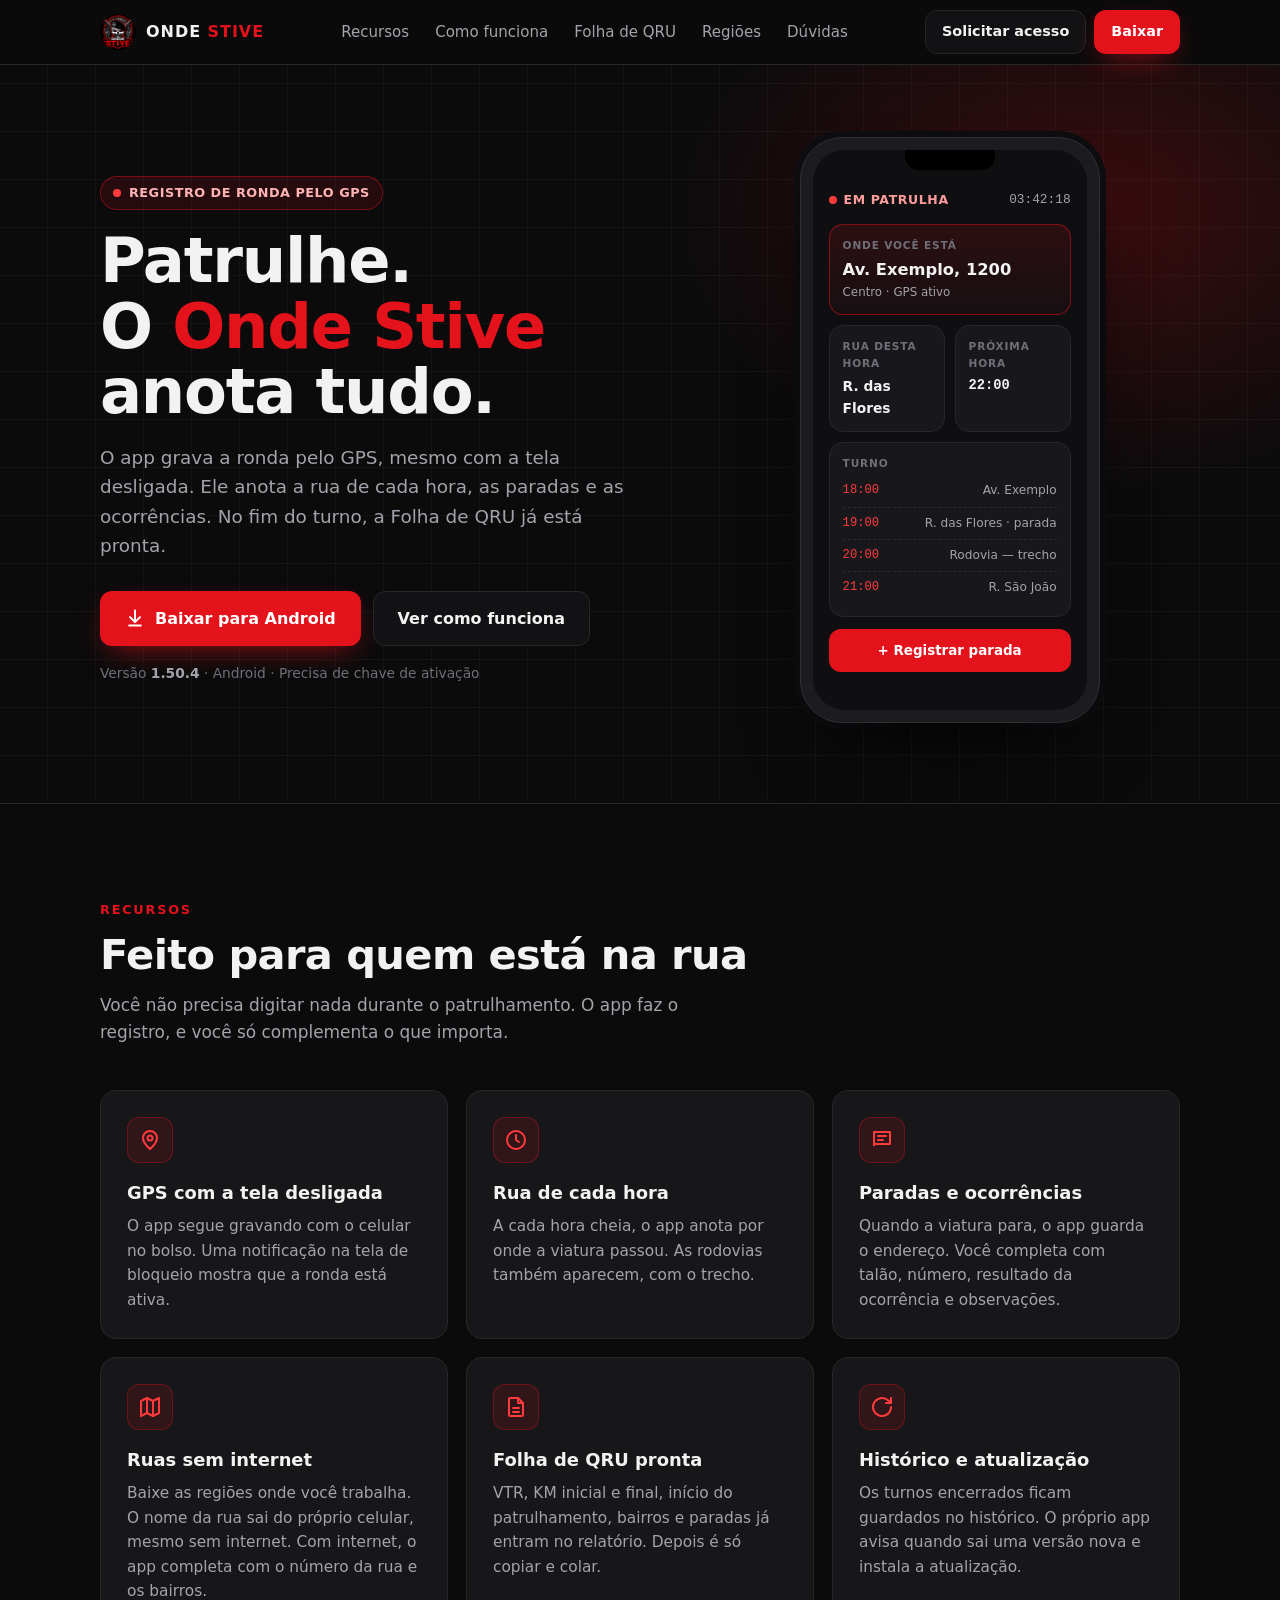
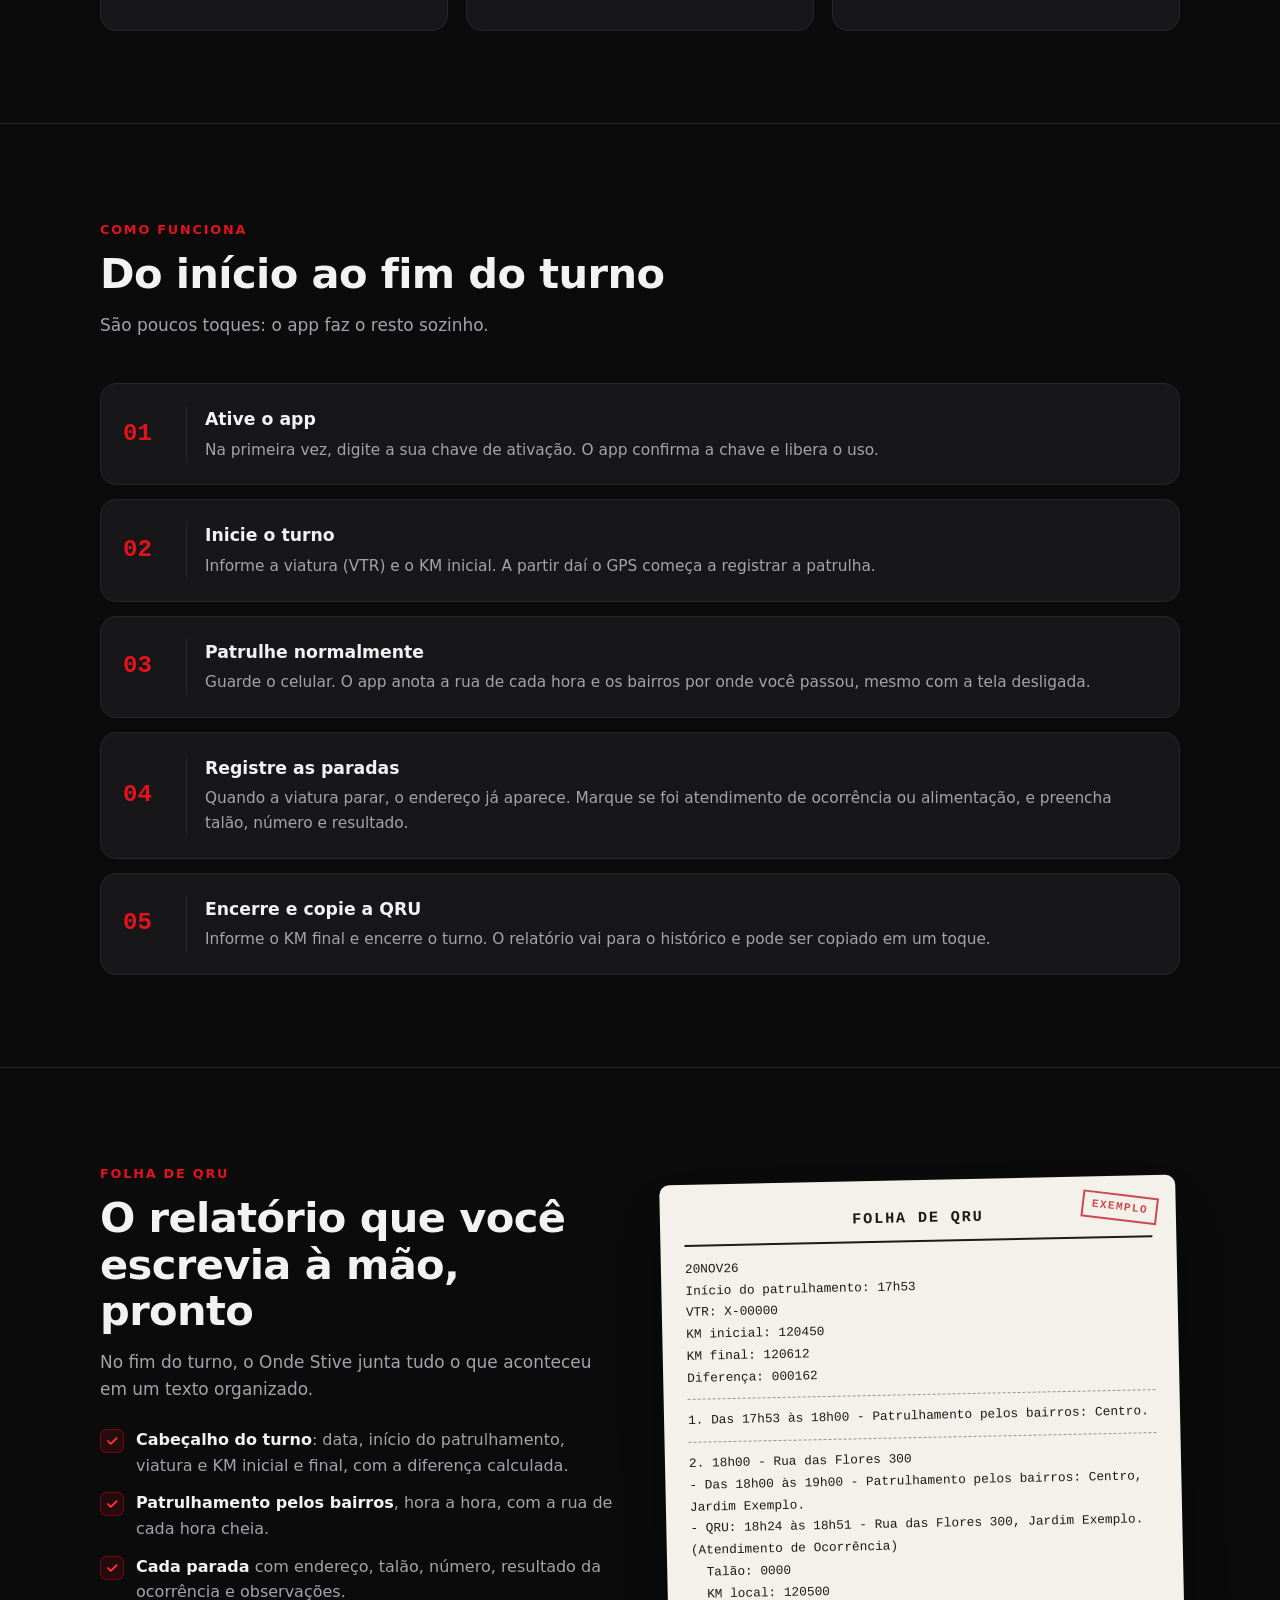
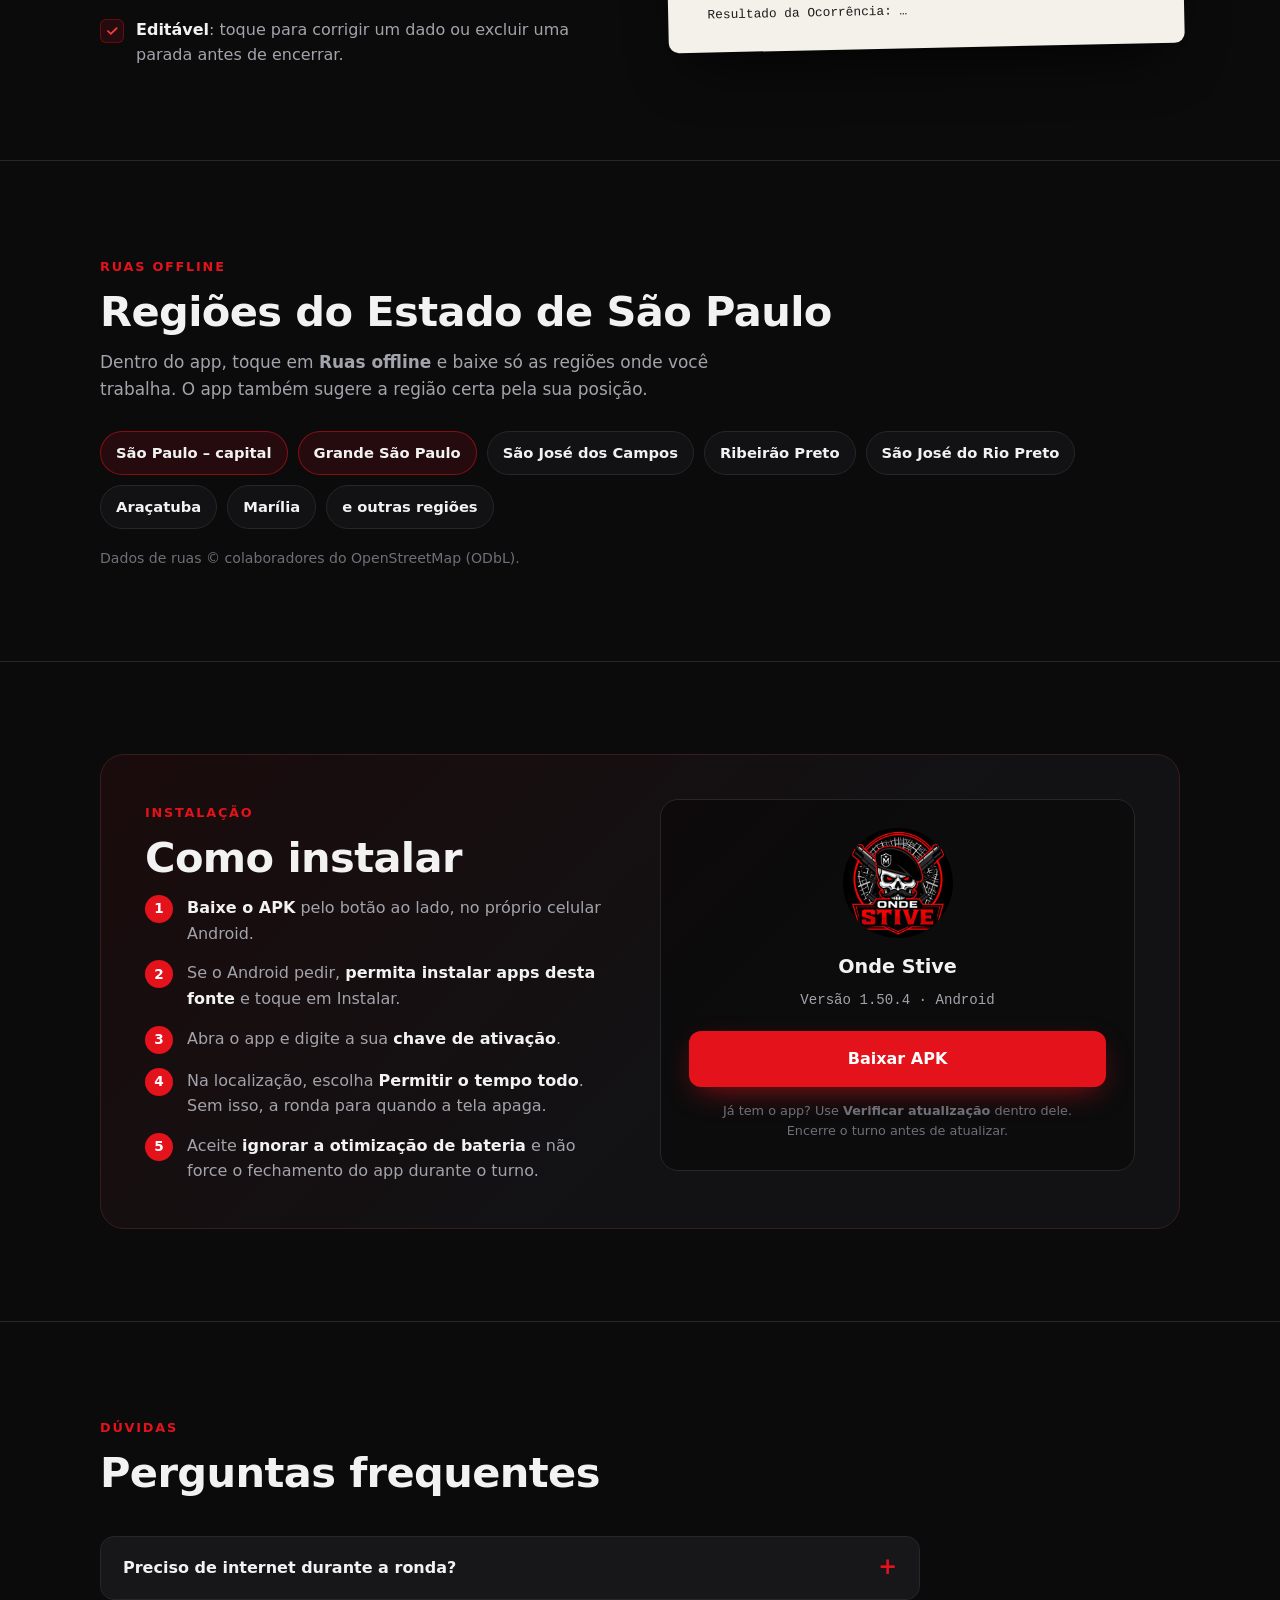
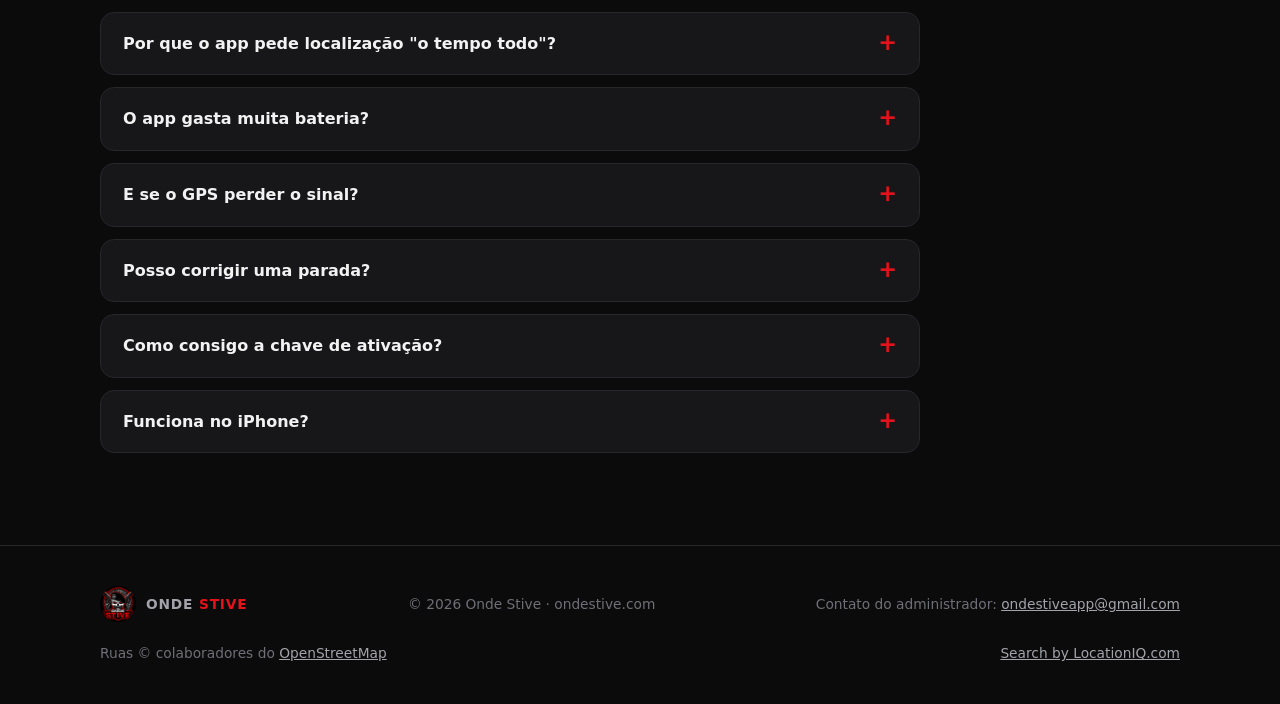
==== index.html @ 37b94f5a "site: index.html sem CSS e script embutidos (para o CSP)" ====
<!DOCTYPE html>
<html lang="pt-BR">
<head>
<meta charset="utf-8">
<meta name="viewport" content="width=device-width, initial-scale=1">
<title>Onde Stive — Registro de ronda pelo GPS</title>
<meta name="description" content="Onde Stive registra a ronda pelo GPS, anota as ruas de cada hora, as paradas e as ocorrências, e monta a Folha de QRU no fim do turno.">
<meta name="theme-color" content="#0b0b0c">
<meta property="og:title" content="Onde Stive — Registro de ronda">
<meta property="og:description" content="A ronda registrada sozinha: ruas de cada hora, paradas e ocorrências, tudo pronto na Folha de QRU.">
<link rel="icon" type="image/png" href="[data-uri]">
<link rel="stylesheet" href="estilo.css">
</head>
<body>

<header class="nav">
  <div class="wrap">
    <a class="brand" href="#topo"><img src="[data-uri]" alt=""><span>Onde <b>Stive</b></span></a>
    <nav>
      <a href="#recursos">Recursos</a>
      <a href="#como-funciona">Como funciona</a>
      <a href="#qru">Folha de QRU</a>
      <a href="#regioes">Regiões</a>
      <a href="#duvidas">Dúvidas</a>
    </nav>
    <div class="nav-cta">
      <a class="btn btn-ghost btn-sm" href="https://wa.me/5519994730808?text=QAP%21%20quero%20solicitar%20o%20acesso%20ao%20App%20Onde%20STIVE." target="_blank" rel="noopener">Solicitar acesso</a>
      <a class="btn btn-red btn-sm" href="#baixar">Baixar</a>
    </div>
  </div>
</header>

<main id="topo">
<!-- HERO -->
<div class="hero">
  <div class="wrap">
    <div>
      <span class="tag"><span class="dot"></span>Registro de ronda pelo GPS</span>
      <h1>Patrulhe.<br>O <em>Onde Stive</em> anota tudo.</h1>
      <p class="lead">O app grava a ronda pelo GPS, mesmo com a tela desligada. Ele anota a rua de cada hora, as paradas e as ocorrências. No fim do turno, a Folha de QRU já está pronta.</p>
      <div class="cta">
        <a class="btn btn-red" href="https://ondestive.com/app/ronda.apk">
          <svg width="20" height="20" viewBox="0 0 24 24" fill="none" stroke="currentColor" stroke-width="2.4" stroke-linecap="round" stroke-linejoin="round"><path d="M12 3v12M6 11l6 6 6-6M5 21h14"/></svg>
          Baixar para Android
        </a>
        <a class="btn btn-ghost" href="#como-funciona">Ver como funciona</a>
      </div>
      <p class="meta">Versão <b><span class="v">1.47.1</span></b> · Android · Precisa de chave de ativação</p>
    </div>

    <div class="phone" aria-hidden="true">
      <div class="screen">
        <div class="notch"><i></i></div>
        <div class="scr">
          <div class="scr-top">
            <span class="live"><span class="dot"></span>Em patrulha</span>
            <span class="timer">03:42:18</span>
          </div>
          <div class="panel red">
            <small>Onde você está</small>
            <div class="big">Av. Exemplo, 1200</div>
            <div class="sub">Centro · GPS ativo</div>
          </div>
          <div class="row2">
            <div class="panel"><small>Rua desta hora</small><div class="big rua">R. das Flores</div></div>
            <div class="panel"><small>Próxima hora</small><div class="big hora">22:00</div></div>
          </div>
          <div class="panel">
            <small>Turno</small>
            <ul class="hours">
              <li><span>18:00</span><span>Av. Exemplo</span></li>
              <li><span>19:00</span><span>R. das Flores · parada</span></li>
              <li><span>20:00</span><span>Rodovia — trecho</span></li>
              <li><span>21:00</span><span>R. São João</span></li>
            </ul>
          </div>
          <div class="scr-btn">+ Registrar parada</div>
        </div>
      </div>
    </div>
  </div>
</div>

<!-- RECURSOS -->
<section id="recursos">
  <div class="wrap">
    <span class="kicker">Recursos</span>
    <h2>Feito para quem está na rua</h2>
    <p class="sec-lead">Você não precisa digitar nada durante o patrulhamento. O app faz o registro, e você só complementa o que importa.</p>

    <div class="grid3">
      <div class="card">
        <div class="ico"><svg viewBox="0 0 24 24"><path d="M12 21s-7-6.2-7-11a7 7 0 1 1 14 0c0 4.8-7 11-7 11z"/><circle cx="12" cy="10" r="2.5"/></svg></div>
        <h3>GPS com a tela desligada</h3>
        <p>O app segue gravando com o celular no bolso. Uma notificação na tela de bloqueio mostra que a ronda está ativa.</p>
      </div>
      <div class="card">
        <div class="ico"><svg viewBox="0 0 24 24"><circle cx="12" cy="12" r="9"/><path d="M12 7v5l3 2"/></svg></div>
        <h3>Rua de cada hora</h3>
        <p>A cada hora cheia, o app anota por onde a viatura passou. As rodovias também aparecem, com o trecho.</p>
      </div>
      <div class="card">
        <div class="ico"><svg viewBox="0 0 24 24"><path d="M4 4h16v12H5.2L4 17.2z"/><path d="M8 8h8M8 12h5"/></svg></div>
        <h3>Paradas e ocorrências</h3>
        <p>Quando a viatura para, o app guarda o endereço. Você completa com talão, número, resultado da ocorrência e observações.</p>
      </div>
      <div class="card">
        <div class="ico"><svg viewBox="0 0 24 24"><path d="M3 6l6-3 6 3 6-3v15l-6 3-6-3-6 3z"/><path d="M9 3v15M15 6v15"/></svg></div>
        <h3>Ruas sem internet</h3>
        <p>Baixe as regiões onde você trabalha. O nome da rua sai do próprio celular, mesmo sem internet. Com internet, o app completa com o número da rua e os bairros.</p>
      </div>
      <div class="card">
        <div class="ico"><svg viewBox="0 0 24 24"><path d="M14 3H6a1 1 0 0 0-1 1v16a1 1 0 0 0 1 1h12a1 1 0 0 0 1-1V8z"/><path d="M14 3v5h5M9 13h6M9 17h6"/></svg></div>
        <h3>Folha de QRU pronta</h3>
        <p>VTR, KM inicial e final, início do patrulhamento, bairros e paradas já entram no relatório. Depois é só copiar e colar.</p>
      </div>
      <div class="card">
        <div class="ico"><svg viewBox="0 0 24 24"><path d="M21 12a9 9 0 1 1-3-6.7L21 8"/><path d="M21 3v5h-5"/></svg></div>
        <h3>Histórico e atualização</h3>
        <p>Os turnos encerrados ficam guardados no histórico. O próprio app avisa quando sai uma versão nova e instala a atualização.</p>
      </div>
    </div>
  </div>
</section>

<!-- COMO FUNCIONA -->
<section id="como-funciona">
  <div class="wrap">
    <span class="kicker">Como funciona</span>
    <h2>Do início ao fim do turno</h2>
    <p class="sec-lead">São poucos toques: o app faz o resto sozinho.</p>

    <div class="steps">
      <div class="step"><div><h3>Ative o app</h3><p>Na primeira vez, digite a sua chave de ativação. O app confirma a chave e libera o uso.</p></div></div>
      <div class="step"><div><h3>Inicie o turno</h3><p>Informe a viatura (VTR) e o KM inicial. A partir daí o GPS começa a registrar a patrulha.</p></div></div>
      <div class="step"><div><h3>Patrulhe normalmente</h3><p>Guarde o celular. O app anota a rua de cada hora e os bairros por onde você passou, mesmo com a tela desligada.</p></div></div>
      <div class="step"><div><h3>Registre as paradas</h3><p>Quando a viatura parar, o endereço já aparece. Marque se foi atendimento de ocorrência ou alimentação, e preencha talão, número e resultado.</p></div></div>
      <div class="step"><div><h3>Encerre e copie a QRU</h3><p>Informe o KM final e encerre o turno. O relatório vai para o histórico e pode ser copiado em um toque.</p></div></div>
    </div>
  </div>
</section>

<!-- QRU -->
<section id="qru">
  <div class="wrap qru-wrap">
    <div>
      <span class="kicker">Folha de QRU</span>
      <h2>O relatório que você escrevia à mão, pronto</h2>
      <p class="sec-lead">No fim do turno, o Onde Stive junta tudo o que aconteceu em um texto organizado.</p>
      <ul class="checks">
        <li><span><b>Cabeçalho do turno</b>: data, início do patrulhamento, viatura e KM inicial e final, com a diferença calculada.</span></li>
        <li><span><b>Patrulhamento pelos bairros</b>, hora a hora, com a rua de cada hora cheia.</span></li>
        <li><span><b>Cada parada</b> com endereço, talão, número, resultado da ocorrência e observações.</span></li>
        <li><span><b>Editável</b>: toque para corrigir um dado ou excluir uma parada antes de encerrar.</span></li>
      </ul>
    </div>
    <div class="paper" aria-label="Exemplo de Folha de QRU">
      <h4>FOLHA DE QRU</h4>
      <div>20NOV26</div>
      <div>Início do patrulhamento: 17h53</div>
      <div>VTR: X-00000</div>
      <div>KM inicial: 120450</div>
      <div>KM final: 120612</div>
      <div>Diferença: 000162</div>
      <div class="sep"></div>
      <div>1. Das 17h53 às 18h00 - Patrulhamento pelos bairros: Centro.</div>
      <div class="sep"></div>
      <div>2. 18h00 - Rua das Flores 300</div>
      <div>- Das 18h00 às 19h00 - Patrulhamento pelos bairros: Centro, Jardim Exemplo.</div>
      <div>- QRU: 18h24 às 18h51 - Rua das Flores 300, Jardim Exemplo. (Atendimento de Ocorrência)</div>
      <div>&nbsp; Talão: 0000</div>
      <div>&nbsp; KM local: 120500</div>
      <div>&nbsp; Resultado da Ocorrência: …</div>
    </div>
  </div>
</section>

<!-- REGIÕES -->
<section id="regioes">
  <div class="wrap">
    <span class="kicker">Ruas offline</span>
    <h2>Regiões do Estado de São Paulo</h2>
    <p class="sec-lead">Dentro do app, toque em <b>Ruas offline</b> e baixe só as regiões onde você trabalha. O app também sugere a região certa pela sua posição.</p>
    <div class="chips">
      <span class="chip on">São Paulo – capital</span>
      <span class="chip on">Grande São Paulo</span>
      <span class="chip">São José dos Campos</span>
      <span class="chip">Ribeirão Preto</span>
      <span class="chip">São José do Rio Preto</span>
      <span class="chip">Araçatuba</span>
      <span class="chip">Marília</span>
      <span class="chip">e outras regiões</span>
    </div>
    <p class="note">Dados de ruas © colaboradores do OpenStreetMap (ODbL).</p>
  </div>
</section>

<!-- INSTALAR -->
<section id="baixar">
  <div class="wrap">
    <div class="install">
      <div>
        <span class="kicker">Instalação</span>
        <h2>Como instalar</h2>
        <ol>
          <li><span><b>Baixe o APK</b> pelo botão ao lado, no próprio celular Android.</span></li>
          <li><span>Se o Android pedir, <b>permita instalar apps desta fonte</b> e toque em Instalar.</span></li>
          <li><span>Abra o app e digite a sua <b>chave de ativação</b>.</span></li>
          <li><span>Na localização, escolha <b>Permitir o tempo todo</b>. Sem isso, a ronda para quando a tela apaga.</span></li>
          <li><span>Aceite <b>ignorar a otimização de bateria</b> e não force o fechamento do app durante o turno.</span></li>
        </ol>
      </div>
      <div class="dl-box">
        <img src="[data-uri]" alt="Logo do Onde Stive">
        <strong class="nome">Onde Stive</strong>
        <div class="ver">Versão <span class="v">1.47.1</span> · Android</div>
        <a class="btn btn-red" href="https://ondestive.com/app/ronda.apk">Baixar APK</a>
        <small>Já tem o app? Use <b>Verificar atualização</b> dentro dele.<br>Encerre o turno antes de atualizar.</small>
      </div>
    </div>
  </div>
</section>

<!-- FAQ -->
<section id="duvidas">
  <div class="wrap">
    <span class="kicker">Dúvidas</span>
    <h2>Perguntas frequentes</h2>
    <div class="faq">
      <details><summary>Preciso de internet durante a ronda?</summary><p>Para o registro básico, não: com as ruas da sua região baixadas, o GPS e o nome da rua funcionam sem internet. Mas os bairros e o número da rua vêm da internet; sem sinal, o relatório fica sem eles naquele trecho. A internet também é usada para ativar a chave, baixar regiões e atualizar o app.</p></details>
      <details><summary>Por que o app pede localização "o tempo todo"?</summary><p>Porque a ronda continua com a tela desligada. Sem essa permissão, o Android interrompe o GPS quando o celular vai para o bolso.</p></details>
      <details><summary>O app gasta muita bateria?</summary><p>Ele usa o GPS durante o turno inteiro, então o consumo é maior que o normal. Para o registro não falhar, aceite ignorar a otimização de bateria. Se der, deixe o celular no carregador da viatura.</p></details>
      <details><summary>E se o GPS perder o sinal?</summary><p>O app mantém o último ponto conhecido e volta a registrar quando o satélite retorna. Há também os botões Forçar GPS e Retomar GPS.</p></details>
      <details><summary>Posso corrigir uma parada?</summary><p>Sim. Toque na parada para editar ou excluir antes de encerrar o turno.</p></details>
      <details><summary>Como consigo a chave de ativação?</summary><p>A chave é individual. Peça a sua ao administrador do app pelo botão <b>Solicitar acesso</b>, no alto da página, que abre o WhatsApp, ou pelo e-mail <a href="mailto:ondestiveapp@gmail.com">ondestiveapp@gmail.com</a>. Cada chave só pode ser usada uma vez.</p></details>
      <details><summary>Funciona no iPhone?</summary><p>Por enquanto, não. O Onde Stive é só para Android.</p></details>
    </div>
  </div>
</section>
</main>

<footer>
  <div class="wrap">
    <a class="brand" href="#topo"><img src="[data-uri]" alt=""><span>Onde <b>Stive</b></span></a>
    <div>© <span id="ano">2026</span> Onde Stive · ondestive.com</div>
    <div>Contato do administrador: <a href="mailto:ondestiveapp@gmail.com">ondestiveapp@gmail.com</a></div>
    <div>Ruas © colaboradores do <a href="https://www.openstreetmap.org/copyright" target="_blank" rel="noopener">OpenStreetMap</a></div>
    <div><a href="https://locationiq.com" target="_blank" rel="noopener">Search by LocationIQ.com</a></div>
  </div>
</footer>
<script src="site.js"></script>
</body>
</html>
---- estilo.css ----
:root{
  --bg:#0b0b0c; --bg2:#121214; --card:#17171a; --line:#26262b;
  --red:#e3121b; --red2:#ff3b3b; --redsoft:rgba(227,18,27,.12);
  --text:#f2f2f3; --muted:#a3a3ab; --dim:#6f6f78;
  --radius:16px;
  --mono:ui-monospace,SFMono-Regular,Menlo,Consolas,monospace;
}
*{box-sizing:border-box;margin:0;padding:0}
html{scroll-behavior:smooth}
body{background:var(--bg);color:var(--text);font-family:system-ui,-apple-system,"Segoe UI",Roboto,Arial,sans-serif;line-height:1.6;-webkit-font-smoothing:antialiased}
a{color:inherit}
img{max-width:100%;display:block}
.wrap{max-width:1120px;margin:0 auto;padding:0 20px}

/* NAV */
header.nav{position:sticky;top:0;z-index:50;background:rgba(11,11,12,.86);backdrop-filter:blur(10px);border-bottom:1px solid var(--line)}
.nav .wrap{display:flex;align-items:center;justify-content:space-between;height:64px}
.brand{display:flex;align-items:center;gap:10px;text-decoration:none;font-weight:900;letter-spacing:.06em;text-transform:uppercase}
.brand img{width:36px;height:36px;border-radius:50%}
.brand span b{color:var(--red)}
.nav nav{display:flex;gap:26px}
.nav nav a{text-decoration:none;color:var(--muted);font-size:.94rem;font-weight:500}
.nav nav a:hover{color:var(--text)}
.btn{display:inline-flex;align-items:center;gap:10px;padding:14px 24px;border-radius:12px;font-weight:700;text-decoration:none;border:1px solid transparent;transition:.2s;font-size:1rem;cursor:pointer}
.btn-red{background:var(--red);color:#fff;box-shadow:0 10px 30px -10px rgba(227,18,27,.7)}
.btn-red:hover{background:var(--red2);transform:translateY(-1px)}
.btn-ghost{border-color:var(--line);color:var(--text);background:var(--bg2)}
.btn-ghost:hover{border-color:#3a3a42}
.btn-sm{padding:9px 16px;font-size:.9rem}
@media(max-width:820px){.nav nav{display:none}}
.nav-cta{display:flex;gap:8px}
@media(max-width:480px){.brand span{display:none}.nav-cta .btn-sm{padding:8px 12px;font-size:.85rem}}

/* HERO */
.hero{position:relative;overflow:hidden;padding:72px 0 80px}
.hero::before{content:"";position:absolute;inset:0;background:
  radial-gradient(600px 400px at 85% 20%,rgba(227,18,27,.22),transparent 70%),
  repeating-linear-gradient(0deg,transparent 0 47px,rgba(255,255,255,.035) 47px 48px),
  repeating-linear-gradient(90deg,transparent 0 47px,rgba(255,255,255,.035) 47px 48px);pointer-events:none}
.hero .wrap{position:relative;display:grid;grid-template-columns:1.1fr .9fr;gap:56px;align-items:center}
.tag{display:inline-flex;align-items:center;gap:8px;padding:6px 12px;border:1px solid rgba(227,18,27,.45);background:var(--redsoft);color:#ffb3b3;border-radius:999px;font-size:.8rem;font-weight:600;letter-spacing:.04em;text-transform:uppercase}
.dot{width:8px;height:8px;border-radius:50%;background:var(--red2);box-shadow:0 0 0 0 rgba(255,59,59,.7);animation:pulse 1.8s infinite}
@keyframes pulse{70%{box-shadow:0 0 0 10px rgba(255,59,59,0)}100%{box-shadow:0 0 0 0 rgba(255,59,59,0)}}
h1{font-size:clamp(2.3rem,5.4vw,3.9rem);line-height:1.05;font-weight:900;letter-spacing:-.02em;margin:18px 0 18px}
h1 em{font-style:normal;color:var(--red)}
.lead{font-size:1.15rem;color:var(--muted);max-width:540px}
.cta{display:flex;flex-wrap:wrap;gap:12px;margin:30px 0 16px}
.meta{font-size:.86rem;color:var(--dim)}
.meta b{color:var(--muted);font-weight:600}

/* PHONE */
.phone{width:300px;margin:0 auto;border-radius:42px;padding:12px;background:#1c1c20;border:1px solid #2e2e35;box-shadow:0 40px 80px -30px rgba(0,0,0,.9),0 0 0 6px #0e0e10}
.screen{border-radius:32px;background:#0f0f11;overflow:hidden;min-height:560px;position:relative}
.notch{height:26px;display:flex;justify-content:center;align-items:center}
.notch i{width:90px;height:20px;background:#000;border-radius:0 0 14px 14px;display:block;margin-top:-6px}
.scr{padding:14px 16px 18px;font-size:.82rem}
.scr-top{display:flex;justify-content:space-between;align-items:center;margin-bottom:14px}
.live{display:flex;align-items:center;gap:7px;color:#ff9c9c;font-weight:700;font-size:.78rem;letter-spacing:.05em;text-transform:uppercase}
.timer{font-family:var(--mono);color:var(--muted);font-size:.8rem}
.panel{background:#18181c;border:1px solid #26262c;border-radius:14px;padding:12px 13px;margin-bottom:10px}
.panel small{display:block;color:var(--dim);font-size:.66rem;letter-spacing:.08em;text-transform:uppercase;font-weight:700;margin-bottom:3px}
.panel .big{font-weight:800;font-size:1.02rem}
.panel .sub{color:var(--muted);font-size:.74rem}
.panel.red{border-color:rgba(227,18,27,.5);background:linear-gradient(180deg,rgba(227,18,27,.14),rgba(227,18,27,.04))}
.row2{display:grid;grid-template-columns:1fr 1fr;gap:10px}
.hours{list-style:none}
.hours li{display:flex;justify-content:space-between;gap:8px;padding:6px 0;border-bottom:1px dashed #2a2a30;font-size:.76rem}
.hours li:last-child{border:0}
.hours span:first-child{font-family:var(--mono);color:var(--red2);flex:0 0 auto}
.hours span:last-child{color:var(--muted);text-align:right}
.scr-btn{margin-top:12px;background:var(--red);color:#fff;text-align:center;font-weight:800;border-radius:12px;padding:11px;font-size:.84rem}

/* SECTIONS */
section{padding:92px 0;border-top:1px solid var(--line)}
.kicker{color:var(--red);font-weight:800;letter-spacing:.14em;text-transform:uppercase;font-size:.8rem}
h2{font-size:clamp(1.8rem,3.6vw,2.6rem);line-height:1.12;font-weight:900;letter-spacing:-.015em;margin:10px 0 14px}
.sec-lead{color:var(--muted);max-width:640px;font-size:1.06rem}
.grid3{display:grid;grid-template-columns:repeat(3,1fr);gap:18px;margin-top:44px}
.grid2{display:grid;grid-template-columns:1fr 1fr;gap:18px}
.card{background:var(--card);border:1px solid var(--line);border-radius:var(--radius);padding:26px;transition:.25s}
.card:hover{border-color:#3a2a2b;transform:translateY(-2px)}
.ico{width:46px;height:46px;border-radius:12px;background:var(--redsoft);border:1px solid rgba(227,18,27,.35);display:grid;place-items:center;margin-bottom:16px}
.ico svg{width:24px;height:24px;stroke:var(--red2);fill:none;stroke-width:2;stroke-linecap:round;stroke-linejoin:round}
.card h3{font-size:1.12rem;margin-bottom:6px}
.card p{color:var(--muted);font-size:.96rem}

/* STEPS */
.steps{counter-reset:s;display:grid;gap:14px;margin-top:44px}
.step{display:grid;grid-template-columns:64px 1fr;gap:18px;align-items:start;background:var(--card);border:1px solid var(--line);border-radius:var(--radius);padding:22px}
.step::before{counter-increment:s;content:counter(s,decimal-leading-zero);font-family:var(--mono);font-weight:800;font-size:1.5rem;color:var(--red);border-right:1px solid var(--line);height:100%;display:flex;align-items:center}
.step h3{font-size:1.08rem;margin-bottom:4px}
.step p{color:var(--muted);font-size:.96rem}

/* QRU */
.qru-wrap{display:grid;grid-template-columns:1fr 1fr;gap:48px;align-items:center}
.paper{background:#f4f1ea;color:#1b1b1b;border-radius:10px;padding:26px 24px;font-family:var(--mono);font-size:.8rem;line-height:1.7;box-shadow:0 30px 60px -25px rgba(0,0,0,.9);transform:rotate(-1.2deg);position:relative}
.paper::after{content:"EXEMPLO";position:absolute;top:18px;right:18px;border:2px solid #c0121a;color:#c0121a;padding:2px 8px;font-weight:800;font-size:.7rem;letter-spacing:.12em;transform:rotate(8deg);opacity:.75}
.paper h4{font-size:.95rem;letter-spacing:.12em;text-align:center;border-bottom:2px solid #1b1b1b;padding-bottom:8px;margin-bottom:12px}
.paper .sep{border-top:1px dashed #9a958a;margin:10px 0}
.paper b{font-weight:800}
.checks{list-style:none;margin-top:24px;display:grid;gap:12px}
.checks li{display:flex;gap:12px;color:var(--muted)}
.checks li::before{content:"";flex:0 0 22px;height:22px;border-radius:6px;background:var(--redsoft) url("data:image/svg+xml,%3Csvg xmlns='http://www.w3.org/2000/svg' viewBox='0 0 24 24' fill='none' stroke='%23ff3b3b' stroke-width='3' stroke-linecap='round' stroke-linejoin='round'%3E%3Cpath d='M5 12l5 5L20 7'/%3E%3C/svg%3E") center/14px no-repeat;border:1px solid rgba(227,18,27,.35);margin-top:2px}
.checks b{color:var(--text)}

/* REGIONS */
.chips{display:flex;flex-wrap:wrap;gap:10px;margin-top:28px}
.chip{padding:9px 15px;border-radius:999px;background:var(--bg2);border:1px solid var(--line);font-size:.92rem;font-weight:600}
.chip.on{border-color:rgba(227,18,27,.5);background:var(--redsoft)}
.note{margin-top:18px;color:var(--dim);font-size:.88rem}

/* INSTALL */
.install{background:linear-gradient(135deg,#1a0b0c,#121214 60%);border:1px solid #3a1c1e;border-radius:24px;padding:44px;display:grid;grid-template-columns:1fr 1fr;gap:40px}
.install ol{list-style:none;counter-reset:i;display:grid;gap:14px}
.install li{counter-increment:i;display:flex;gap:14px;color:var(--muted)}
.install li::before{content:counter(i);flex:0 0 28px;height:28px;border-radius:50%;background:var(--red);color:#fff;font-weight:800;display:grid;place-items:center;font-size:.85rem}
.install li b{color:var(--text)}
.dl-box{background:rgba(0,0,0,.35);border:1px solid var(--line);border-radius:18px;padding:28px;text-align:center;align-self:start}
.dl-box img{width:110px;height:110px;border-radius:50%;margin:0 auto 14px}
.dl-box .ver{font-family:var(--mono);color:var(--muted);font-size:.88rem;margin:6px 0 20px}
.dl-box .btn{width:100%;justify-content:center}
.dl-box small{display:block;color:var(--dim);margin-top:14px;font-size:.8rem}

/* FAQ */
.faq{margin-top:40px;display:grid;gap:12px;max-width:820px}
details{background:var(--card);border:1px solid var(--line);border-radius:14px;padding:0 22px}
details[open]{border-color:#3a2a2b}
summary{cursor:pointer;list-style:none;padding:18px 0;font-weight:700;display:flex;justify-content:space-between;gap:16px}
summary::-webkit-details-marker{display:none}
summary::after{content:"+";color:var(--red);font-size:1.4rem;line-height:1;transition:.2s}
details[open] summary::after{transform:rotate(45deg)}
details p{color:var(--muted);padding-bottom:18px;font-size:.96rem}

/* FOOTER */
footer{border-top:1px solid var(--line);padding:40px 0;color:var(--dim);font-size:.86rem}
footer .wrap{display:flex;flex-wrap:wrap;gap:20px;justify-content:space-between;align-items:center}
footer a{color:var(--muted)}

@media(max-width:900px){
  .hero .wrap,.qru-wrap,.install{grid-template-columns:1fr}
  .grid3{grid-template-columns:1fr 1fr}
  .install{padding:28px}
  .hero{padding:48px 0 64px}
}
@media(max-width:600px){
  .grid3,.grid2{grid-template-columns:1fr}
  section{padding:68px 0}
  .step{grid-template-columns:48px 1fr;gap:12px;padding:18px}
  .step::before{font-size:1.15rem}
  .phone{width:280px}
}
.panel .big.rua{font-size:.86rem}
.panel .big.hora{font-size:.86rem;font-family:var(--mono)}
.dl-box strong.nome{font-size:1.2rem}
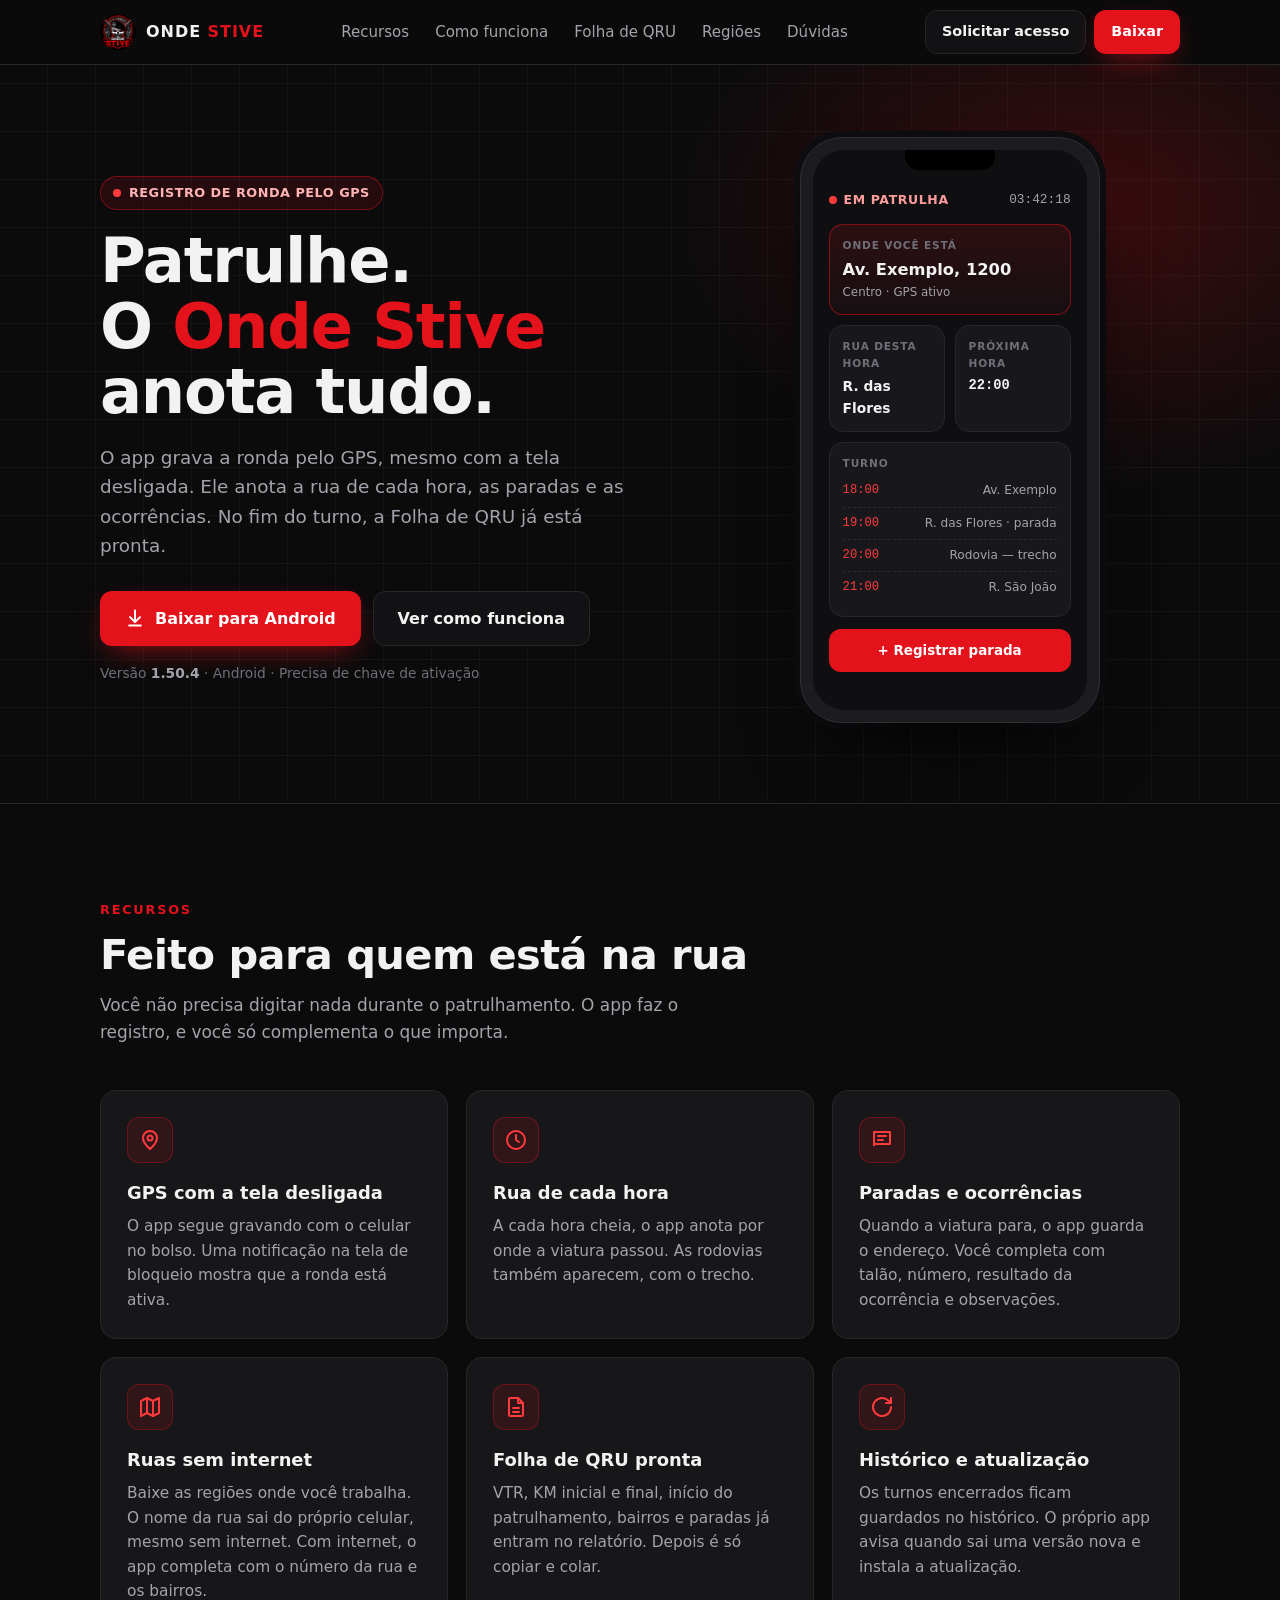
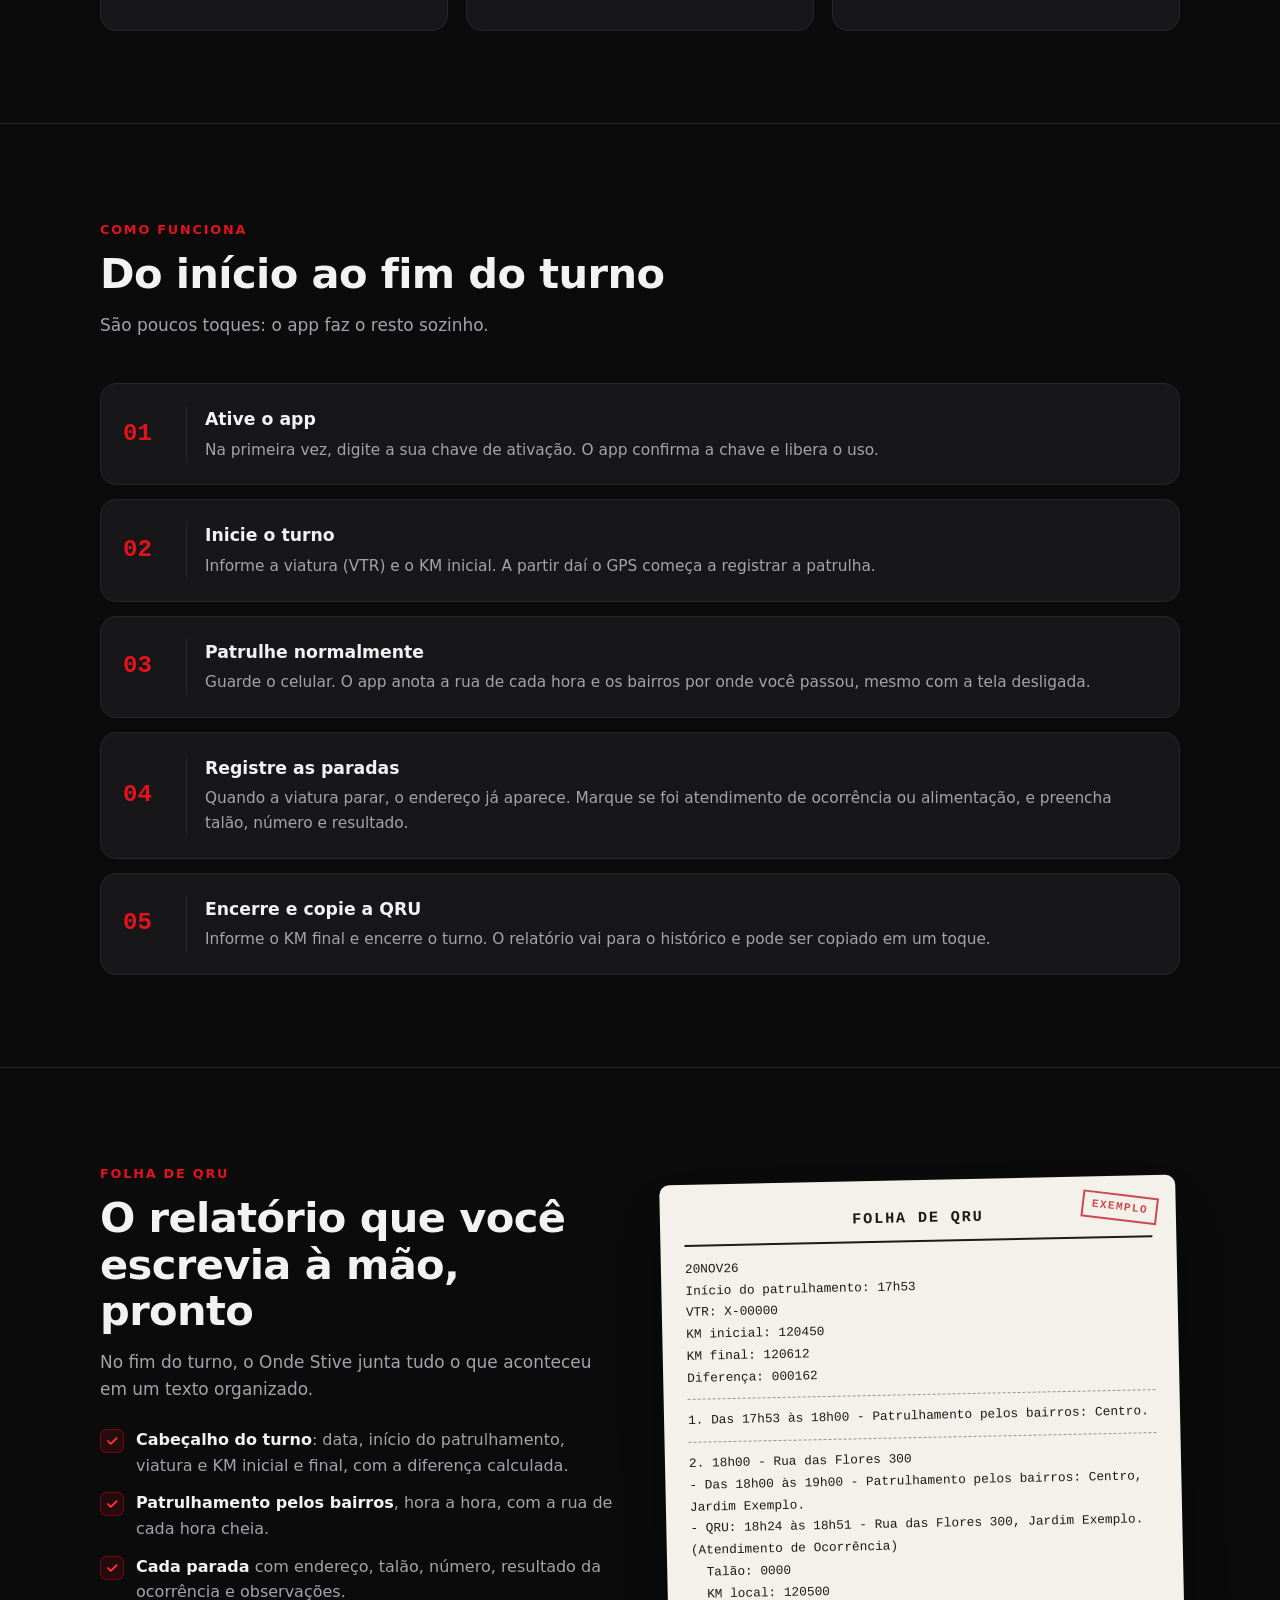
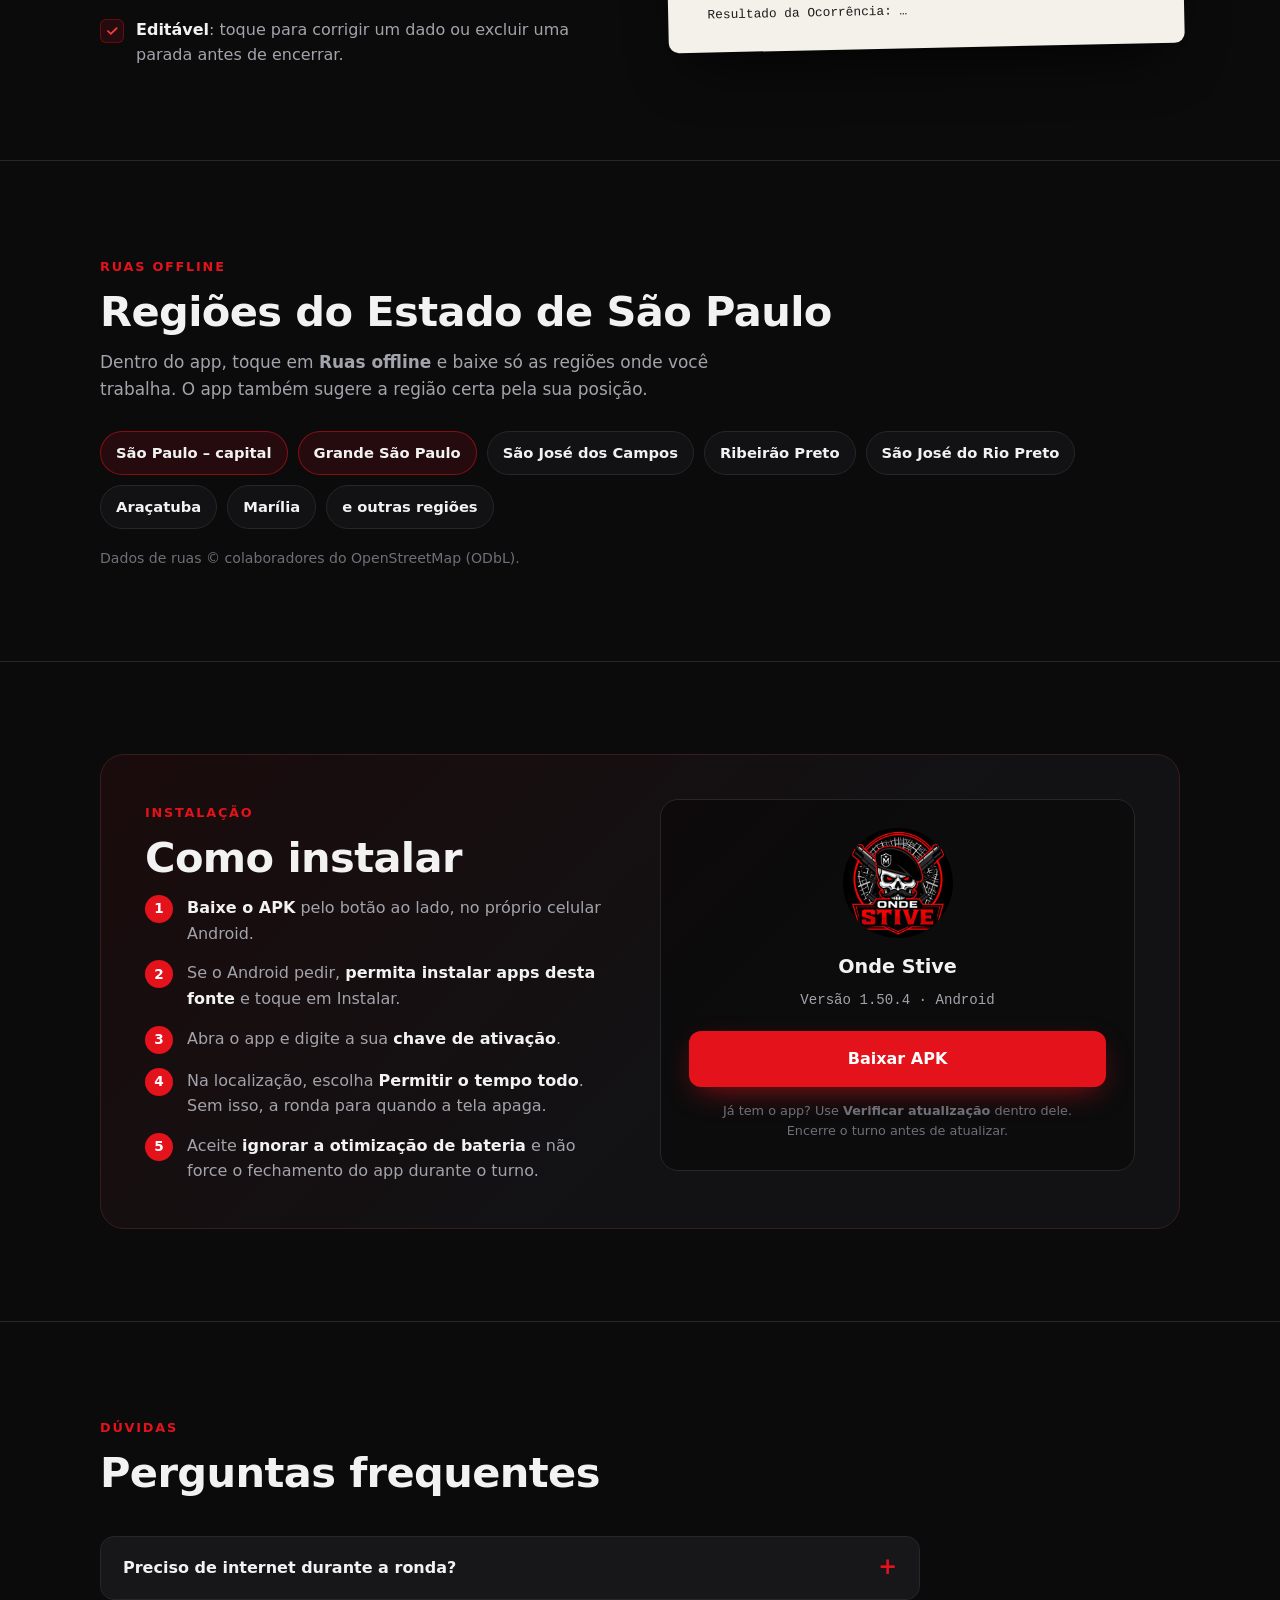
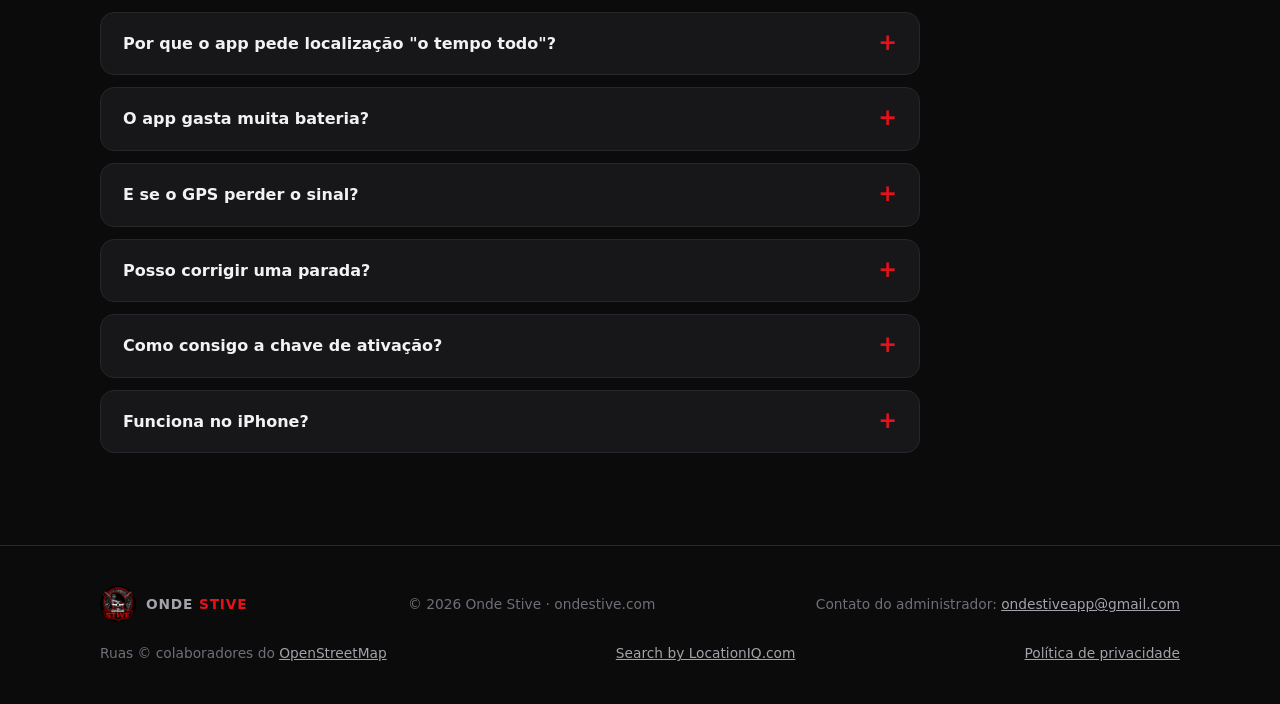
==== commit 426d5765: "site: link da política de privacidade no rodapé" ====
--- a/index.html
+++ b/index.html
@@ -246,6 +246,7 @@
     <div>Contato do administrador: <a href="mailto:ondestiveapp@gmail.com">ondestiveapp@gmail.com</a></div>
     <div>Ruas © colaboradores do <a href="https://www.openstreetmap.org/copyright" target="_blank" rel="noopener">OpenStreetMap</a></div>
     <div><a href="https://locationiq.com" target="_blank" rel="noopener">Search by LocationIQ.com</a></div>
+    <div><a href="privacidade.html">Política de privacidade</a></div>
   </div>
 </footer>
 <script src="site.js"></script>
--- a/estilo.css
+++ b/estilo.css
@@ -152,3 +152,10 @@
 .panel .big.rua{font-size:.86rem}
 .panel .big.hora{font-size:.86rem;font-family:var(--mono)}
 .dl-box strong.nome{font-size:1.2rem}
+.priv .wrap{max-width:780px}
+.priv h3{font-size:1.12rem;margin:30px 0 8px}
+.priv p,.priv li{color:var(--muted);margin:8px 0}
+.priv ul{list-style:disc;padding-left:22px}
+.priv b{color:var(--text)}
+.priv a{color:var(--red2);text-decoration:underline}
+.priv-sum{font-size:1.06rem}
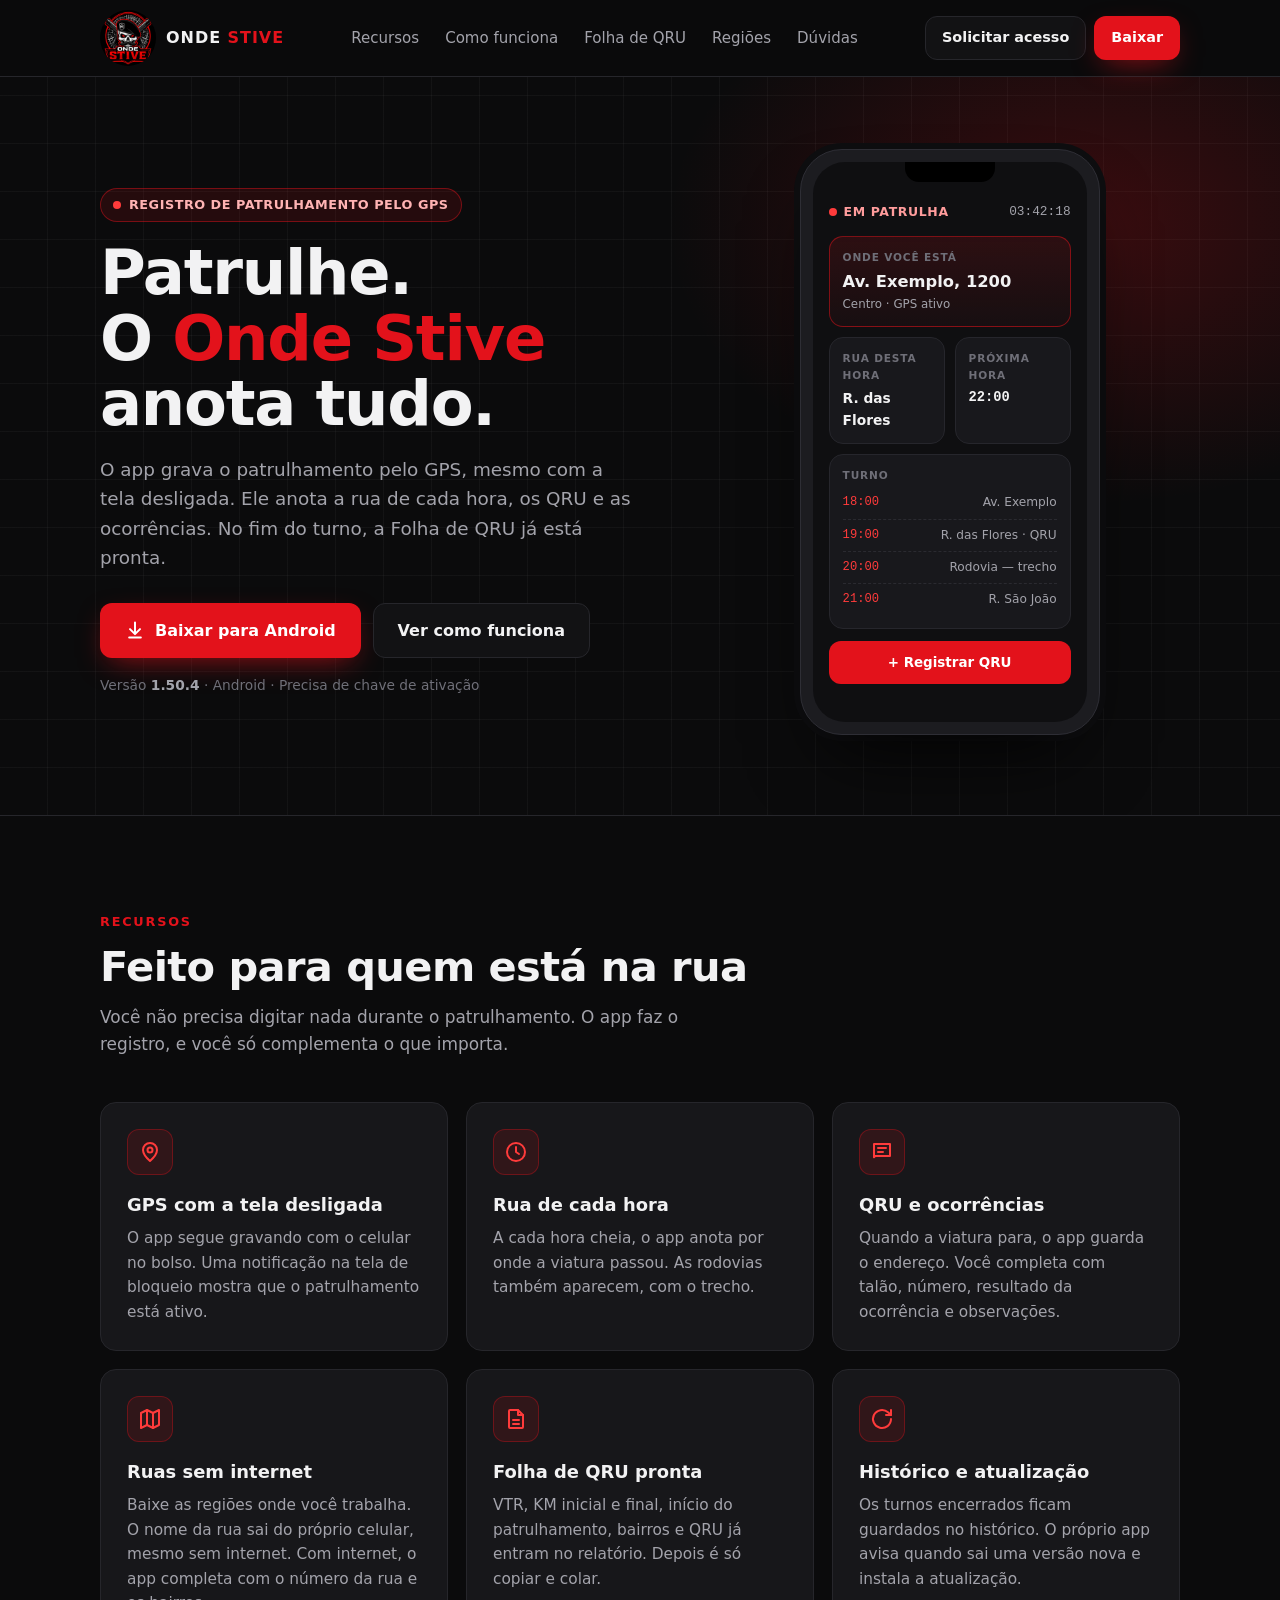
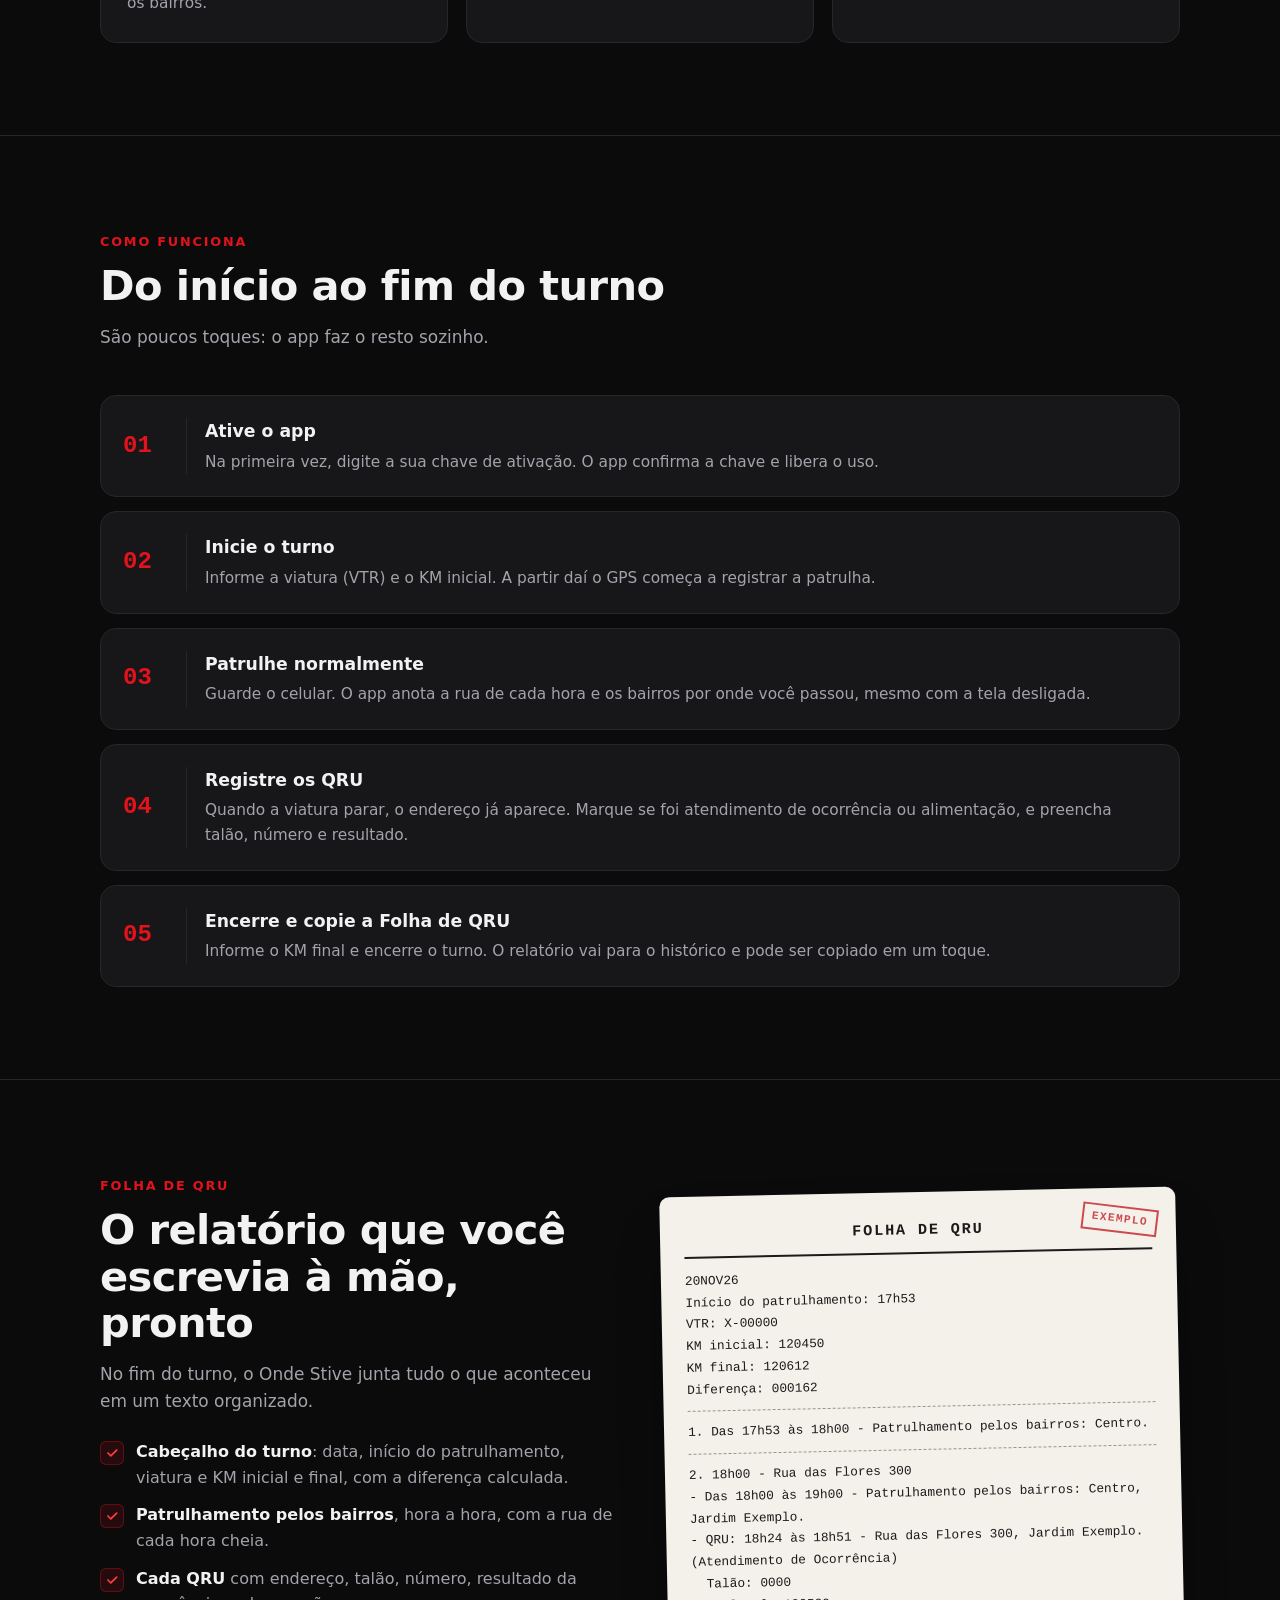
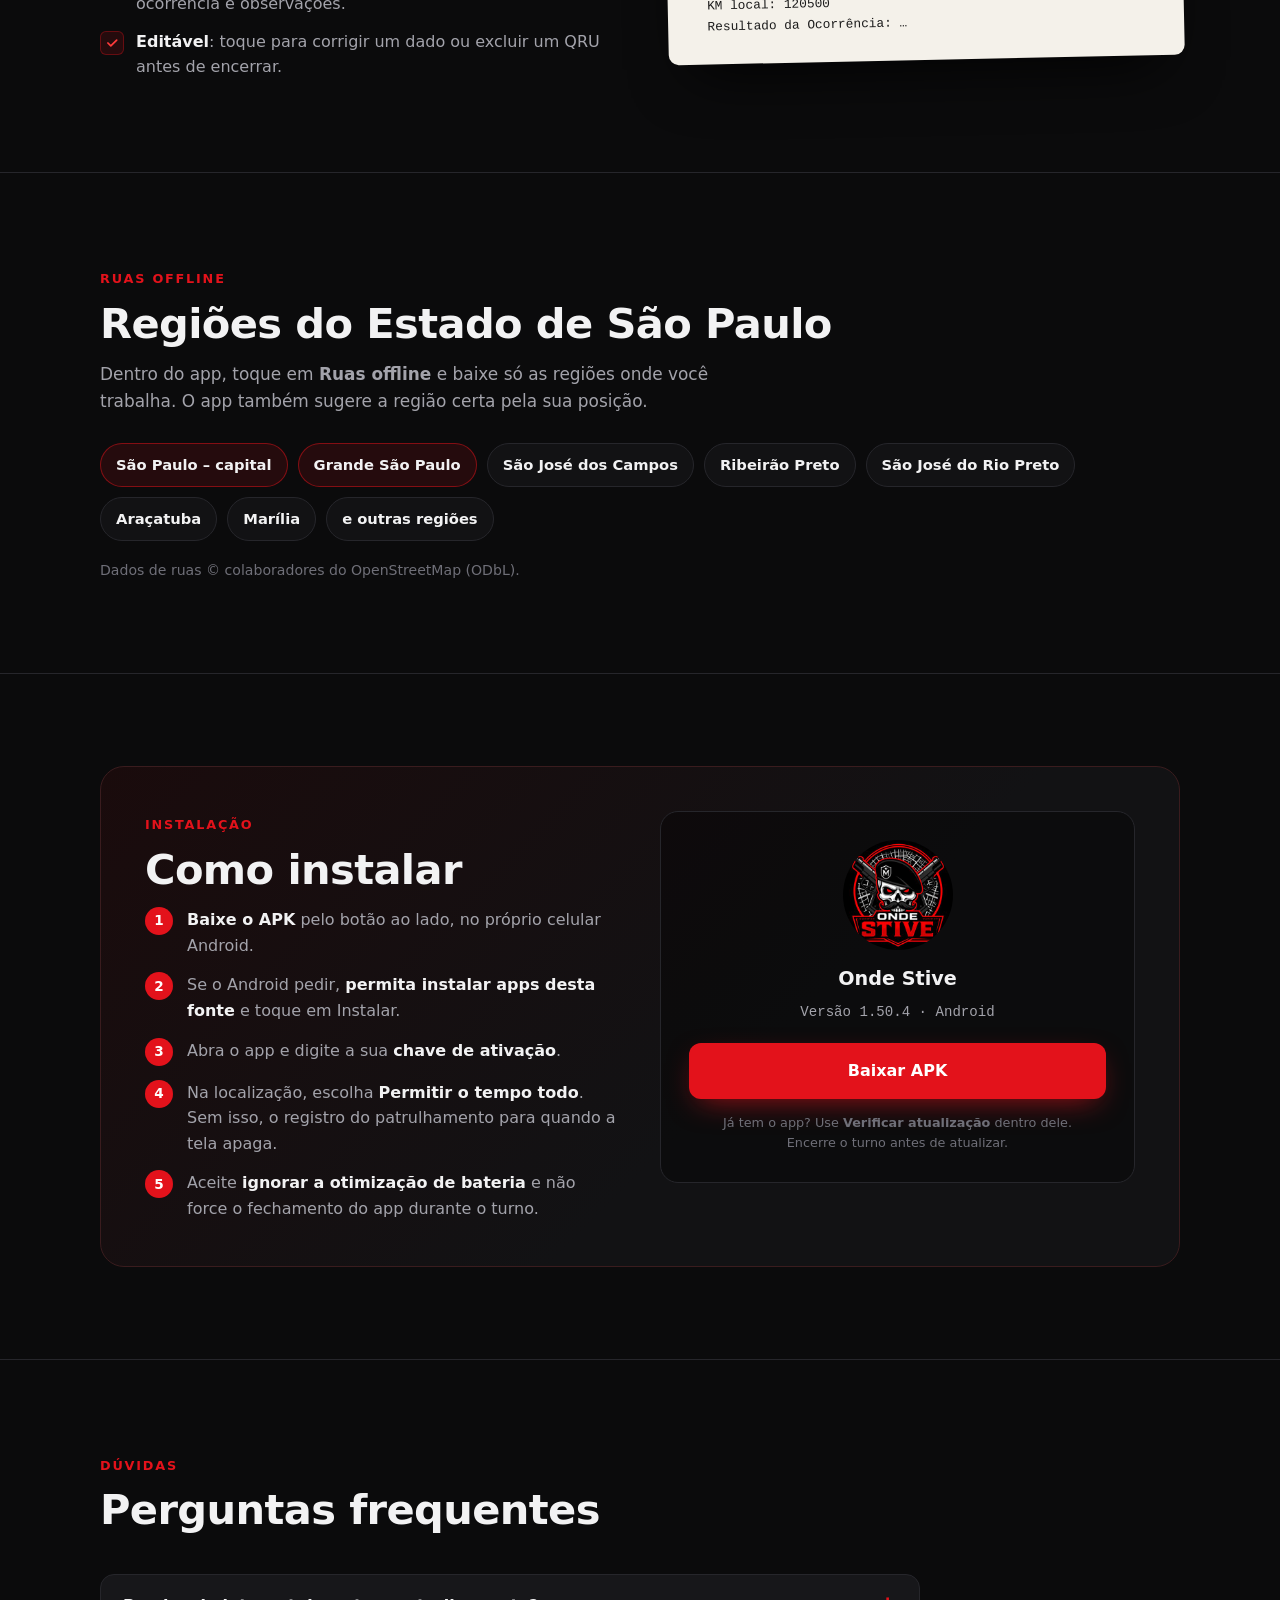
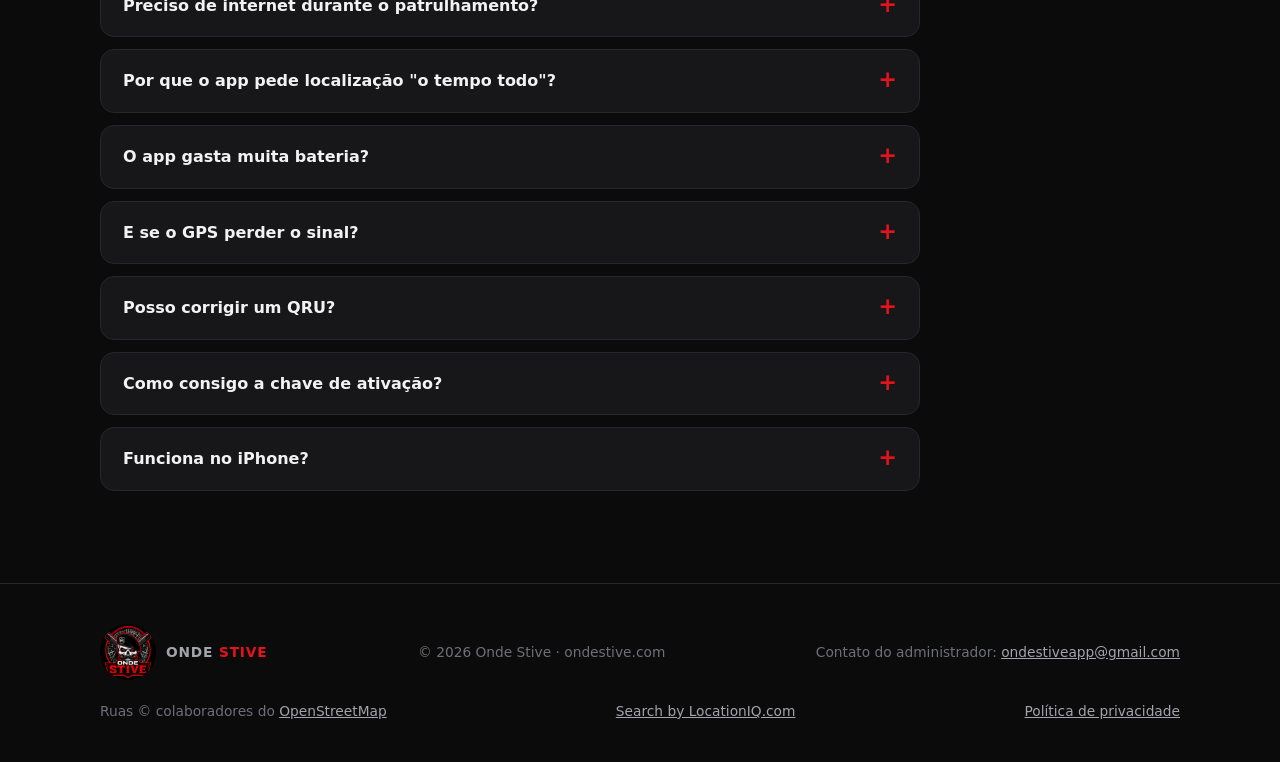
==== commit c25001d1: "site: QRU no masculino, QRU no lugar de parada, patrulhamento no lugar de ronda; estilo v=2" ====
--- a/index.html
+++ b/index.html
@@ -3,13 +3,13 @@
 <head>
 <meta charset="utf-8">
 <meta name="viewport" content="width=device-width, initial-scale=1">
-<title>Onde Stive — Registro de ronda pelo GPS</title>
-<meta name="description" content="Onde Stive registra a ronda pelo GPS, anota as ruas de cada hora, as paradas e as ocorrências, e monta a Folha de QRU no fim do turno.">
+<title>Onde Stive — Registro de patrulhamento pelo GPS</title>
+<meta name="description" content="Onde Stive registra o patrulhamento pelo GPS, anota as ruas de cada hora, os QRU e as ocorrências, e monta a Folha de QRU no fim do turno.">
 <meta name="theme-color" content="#0b0b0c">
-<meta property="og:title" content="Onde Stive — Registro de ronda">
-<meta property="og:description" content="A ronda registrada sozinha: ruas de cada hora, paradas e ocorrências, tudo pronto na Folha de QRU.">
+<meta property="og:title" content="Onde Stive — Registro de patrulhamento">
+<meta property="og:description" content="O patrulhamento registrado sozinho: ruas de cada hora, QRU e ocorrências, tudo pronto na Folha de QRU.">
 <link rel="icon" type="image/png" href="[data-uri]">
-<link rel="stylesheet" href="estilo.css">
+<link rel="stylesheet" href="estilo.css?v=2">
 </head>
 <body>
 
@@ -35,9 +35,9 @@
 <div class="hero">
   <div class="wrap">
     <div>
-      <span class="tag"><span class="dot"></span>Registro de ronda pelo GPS</span>
+      <span class="tag"><span class="dot"></span>Registro de patrulhamento pelo GPS</span>
       <h1>Patrulhe.<br>O <em>Onde Stive</em> anota tudo.</h1>
-      <p class="lead">O app grava a ronda pelo GPS, mesmo com a tela desligada. Ele anota a rua de cada hora, as paradas e as ocorrências. No fim do turno, a Folha de QRU já está pronta.</p>
+      <p class="lead">O app grava o patrulhamento pelo GPS, mesmo com a tela desligada. Ele anota a rua de cada hora, os QRU e as ocorrências. No fim do turno, a Folha de QRU já está pronta.</p>
       <div class="cta">
         <a class="btn btn-red" href="https://ondestive.com/app/ronda.apk">
           <svg width="20" height="20" viewBox="0 0 24 24" fill="none" stroke="currentColor" stroke-width="2.4" stroke-linecap="round" stroke-linejoin="round"><path d="M12 3v12M6 11l6 6 6-6M5 21h14"/></svg>
@@ -69,12 +69,12 @@
             <small>Turno</small>
             <ul class="hours">
               <li><span>18:00</span><span>Av. Exemplo</span></li>
-              <li><span>19:00</span><span>R. das Flores · parada</span></li>
+              <li><span>19:00</span><span>R. das Flores · QRU</span></li>
               <li><span>20:00</span><span>Rodovia — trecho</span></li>
               <li><span>21:00</span><span>R. São João</span></li>
             </ul>
           </div>
-          <div class="scr-btn">+ Registrar parada</div>
+          <div class="scr-btn">+ Registrar QRU</div>
         </div>
       </div>
     </div>
@@ -92,7 +92,7 @@
       <div class="card">
         <div class="ico"><svg viewBox="0 0 24 24"><path d="M12 21s-7-6.2-7-11a7 7 0 1 1 14 0c0 4.8-7 11-7 11z"/><circle cx="12" cy="10" r="2.5"/></svg></div>
         <h3>GPS com a tela desligada</h3>
-        <p>O app segue gravando com o celular no bolso. Uma notificação na tela de bloqueio mostra que a ronda está ativa.</p>
+        <p>O app segue gravando com o celular no bolso. Uma notificação na tela de bloqueio mostra que o patrulhamento está ativo.</p>
       </div>
       <div class="card">
         <div class="ico"><svg viewBox="0 0 24 24"><circle cx="12" cy="12" r="9"/><path d="M12 7v5l3 2"/></svg></div>
@@ -101,7 +101,7 @@
       </div>
       <div class="card">
         <div class="ico"><svg viewBox="0 0 24 24"><path d="M4 4h16v12H5.2L4 17.2z"/><path d="M8 8h8M8 12h5"/></svg></div>
-        <h3>Paradas e ocorrências</h3>
+        <h3>QRU e ocorrências</h3>
         <p>Quando a viatura para, o app guarda o endereço. Você completa com talão, número, resultado da ocorrência e observações.</p>
       </div>
       <div class="card">
@@ -112,7 +112,7 @@
       <div class="card">
         <div class="ico"><svg viewBox="0 0 24 24"><path d="M14 3H6a1 1 0 0 0-1 1v16a1 1 0 0 0 1 1h12a1 1 0 0 0 1-1V8z"/><path d="M14 3v5h5M9 13h6M9 17h6"/></svg></div>
         <h3>Folha de QRU pronta</h3>
-        <p>VTR, KM inicial e final, início do patrulhamento, bairros e paradas já entram no relatório. Depois é só copiar e colar.</p>
+        <p>VTR, KM inicial e final, início do patrulhamento, bairros e QRU já entram no relatório. Depois é só copiar e colar.</p>
       </div>
       <div class="card">
         <div class="ico"><svg viewBox="0 0 24 24"><path d="M21 12a9 9 0 1 1-3-6.7L21 8"/><path d="M21 3v5h-5"/></svg></div>
@@ -134,8 +134,8 @@
       <div class="step"><div><h3>Ative o app</h3><p>Na primeira vez, digite a sua chave de ativação. O app confirma a chave e libera o uso.</p></div></div>
       <div class="step"><div><h3>Inicie o turno</h3><p>Informe a viatura (VTR) e o KM inicial. A partir daí o GPS começa a registrar a patrulha.</p></div></div>
       <div class="step"><div><h3>Patrulhe normalmente</h3><p>Guarde o celular. O app anota a rua de cada hora e os bairros por onde você passou, mesmo com a tela desligada.</p></div></div>
-      <div class="step"><div><h3>Registre as paradas</h3><p>Quando a viatura parar, o endereço já aparece. Marque se foi atendimento de ocorrência ou alimentação, e preencha talão, número e resultado.</p></div></div>
-      <div class="step"><div><h3>Encerre e copie a QRU</h3><p>Informe o KM final e encerre o turno. O relatório vai para o histórico e pode ser copiado em um toque.</p></div></div>
+      <div class="step"><div><h3>Registre os QRU</h3><p>Quando a viatura parar, o endereço já aparece. Marque se foi atendimento de ocorrência ou alimentação, e preencha talão, número e resultado.</p></div></div>
+      <div class="step"><div><h3>Encerre e copie a Folha de QRU</h3><p>Informe o KM final e encerre o turno. O relatório vai para o histórico e pode ser copiado em um toque.</p></div></div>
     </div>
   </div>
 </section>
@@ -150,8 +150,8 @@
       <ul class="checks">
         <li><span><b>Cabeçalho do turno</b>: data, início do patrulhamento, viatura e KM inicial e final, com a diferença calculada.</span></li>
         <li><span><b>Patrulhamento pelos bairros</b>, hora a hora, com a rua de cada hora cheia.</span></li>
-        <li><span><b>Cada parada</b> com endereço, talão, número, resultado da ocorrência e observações.</span></li>
-        <li><span><b>Editável</b>: toque para corrigir um dado ou excluir uma parada antes de encerrar.</span></li>
+        <li><span><b>Cada QRU</b> com endereço, talão, número, resultado da ocorrência e observações.</span></li>
+        <li><span><b>Editável</b>: toque para corrigir um dado ou excluir um QRU antes de encerrar.</span></li>
       </ul>
     </div>
     <div class="paper" aria-label="Exemplo de Folha de QRU">
@@ -206,7 +206,7 @@
           <li><span><b>Baixe o APK</b> pelo botão ao lado, no próprio celular Android.</span></li>
           <li><span>Se o Android pedir, <b>permita instalar apps desta fonte</b> e toque em Instalar.</span></li>
           <li><span>Abra o app e digite a sua <b>chave de ativação</b>.</span></li>
-          <li><span>Na localização, escolha <b>Permitir o tempo todo</b>. Sem isso, a ronda para quando a tela apaga.</span></li>
+          <li><span>Na localização, escolha <b>Permitir o tempo todo</b>. Sem isso, o registro do patrulhamento para quando a tela apaga.</span></li>
           <li><span>Aceite <b>ignorar a otimização de bateria</b> e não force o fechamento do app durante o turno.</span></li>
         </ol>
       </div>
@@ -227,11 +227,11 @@
     <span class="kicker">Dúvidas</span>
     <h2>Perguntas frequentes</h2>
     <div class="faq">
-      <details><summary>Preciso de internet durante a ronda?</summary><p>Para o registro básico, não: com as ruas da sua região baixadas, o GPS e o nome da rua funcionam sem internet. Mas os bairros e o número da rua vêm da internet; sem sinal, o relatório fica sem eles naquele trecho. A internet também é usada para ativar a chave, baixar regiões e atualizar o app.</p></details>
-      <details><summary>Por que o app pede localização "o tempo todo"?</summary><p>Porque a ronda continua com a tela desligada. Sem essa permissão, o Android interrompe o GPS quando o celular vai para o bolso.</p></details>
+      <details><summary>Preciso de internet durante o patrulhamento?</summary><p>Para o registro básico, não: com as ruas da sua região baixadas, o GPS e o nome da rua funcionam sem internet. Mas os bairros e o número da rua vêm da internet; sem sinal, o relatório fica sem eles naquele trecho. A internet também é usada para ativar a chave, baixar regiões e atualizar o app.</p></details>
+      <details><summary>Por que o app pede localização "o tempo todo"?</summary><p>Porque o registro do patrulhamento continua com a tela desligada. Sem essa permissão, o Android interrompe o GPS quando o celular vai para o bolso.</p></details>
       <details><summary>O app gasta muita bateria?</summary><p>Ele usa o GPS durante o turno inteiro, então o consumo é maior que o normal. Para o registro não falhar, aceite ignorar a otimização de bateria. Se der, deixe o celular no carregador da viatura.</p></details>
       <details><summary>E se o GPS perder o sinal?</summary><p>O app mantém o último ponto conhecido e volta a registrar quando o satélite retorna. Há também os botões Forçar GPS e Retomar GPS.</p></details>
-      <details><summary>Posso corrigir uma parada?</summary><p>Sim. Toque na parada para editar ou excluir antes de encerrar o turno.</p></details>
+      <details><summary>Posso corrigir um QRU?</summary><p>Sim. Toque no QRU para editar ou excluir antes de encerrar o turno.</p></details>
       <details><summary>Como consigo a chave de ativação?</summary><p>A chave é individual. Peça a sua ao administrador do app pelo botão <b>Solicitar acesso</b>, no alto da página, que abre o WhatsApp, ou pelo e-mail <a href="mailto:ondestiveapp@gmail.com">ondestiveapp@gmail.com</a>. Cada chave só pode ser usada uma vez.</p></details>
       <details><summary>Funciona no iPhone?</summary><p>Por enquanto, não. O Onde Stive é só para Android.</p></details>
     </div>
@@ -249,6 +249,6 @@
     <div><a href="privacidade.html">Política de privacidade</a></div>
   </div>
 </footer>
-<script src="site.js"></script>
+<script src="site.js?v=2"></script>
 </body>
 </html>
--- a/estilo.css
+++ b/estilo.css
@@ -14,9 +14,9 @@
 
 /* NAV */
 header.nav{position:sticky;top:0;z-index:50;background:rgba(11,11,12,.86);backdrop-filter:blur(10px);border-bottom:1px solid var(--line)}
-.nav .wrap{display:flex;align-items:center;justify-content:space-between;height:64px}
+.nav .wrap{display:flex;align-items:center;justify-content:space-between;height:76px}
 .brand{display:flex;align-items:center;gap:10px;text-decoration:none;font-weight:900;letter-spacing:.06em;text-transform:uppercase}
-.brand img{width:36px;height:36px;border-radius:50%}
+.brand img{width:56px;height:56px;border-radius:50%}
 .brand span b{color:var(--red)}
 .nav nav{display:flex;gap:26px}
 .nav nav a{text-decoration:none;color:var(--muted);font-size:.94rem;font-weight:500}
@@ -29,7 +29,7 @@
 .btn-sm{padding:9px 16px;font-size:.9rem}
 @media(max-width:820px){.nav nav{display:none}}
 .nav-cta{display:flex;gap:8px}
-@media(max-width:480px){.brand span{display:none}.nav-cta .btn-sm{padding:8px 12px;font-size:.85rem}}
+@media(max-width:480px){.brand img{width:48px;height:48px}.nav-cta .btn-red{display:none}.nav-cta .btn-sm{padding:8px 12px;font-size:.85rem}}
 
 /* HERO */
 .hero{position:relative;overflow:hidden;padding:72px 0 80px}
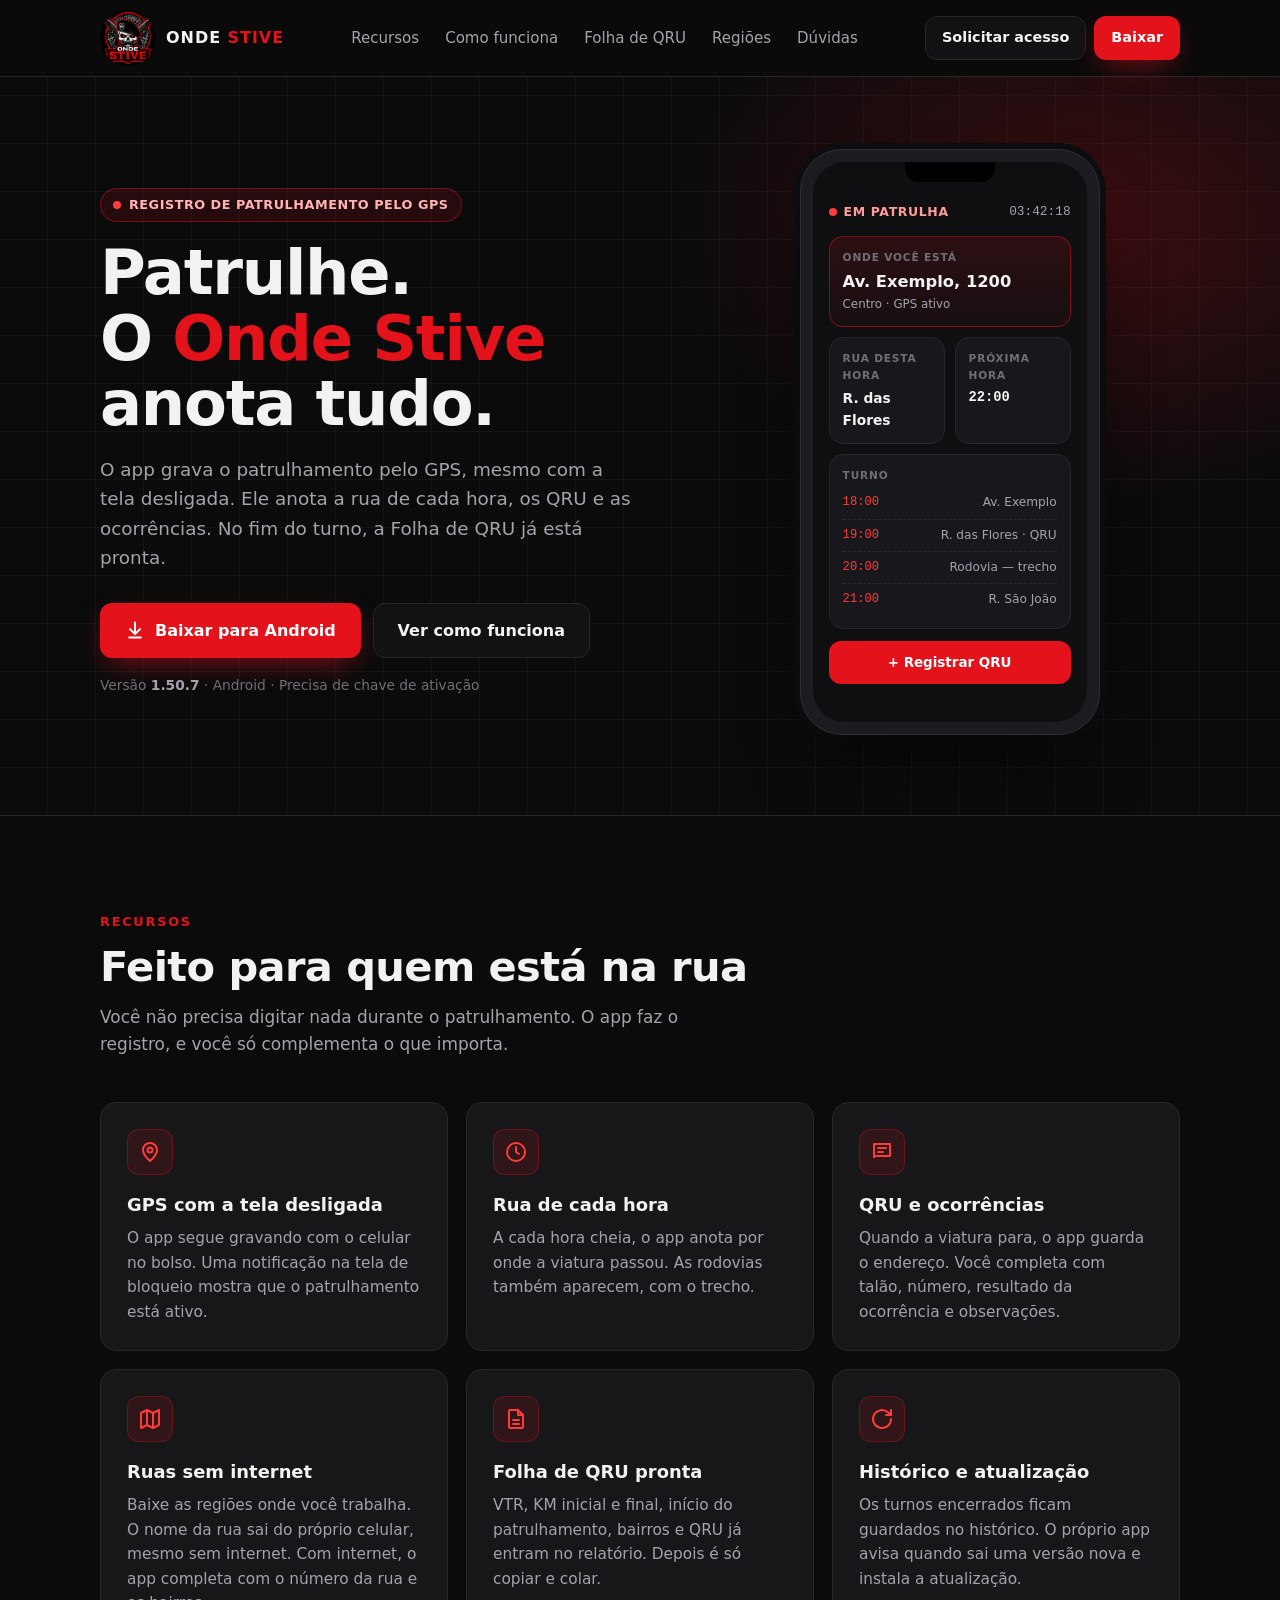
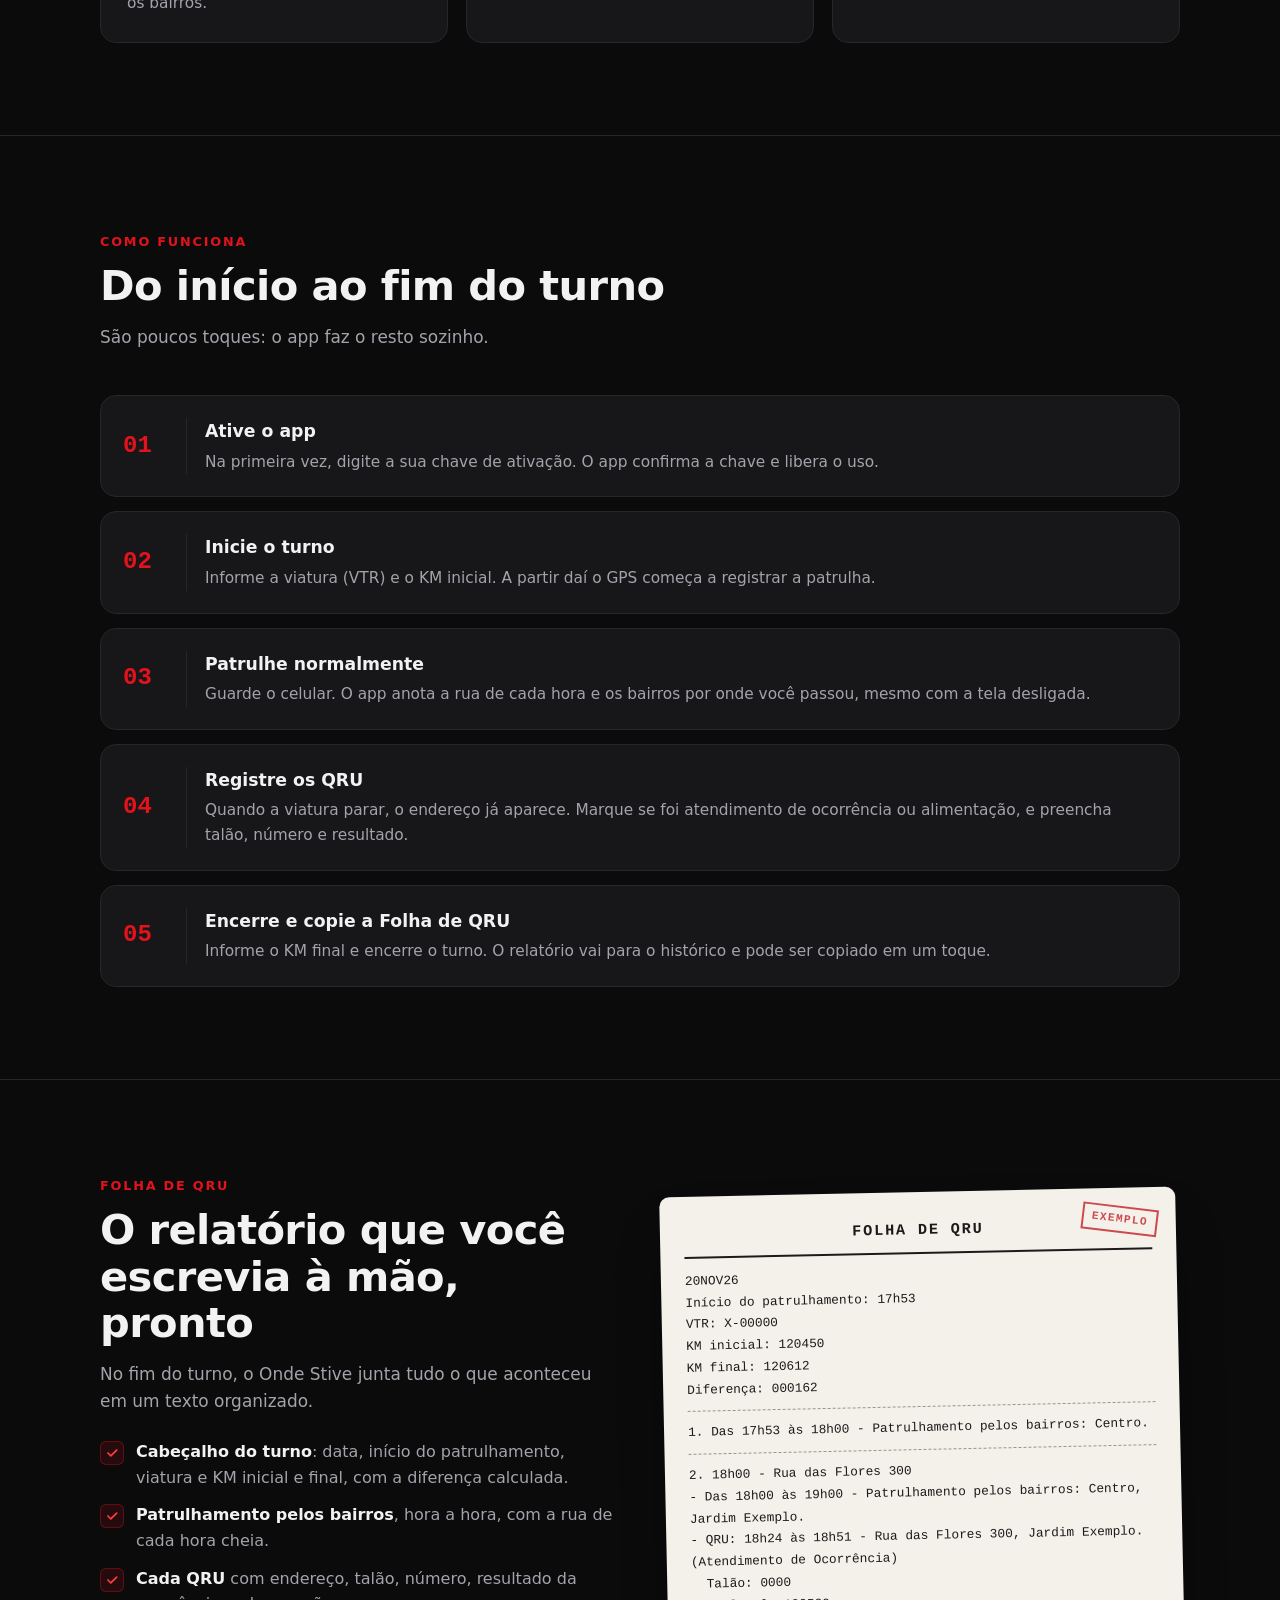
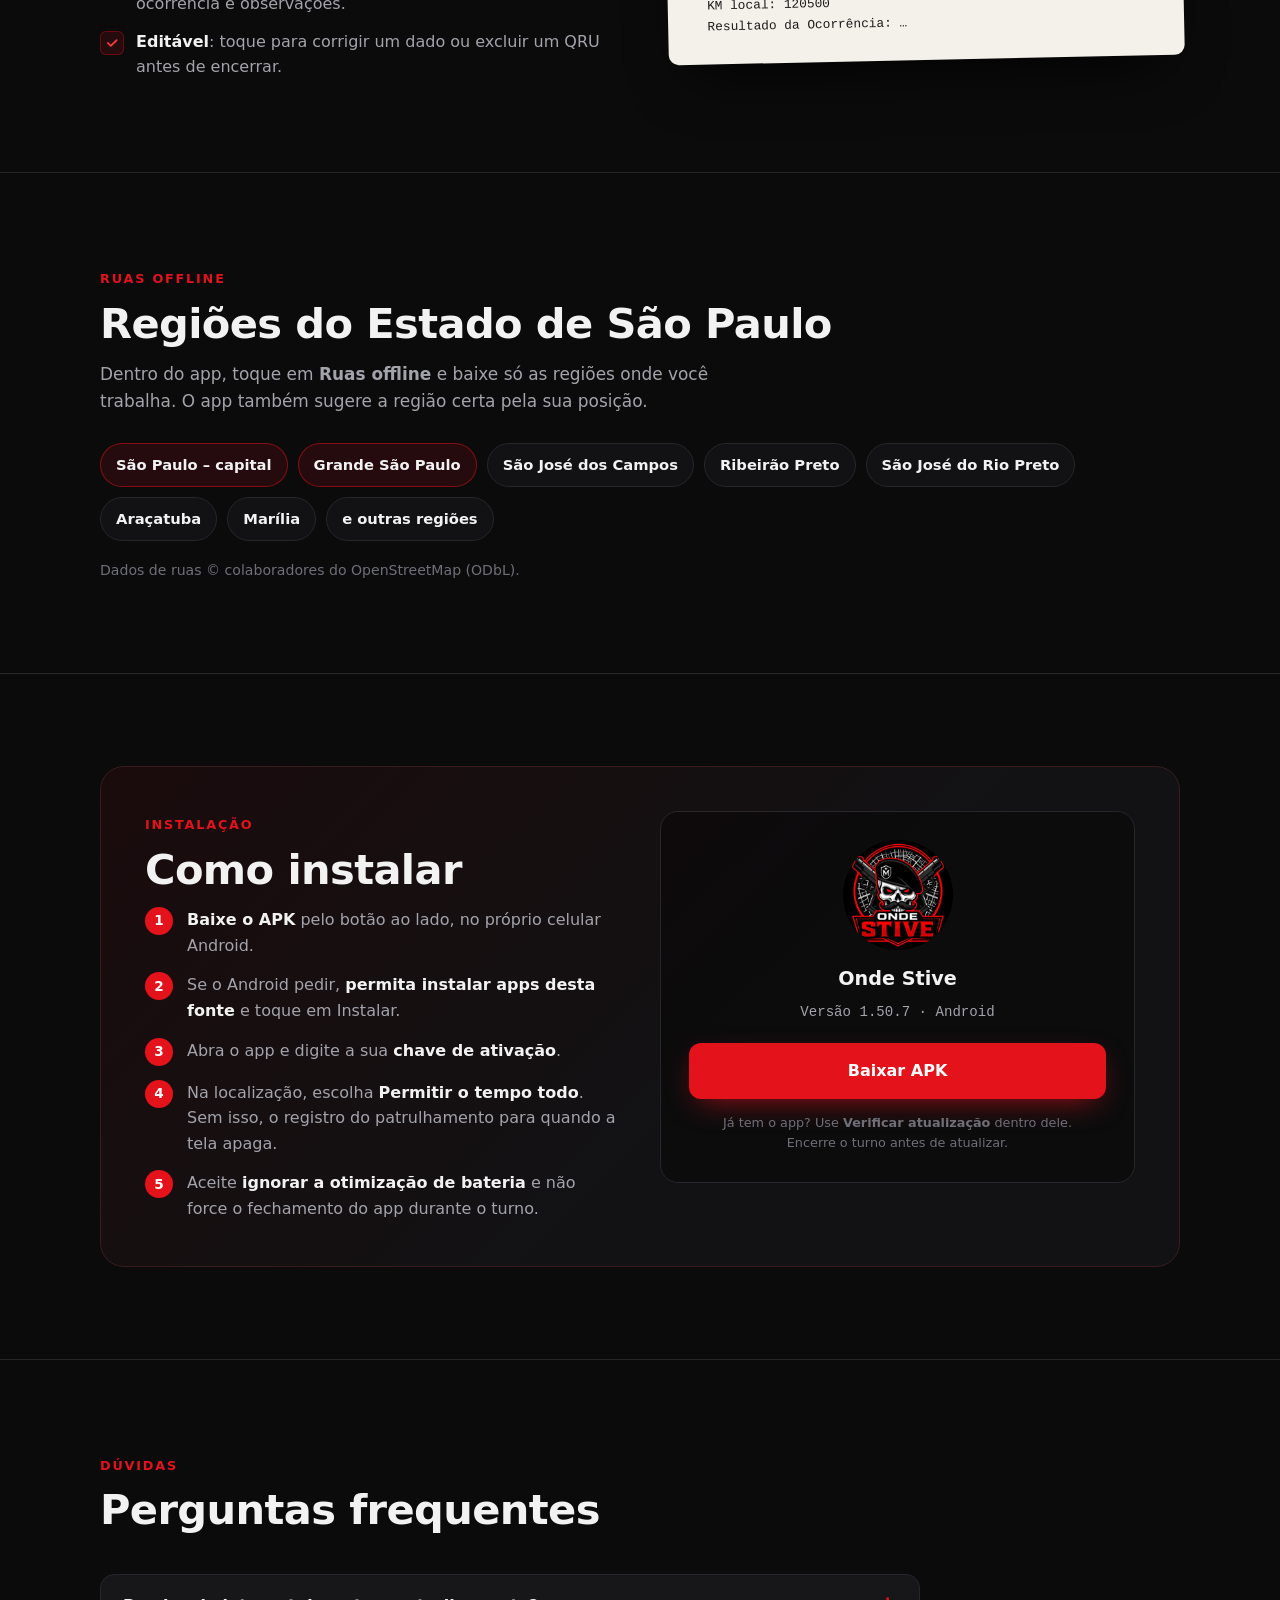
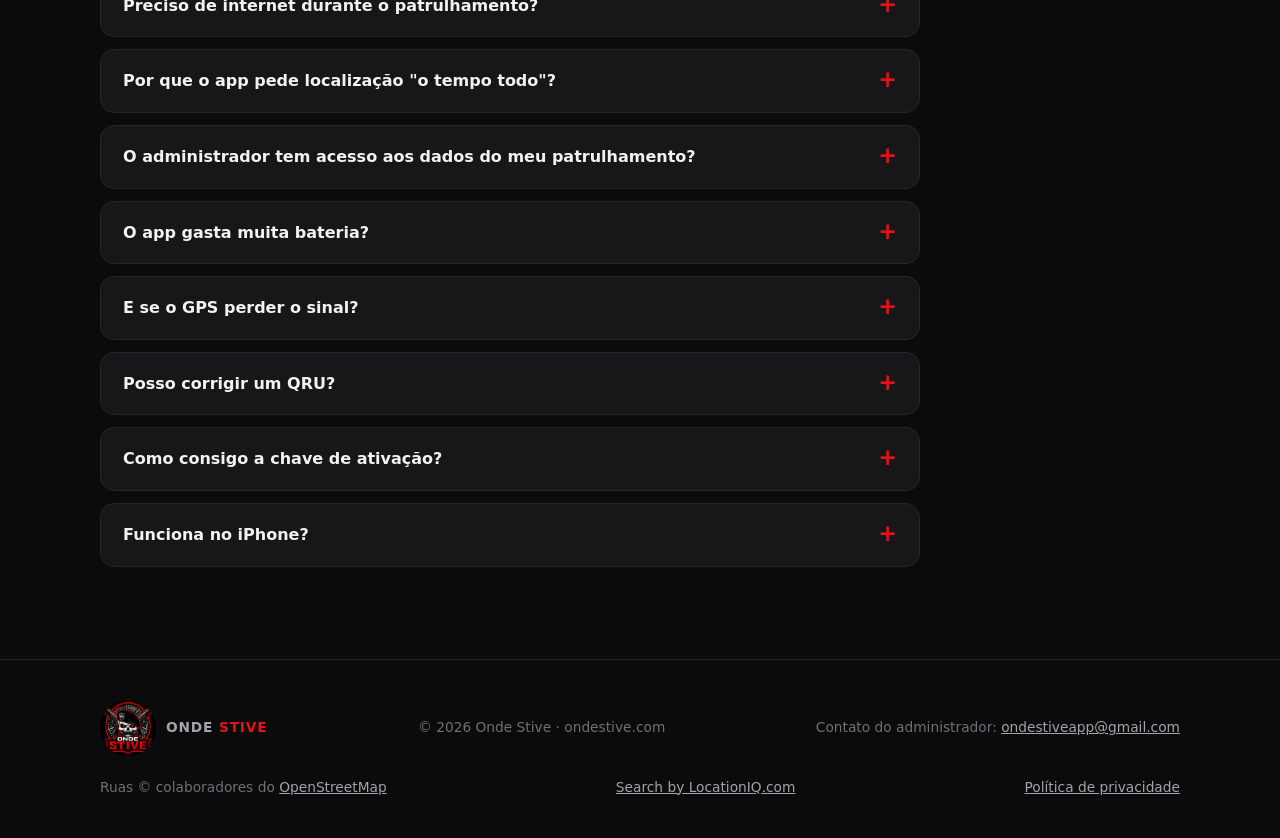
==== commit c7fa0e0d: "pergunta frequente: o administrador não tem acesso aos dados do patrulhamento" ====
--- a/index.html
+++ b/index.html
@@ -229,6 +229,7 @@
     <div class="faq">
       <details><summary>Preciso de internet durante o patrulhamento?</summary><p>Para o registro básico, não: com as ruas da sua região baixadas, o GPS e o nome da rua funcionam sem internet. Mas os bairros e o número da rua vêm da internet; sem sinal, o relatório fica sem eles naquele trecho. A internet também é usada para ativar a chave, baixar regiões e atualizar o app.</p></details>
       <details><summary>Por que o app pede localização "o tempo todo"?</summary><p>Porque o registro do patrulhamento continua com a tela desligada. Sem essa permissão, o Android interrompe o GPS quando o celular vai para o bolso.</p></details>
+      <details><summary>O administrador tem acesso aos dados do meu patrulhamento?</summary><p>Não. Turnos, posições do GPS, ruas, bairros, QRU e relatórios ficam guardados só no seu celular. Não existe servidor do Onde Stive que receba a sua localização. O relatório só sai do celular quando você mesmo copia e envia. Para achar o nome da rua ou o bairro, o app pode consultar um serviço de endereços com a posição do momento, sem dizer quem você é. Mais detalhes na <a href="privacidade.html">Política de privacidade</a>.</p></details>
       <details><summary>O app gasta muita bateria?</summary><p>Ele usa o GPS durante o turno inteiro, então o consumo é maior que o normal. Para o registro não falhar, aceite ignorar a otimização de bateria. Se der, deixe o celular no carregador da viatura.</p></details>
       <details><summary>E se o GPS perder o sinal?</summary><p>O app mantém o último ponto conhecido e volta a registrar quando o satélite retorna. Há também os botões Forçar GPS e Retomar GPS.</p></details>
       <details><summary>Posso corrigir um QRU?</summary><p>Sim. Toque no QRU para editar ou excluir antes de encerrar o turno.</p></details>
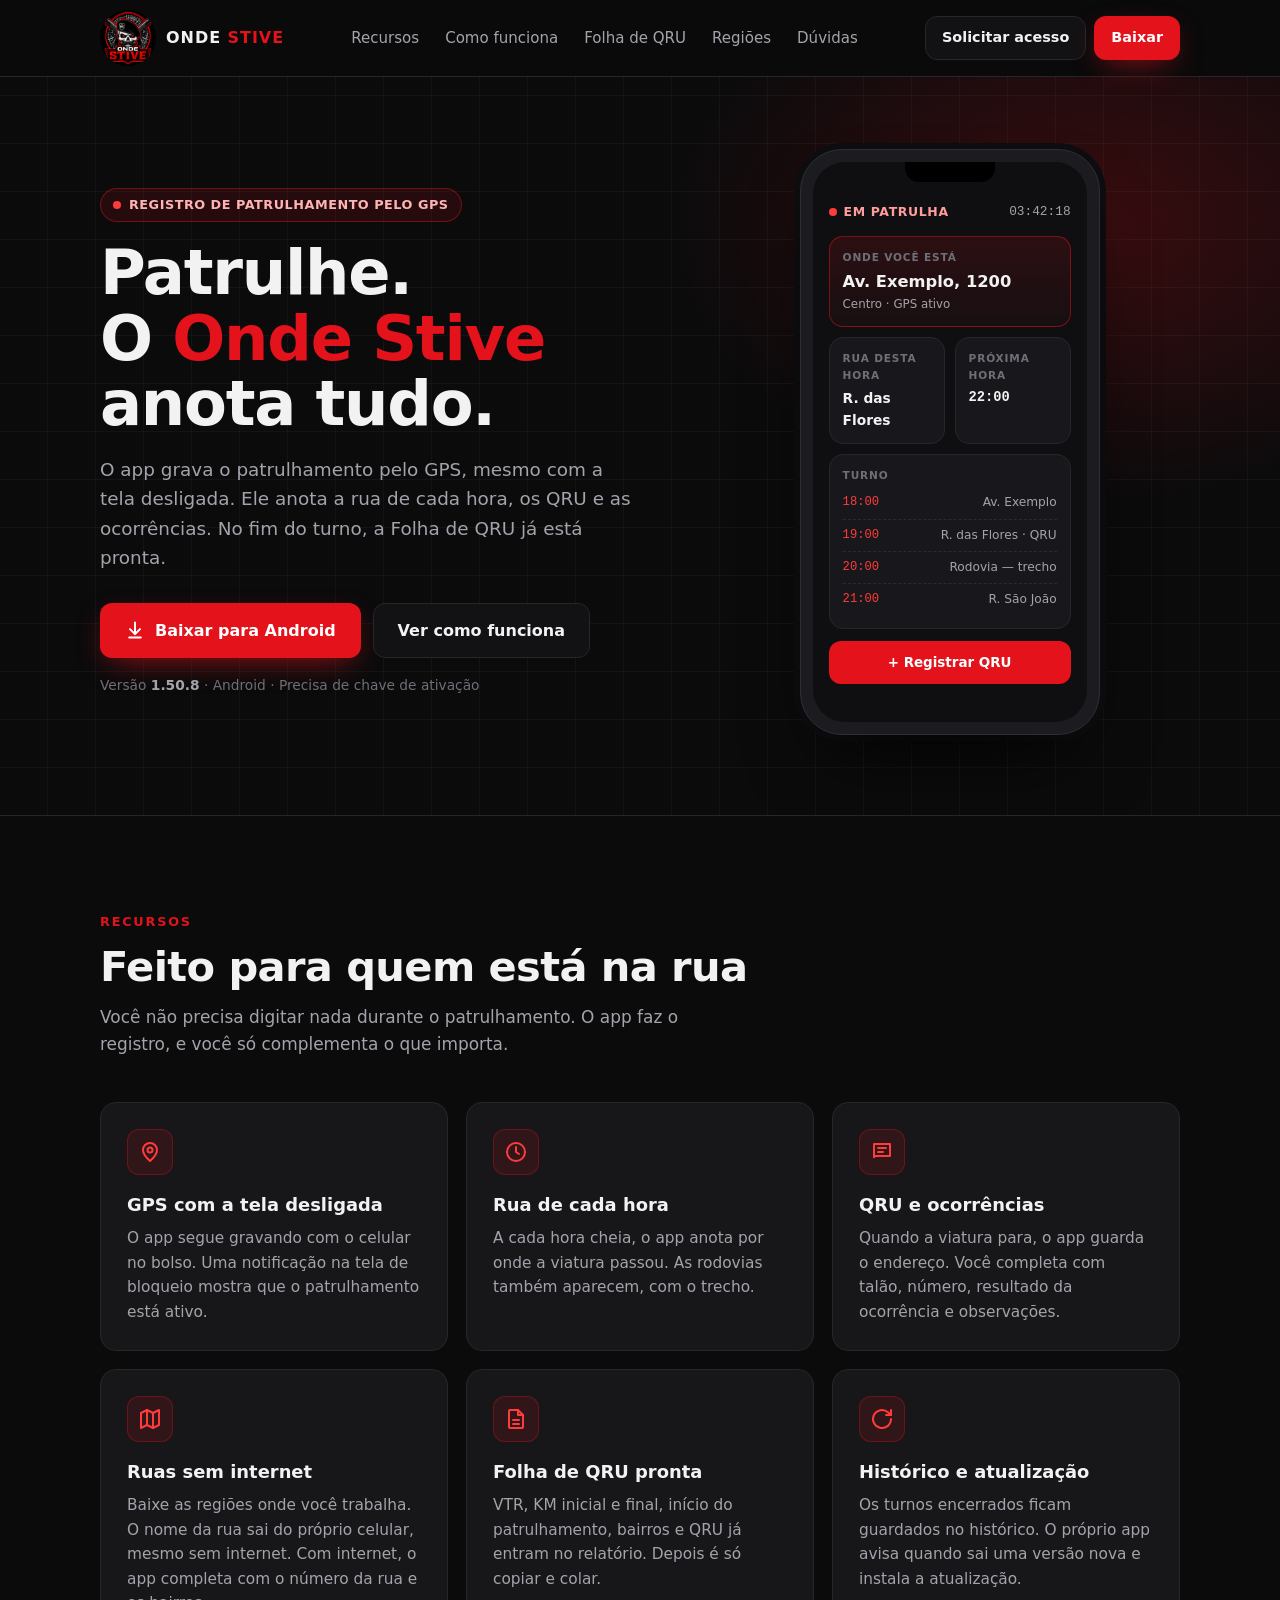
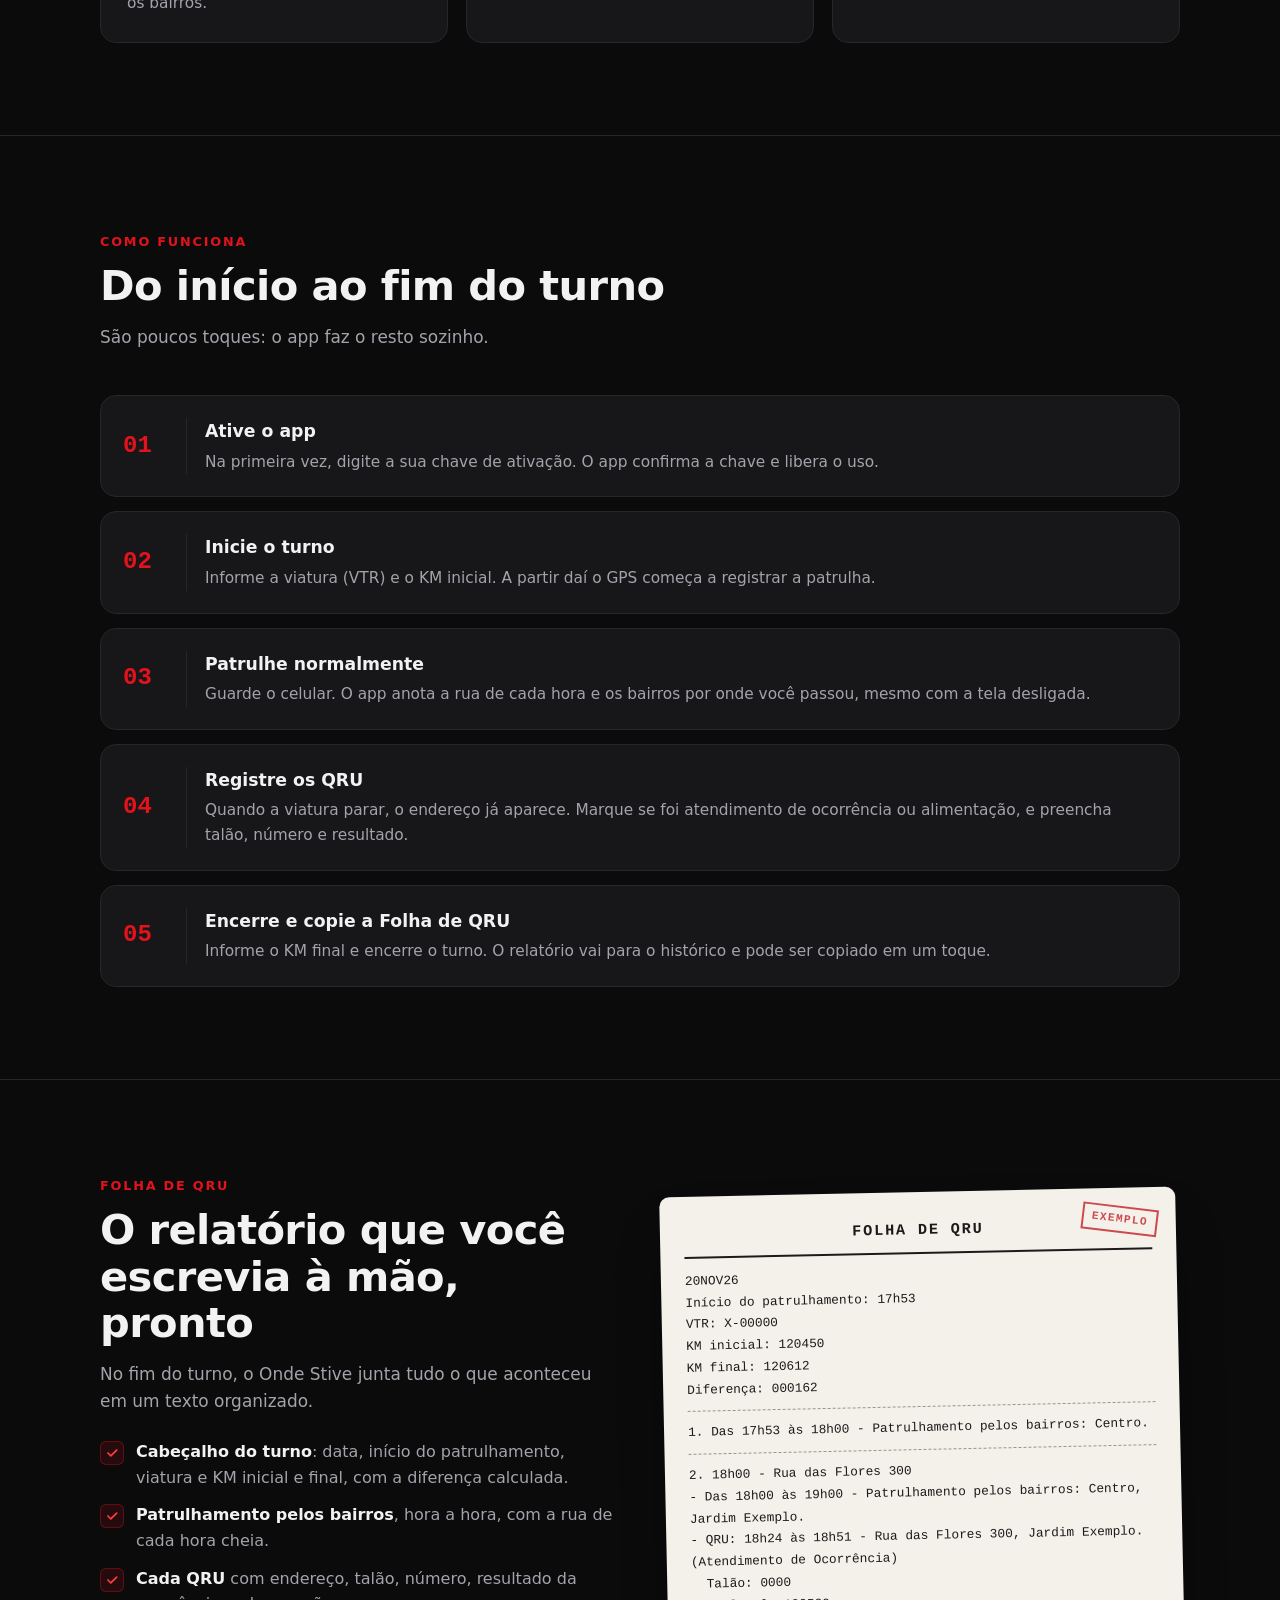
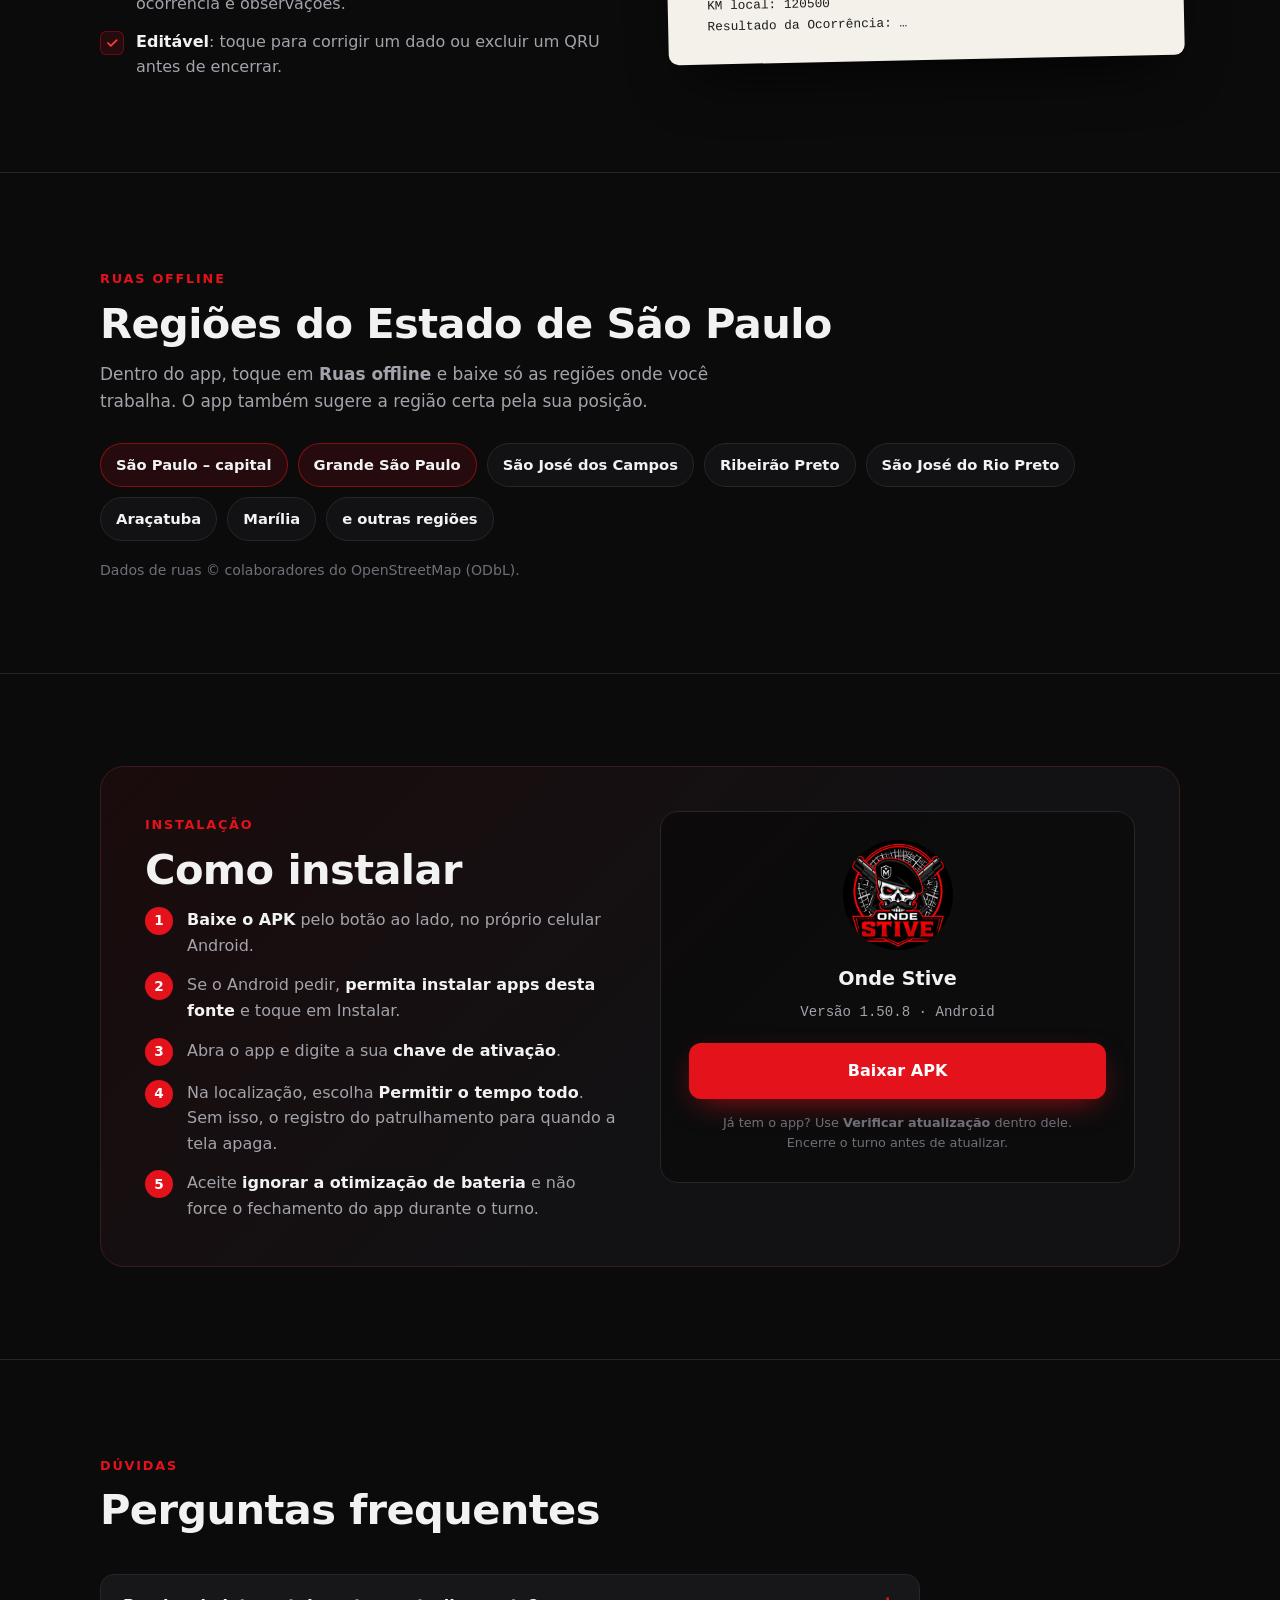
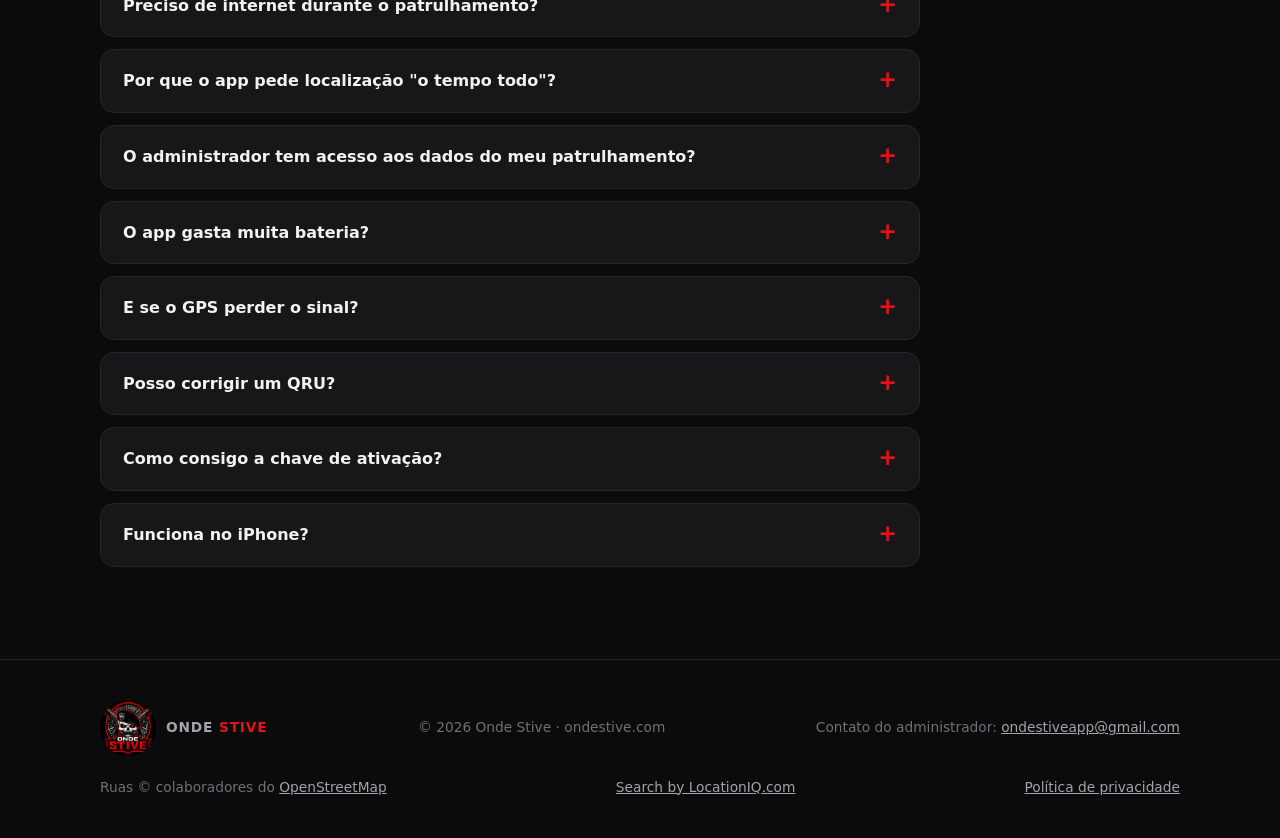
==== commit 767ef63a: "Solicitar acesso abre o formulário" ====
--- a/index.html
+++ b/index.html
@@ -24,7 +24,7 @@
       <a href="#duvidas">Dúvidas</a>
     </nav>
     <div class="nav-cta">
-      <a class="btn btn-ghost btn-sm" href="https://wa.me/5519994730808?text=QAP%21%20quero%20solicitar%20o%20acesso%20ao%20App%20Onde%20STIVE." target="_blank" rel="noopener">Solicitar acesso</a>
+      <a class="btn btn-ghost btn-sm" href="https://acesso.ondestive.com" target="_blank" rel="noopener">Solicitar acesso</a>
       <a class="btn btn-red btn-sm" href="#baixar">Baixar</a>
     </div>
   </div>
@@ -233,7 +233,7 @@
       <details><summary>O app gasta muita bateria?</summary><p>Ele usa o GPS durante o turno inteiro, então o consumo é maior que o normal. Para o registro não falhar, aceite ignorar a otimização de bateria. Se der, deixe o celular no carregador da viatura.</p></details>
       <details><summary>E se o GPS perder o sinal?</summary><p>O app mantém o último ponto conhecido e volta a registrar quando o satélite retorna. Há também os botões Forçar GPS e Retomar GPS.</p></details>
       <details><summary>Posso corrigir um QRU?</summary><p>Sim. Toque no QRU para editar ou excluir antes de encerrar o turno.</p></details>
-      <details><summary>Como consigo a chave de ativação?</summary><p>A chave é individual. Peça a sua ao administrador do app pelo botão <b>Solicitar acesso</b>, no alto da página, que abre o WhatsApp, ou pelo e-mail <a href="mailto:ondestiveapp@gmail.com">ondestiveapp@gmail.com</a>. Cada chave só pode ser usada uma vez.</p></details>
+      <details><summary>Como consigo a chave de ativação?</summary><p>A chave é individual. Peça a sua ao administrador do app pelo botão <b>Solicitar acesso</b>, no alto da página: preencha o formulário e, depois de conferido, a chave chega pelo WhatsApp. Se tiver problema, escreva para <a href="mailto:ondestiveapp@gmail.com">ondestiveapp@gmail.com</a>. Cada chave só pode ser usada uma vez.</p></details>
       <details><summary>Funciona no iPhone?</summary><p>Por enquanto, não. O Onde Stive é só para Android.</p></details>
     </div>
   </div>
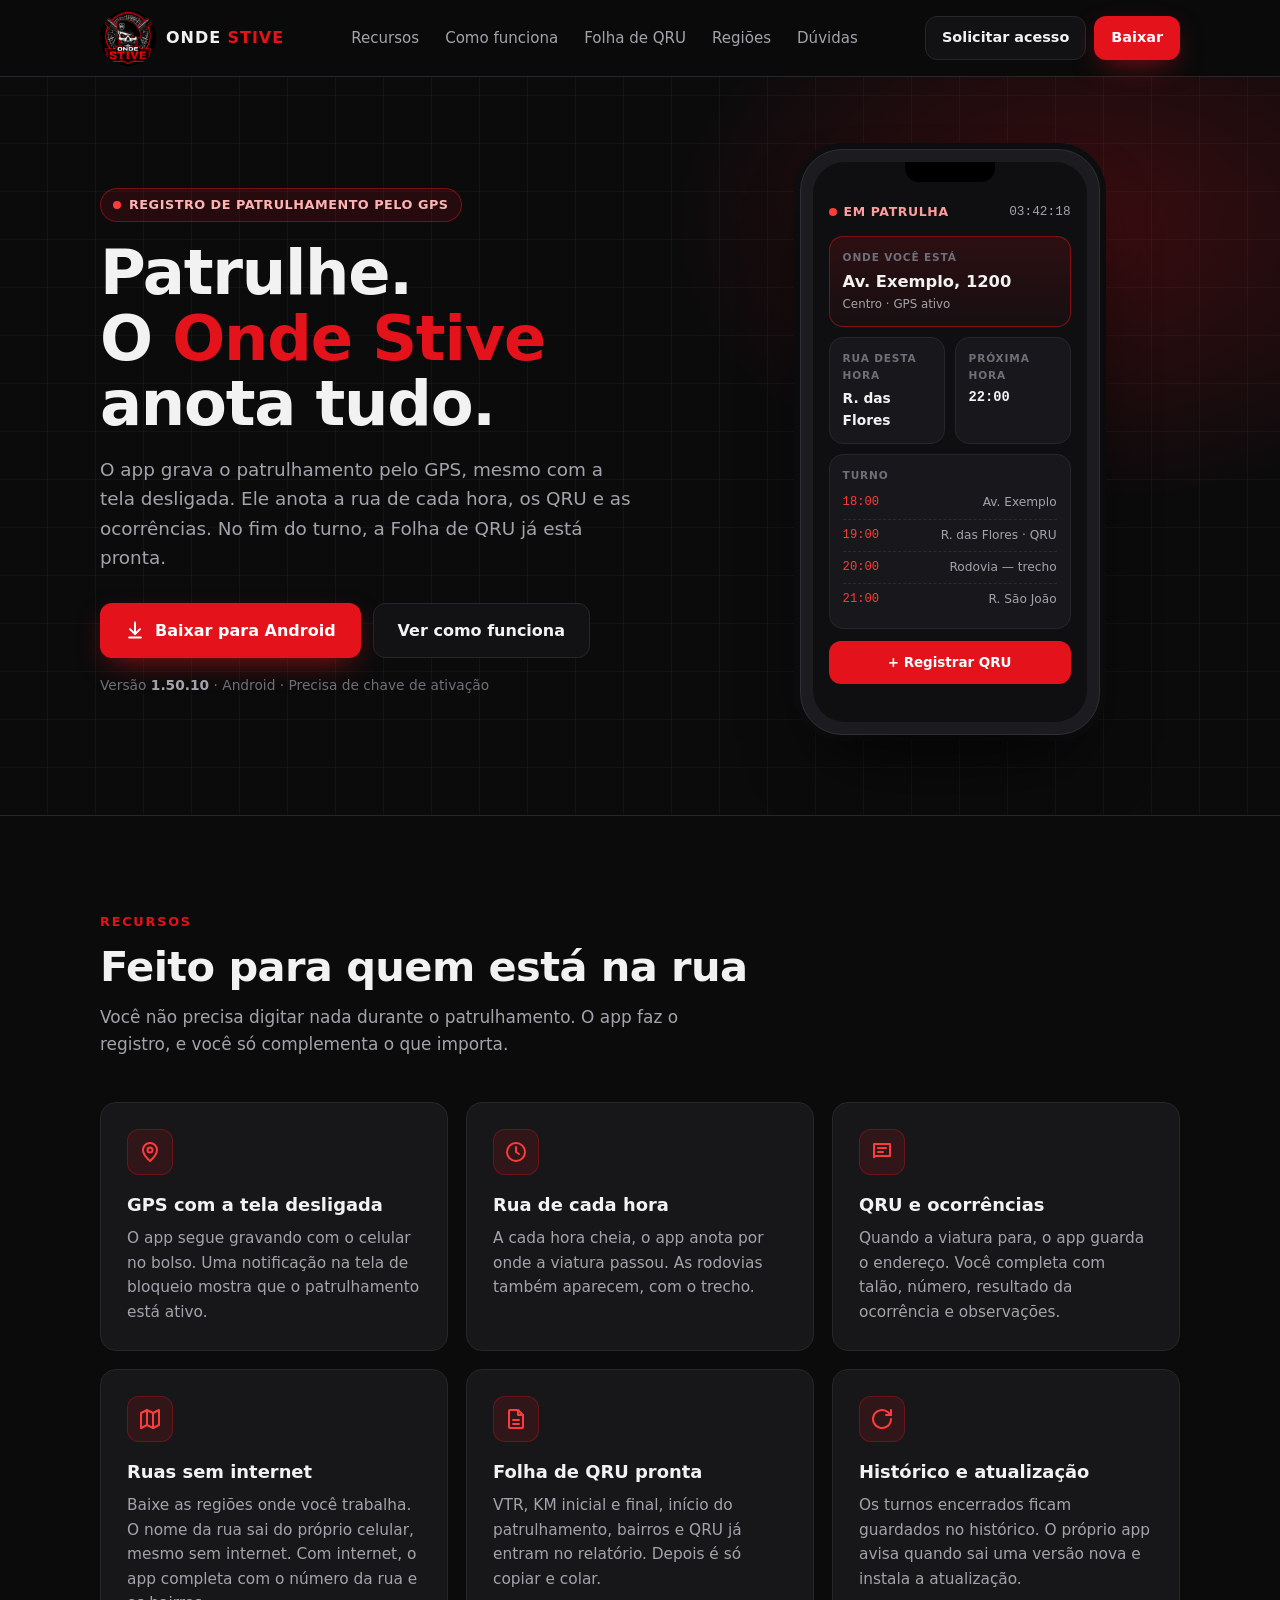
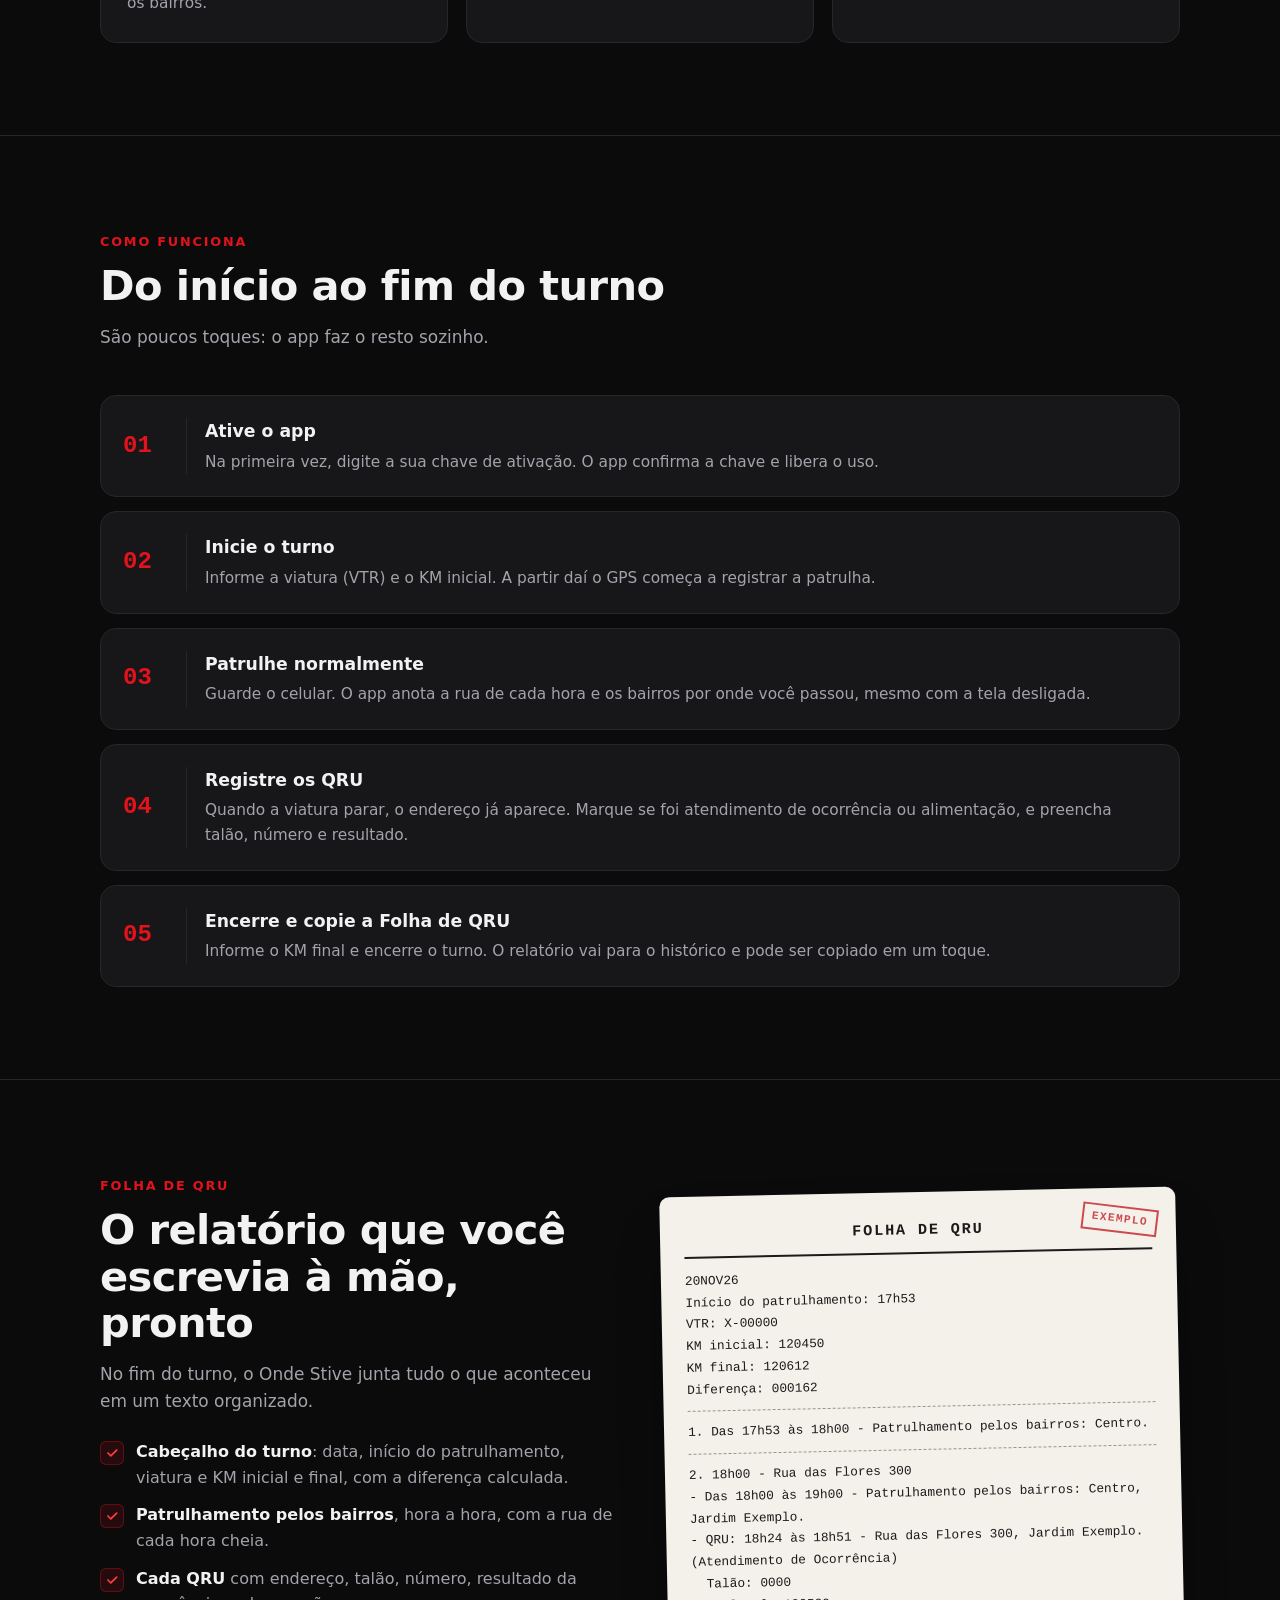
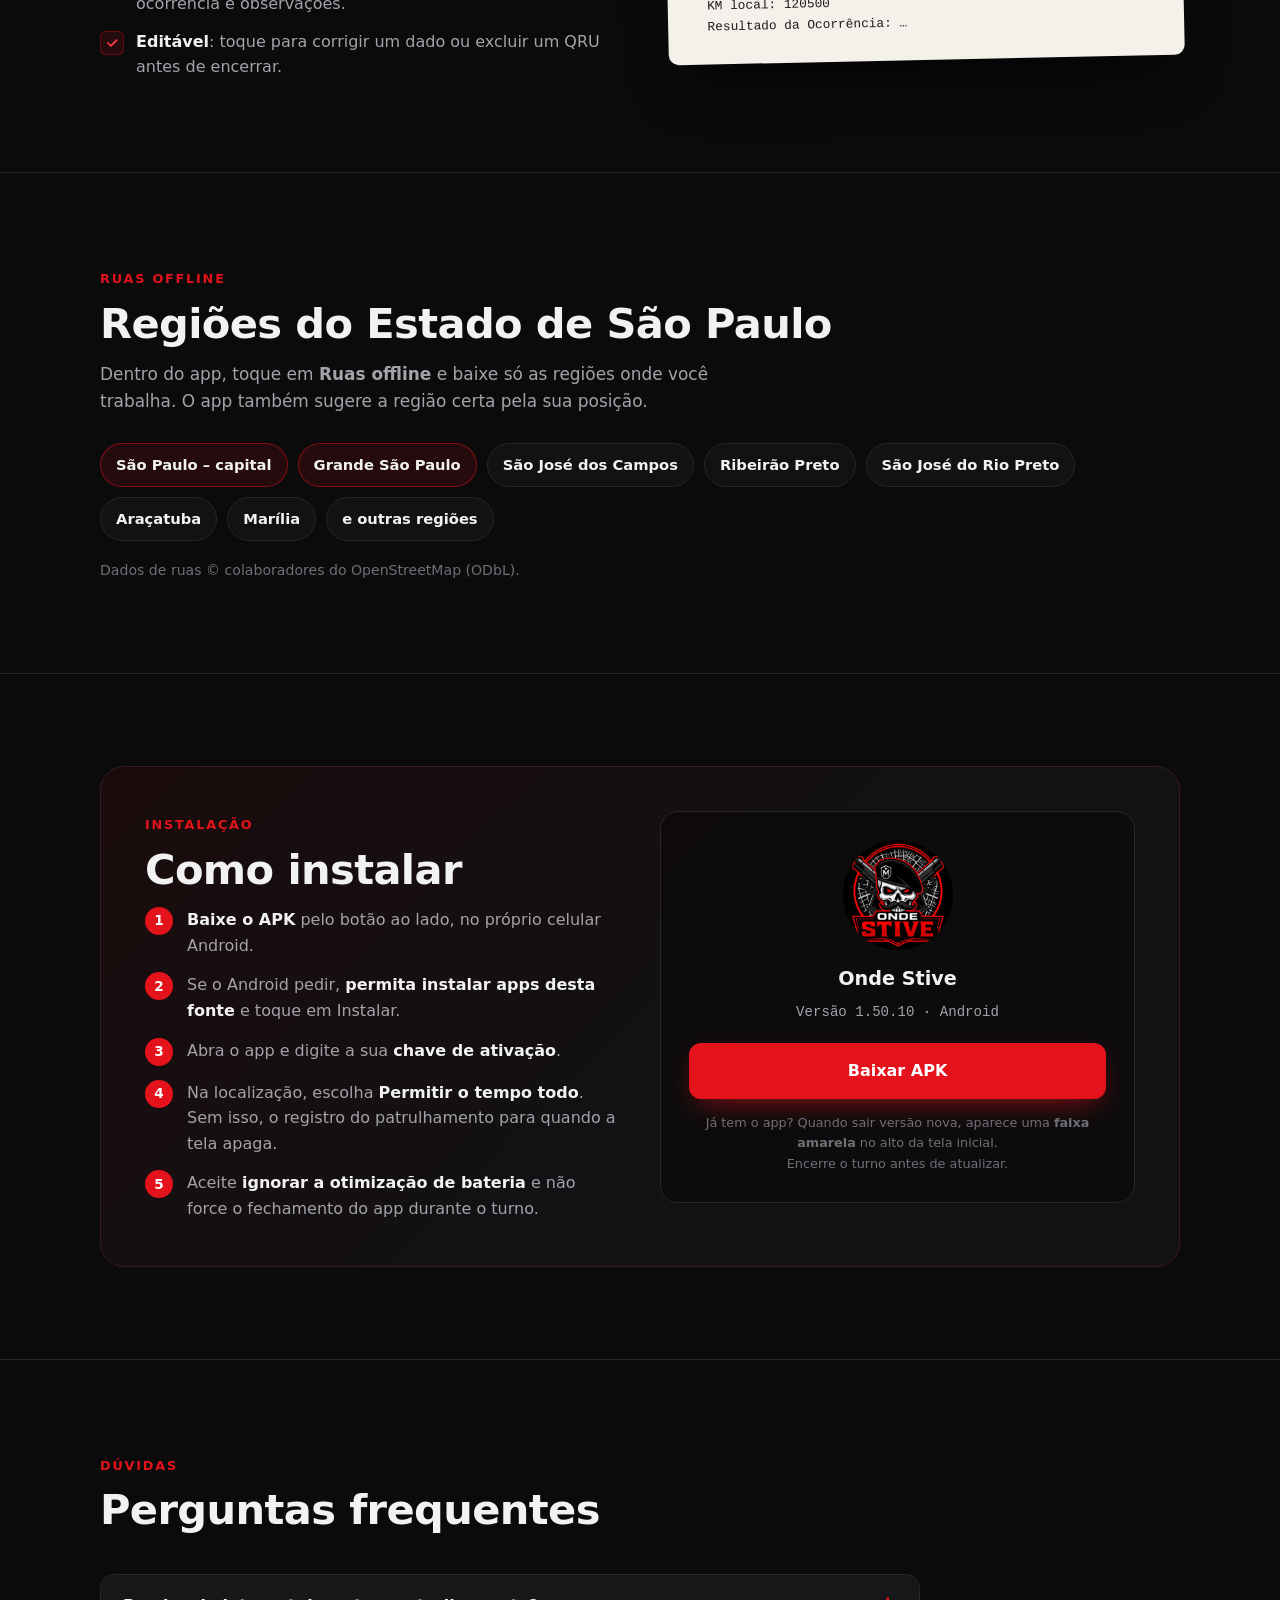
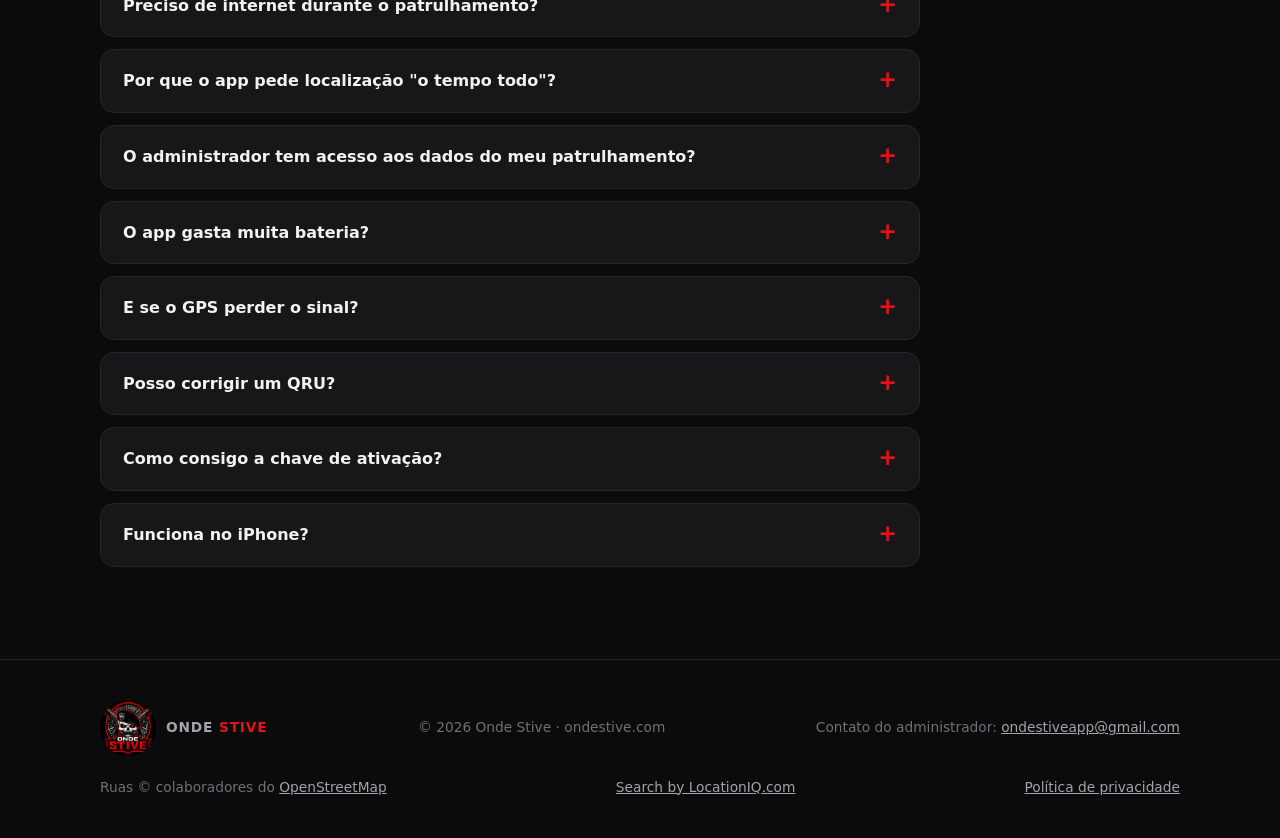
==== commit e0754c62: "caixa de download: faixa amarela no lugar de Verificar atualização" ====
--- a/index.html
+++ b/index.html
@@ -215,7 +215,7 @@
         <strong class="nome">Onde Stive</strong>
         <div class="ver">Versão <span class="v">1.47.1</span> · Android</div>
         <a class="btn btn-red" href="https://ondestive.com/app/ronda.apk">Baixar APK</a>
-        <small>Já tem o app? Use <b>Verificar atualização</b> dentro dele.<br>Encerre o turno antes de atualizar.</small>
+        <small>Já tem o app? Quando sair versão nova, aparece uma <b>faixa amarela</b> no alto da tela inicial.<br>Encerre o turno antes de atualizar.</small>
       </div>
     </div>
   </div>
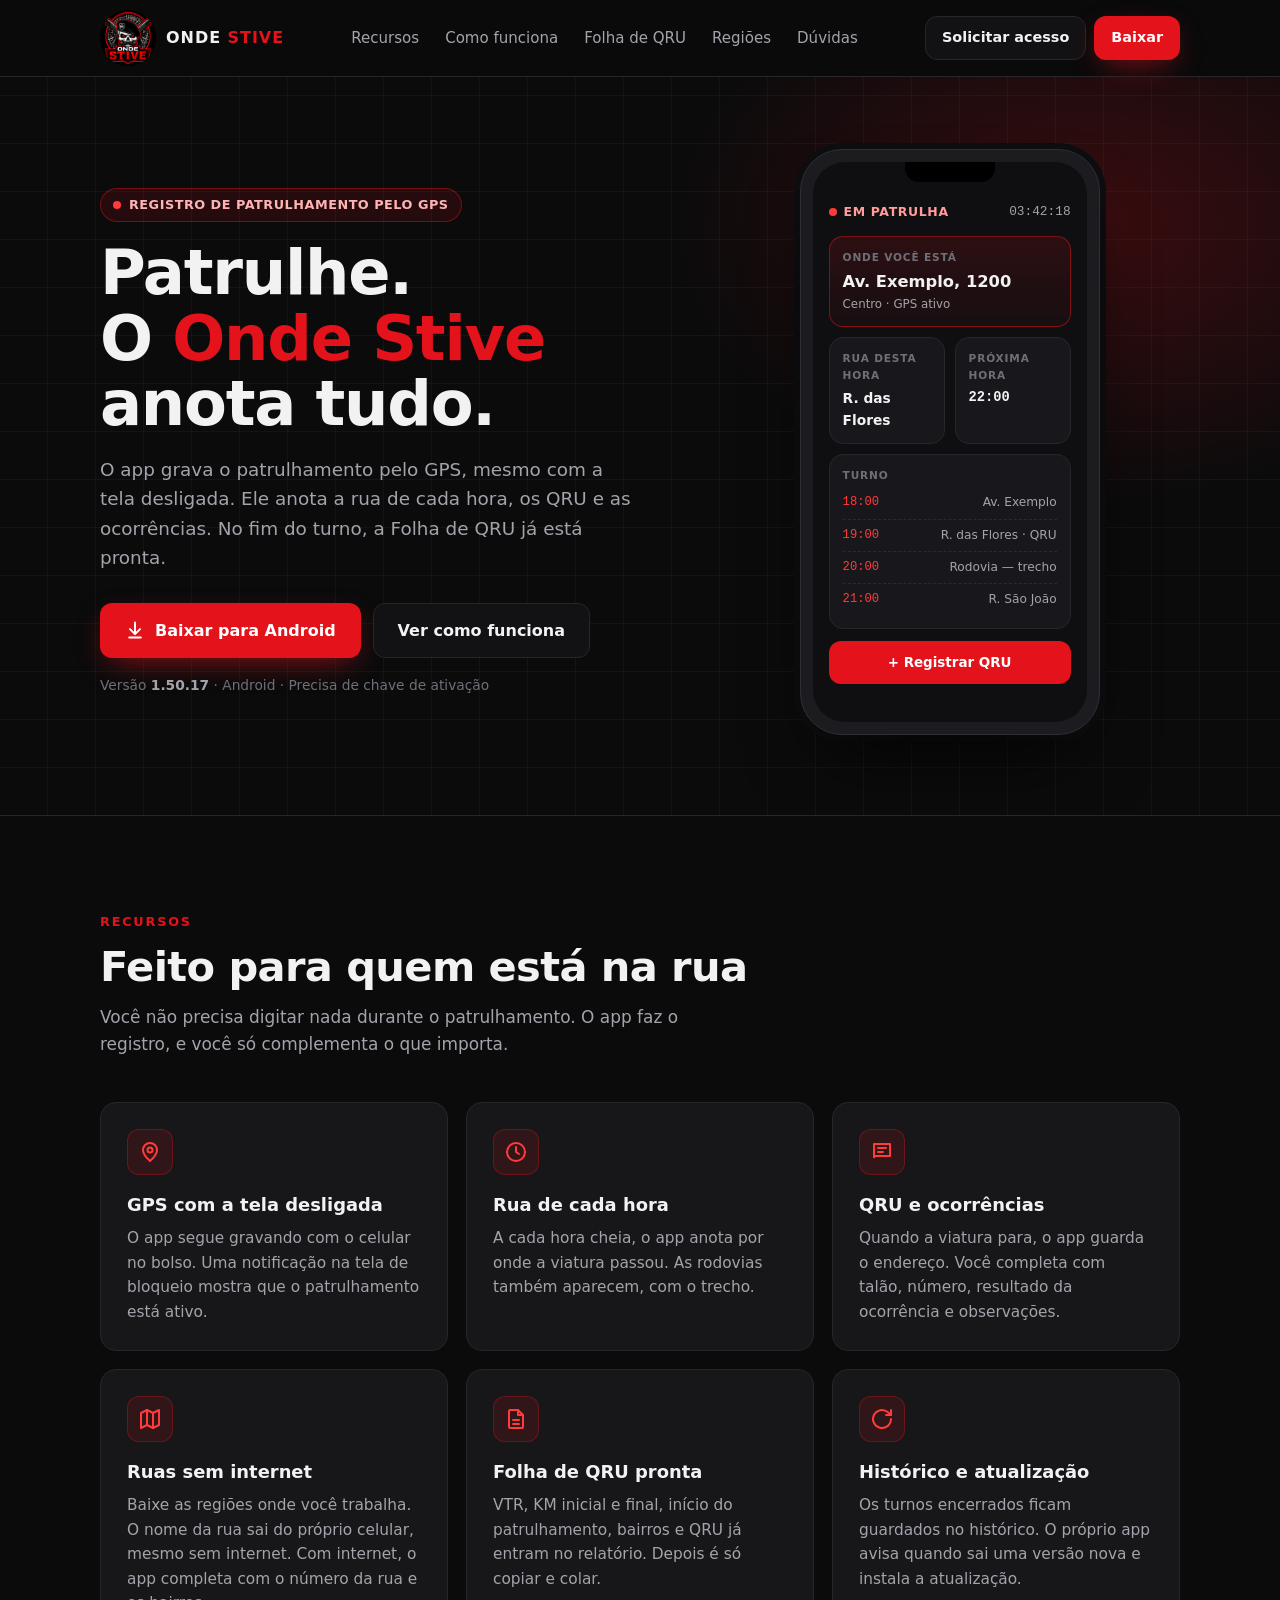
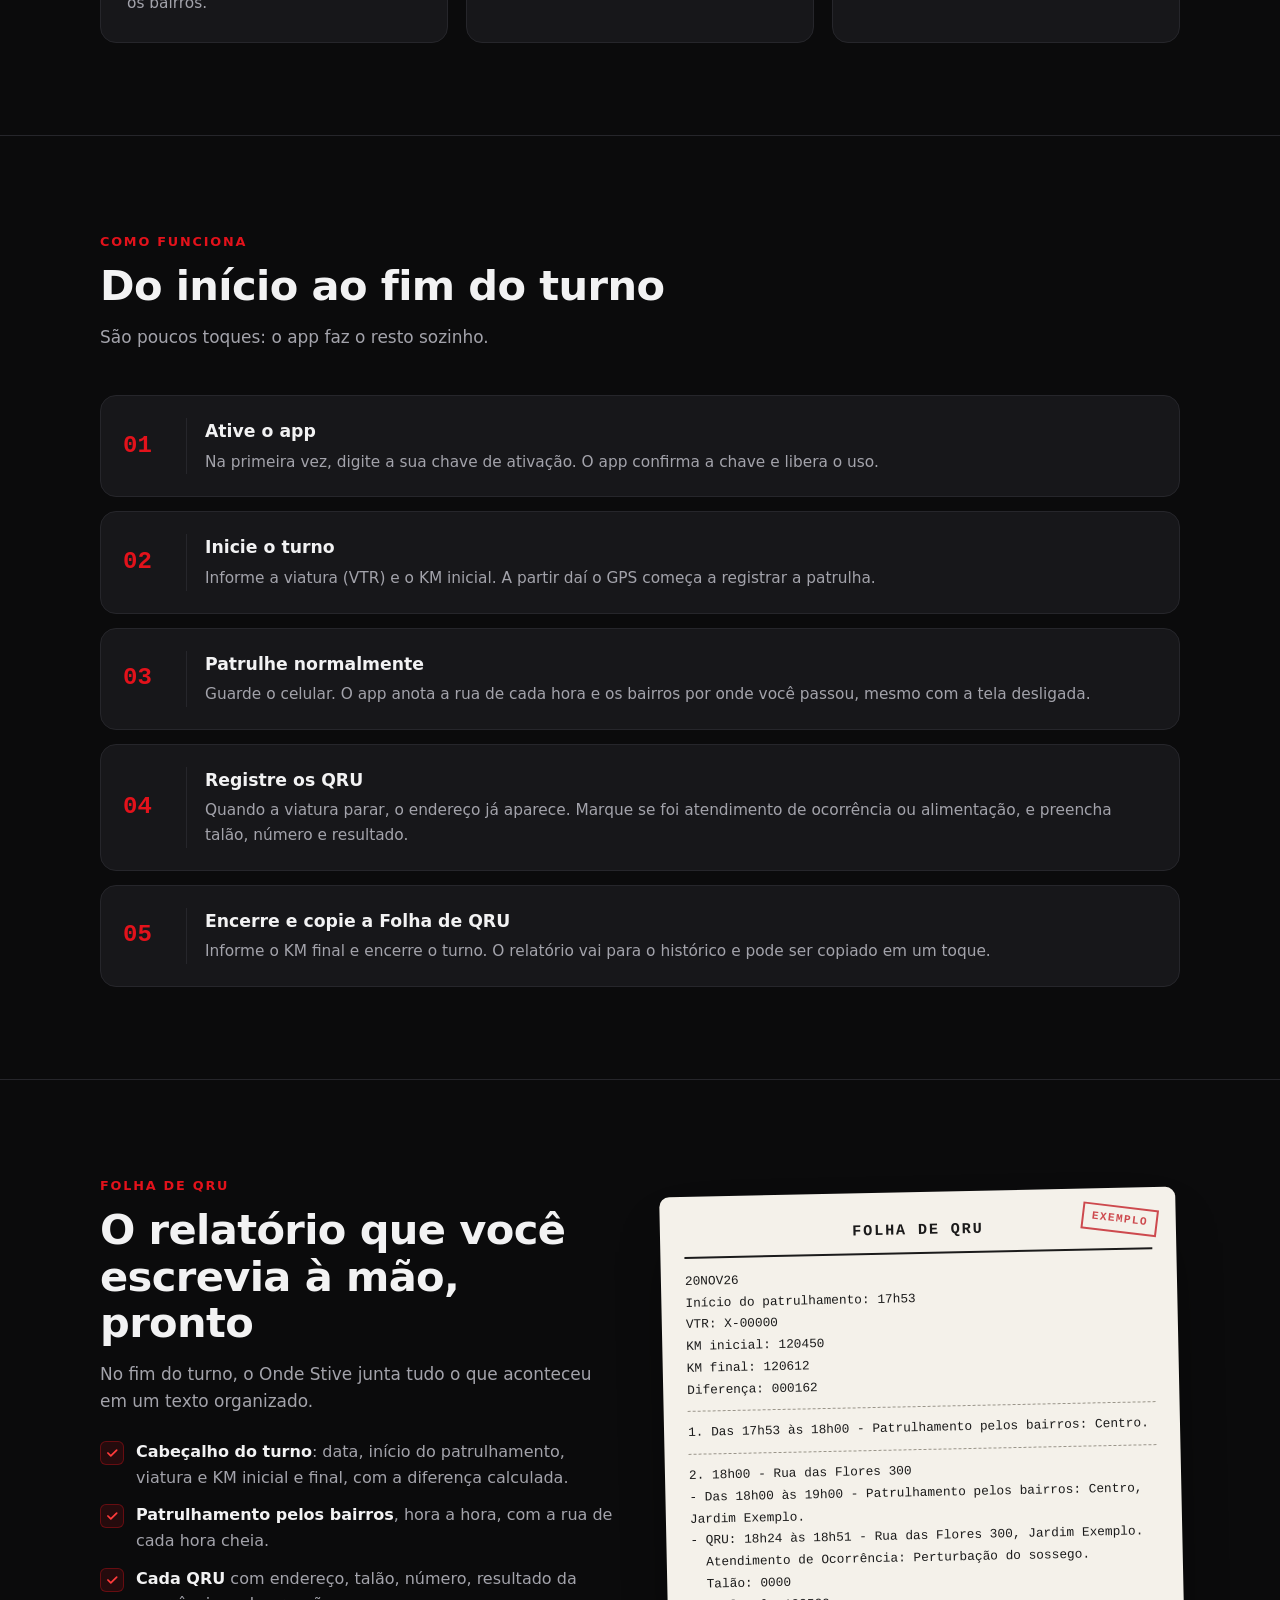
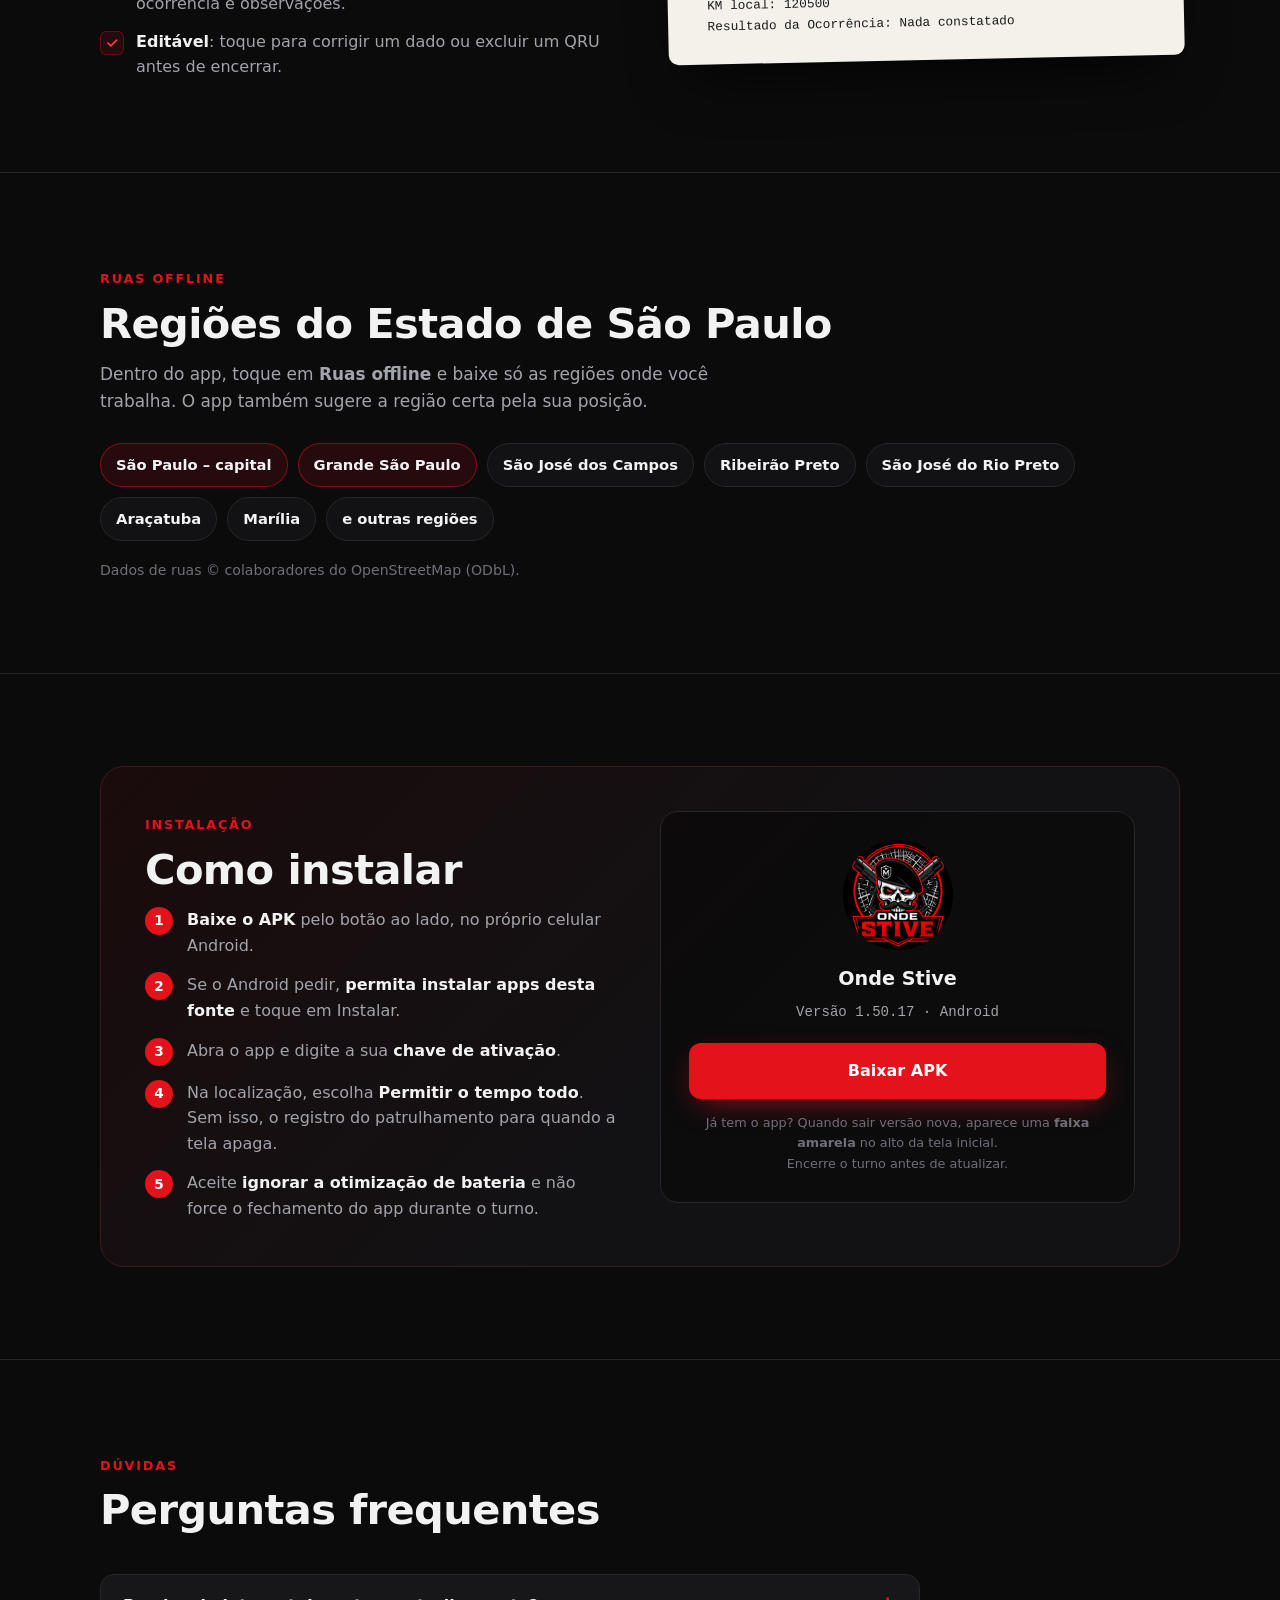
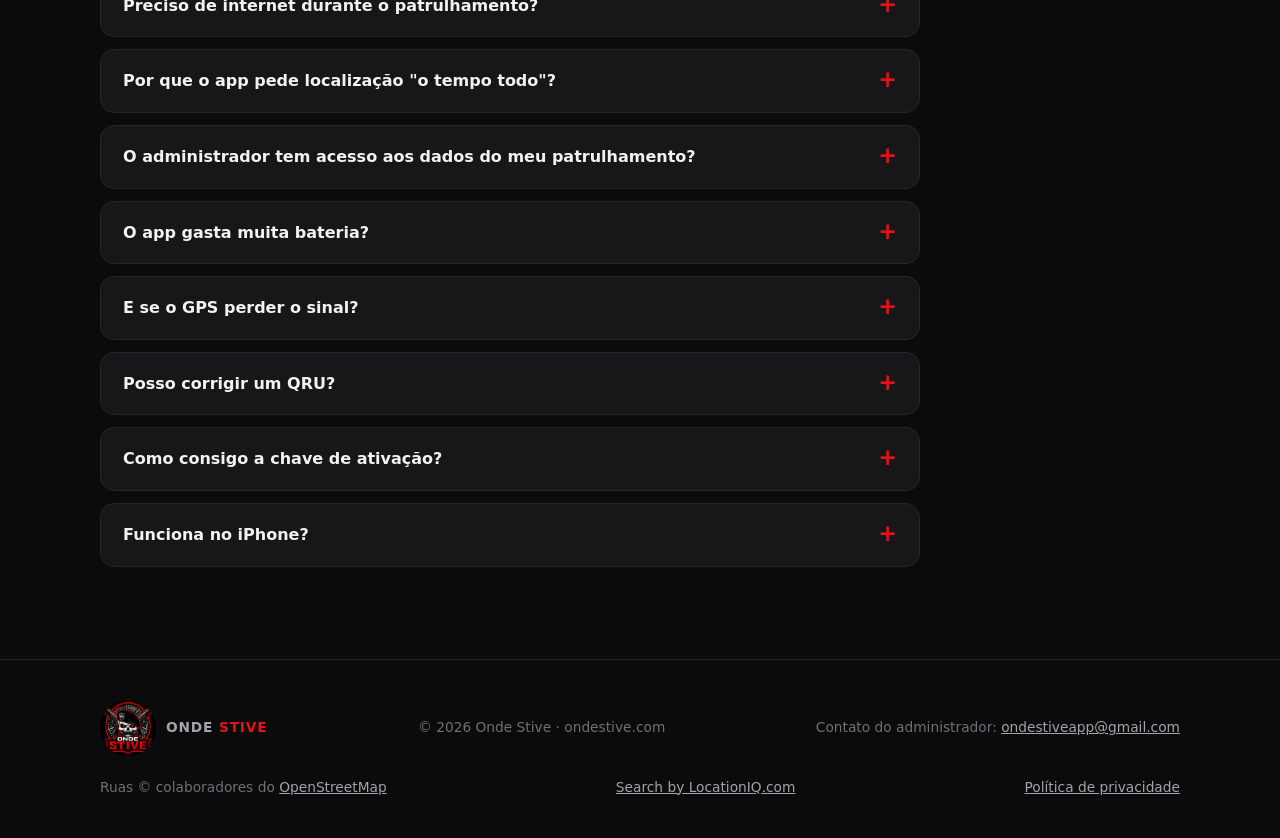
==== commit 891effc5: "exemplo da Folha de QRU no formato da 1.50.17" ====
--- a/index.html
+++ b/index.html
@@ -167,10 +167,11 @@
       <div class="sep"></div>
       <div>2. 18h00 - Rua das Flores 300</div>
       <div>- Das 18h00 às 19h00 - Patrulhamento pelos bairros: Centro, Jardim Exemplo.</div>
-      <div>- QRU: 18h24 às 18h51 - Rua das Flores 300, Jardim Exemplo. (Atendimento de Ocorrência)</div>
+      <div>- QRU: 18h24 às 18h51 - Rua das Flores 300, Jardim Exemplo.</div>
+      <div>&nbsp; Atendimento de Ocorrência: Perturbação do sossego.</div>
       <div>&nbsp; Talão: 0000</div>
       <div>&nbsp; KM local: 120500</div>
-      <div>&nbsp; Resultado da Ocorrência: …</div>
+      <div>&nbsp; Resultado da Ocorrência: Nada constatado</div>
     </div>
   </div>
 </section>
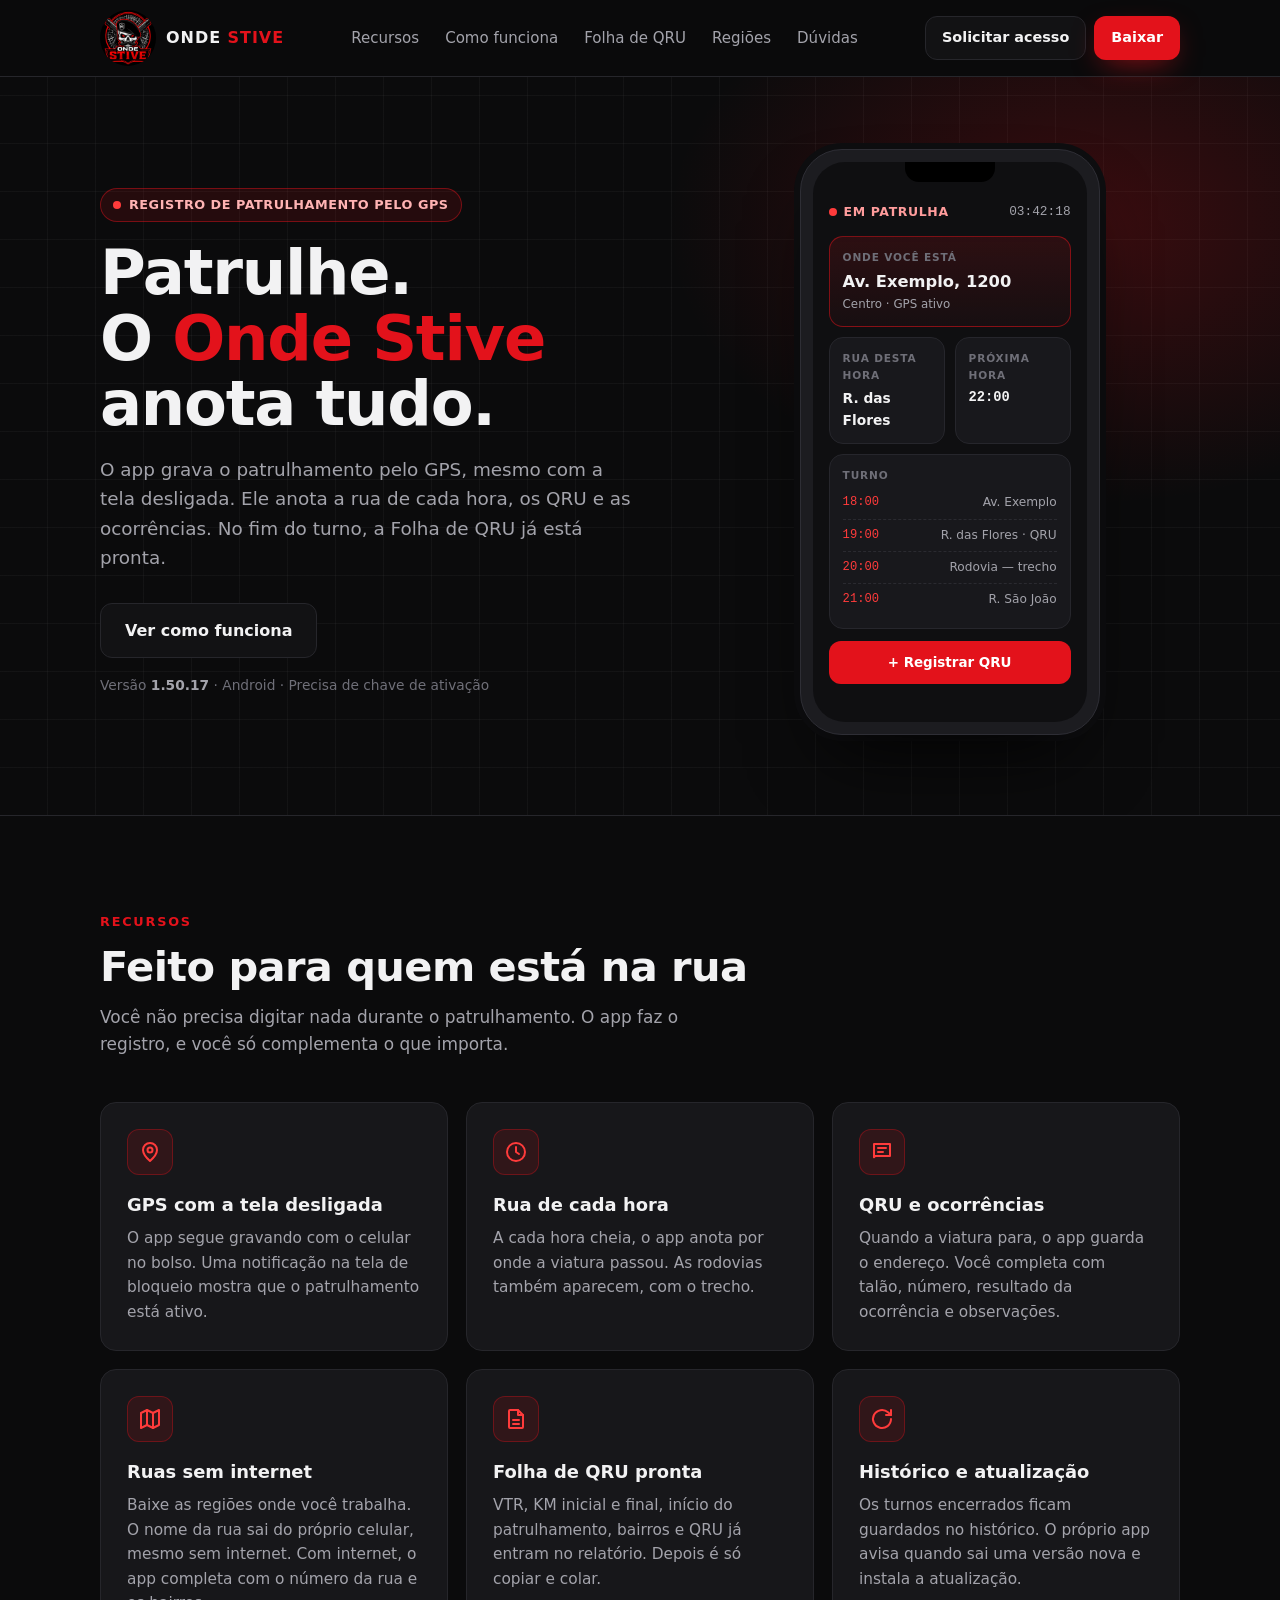
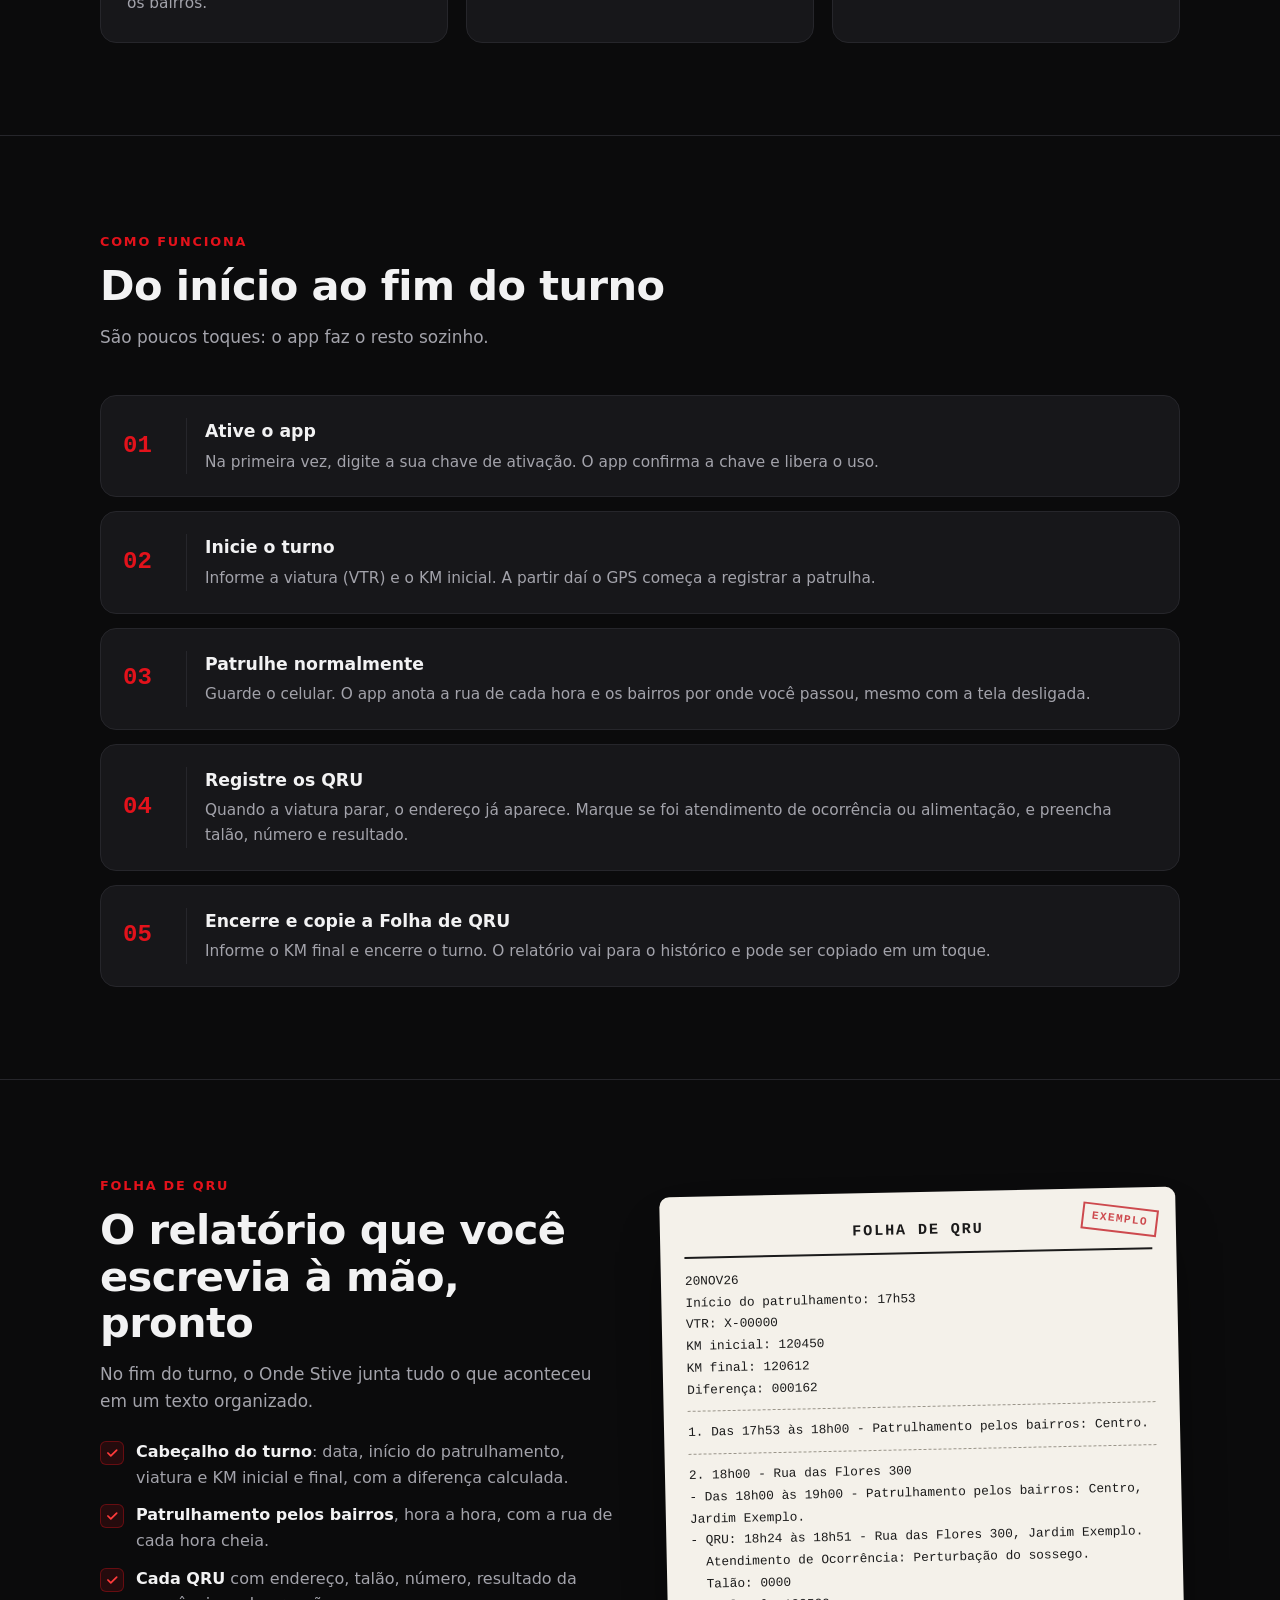
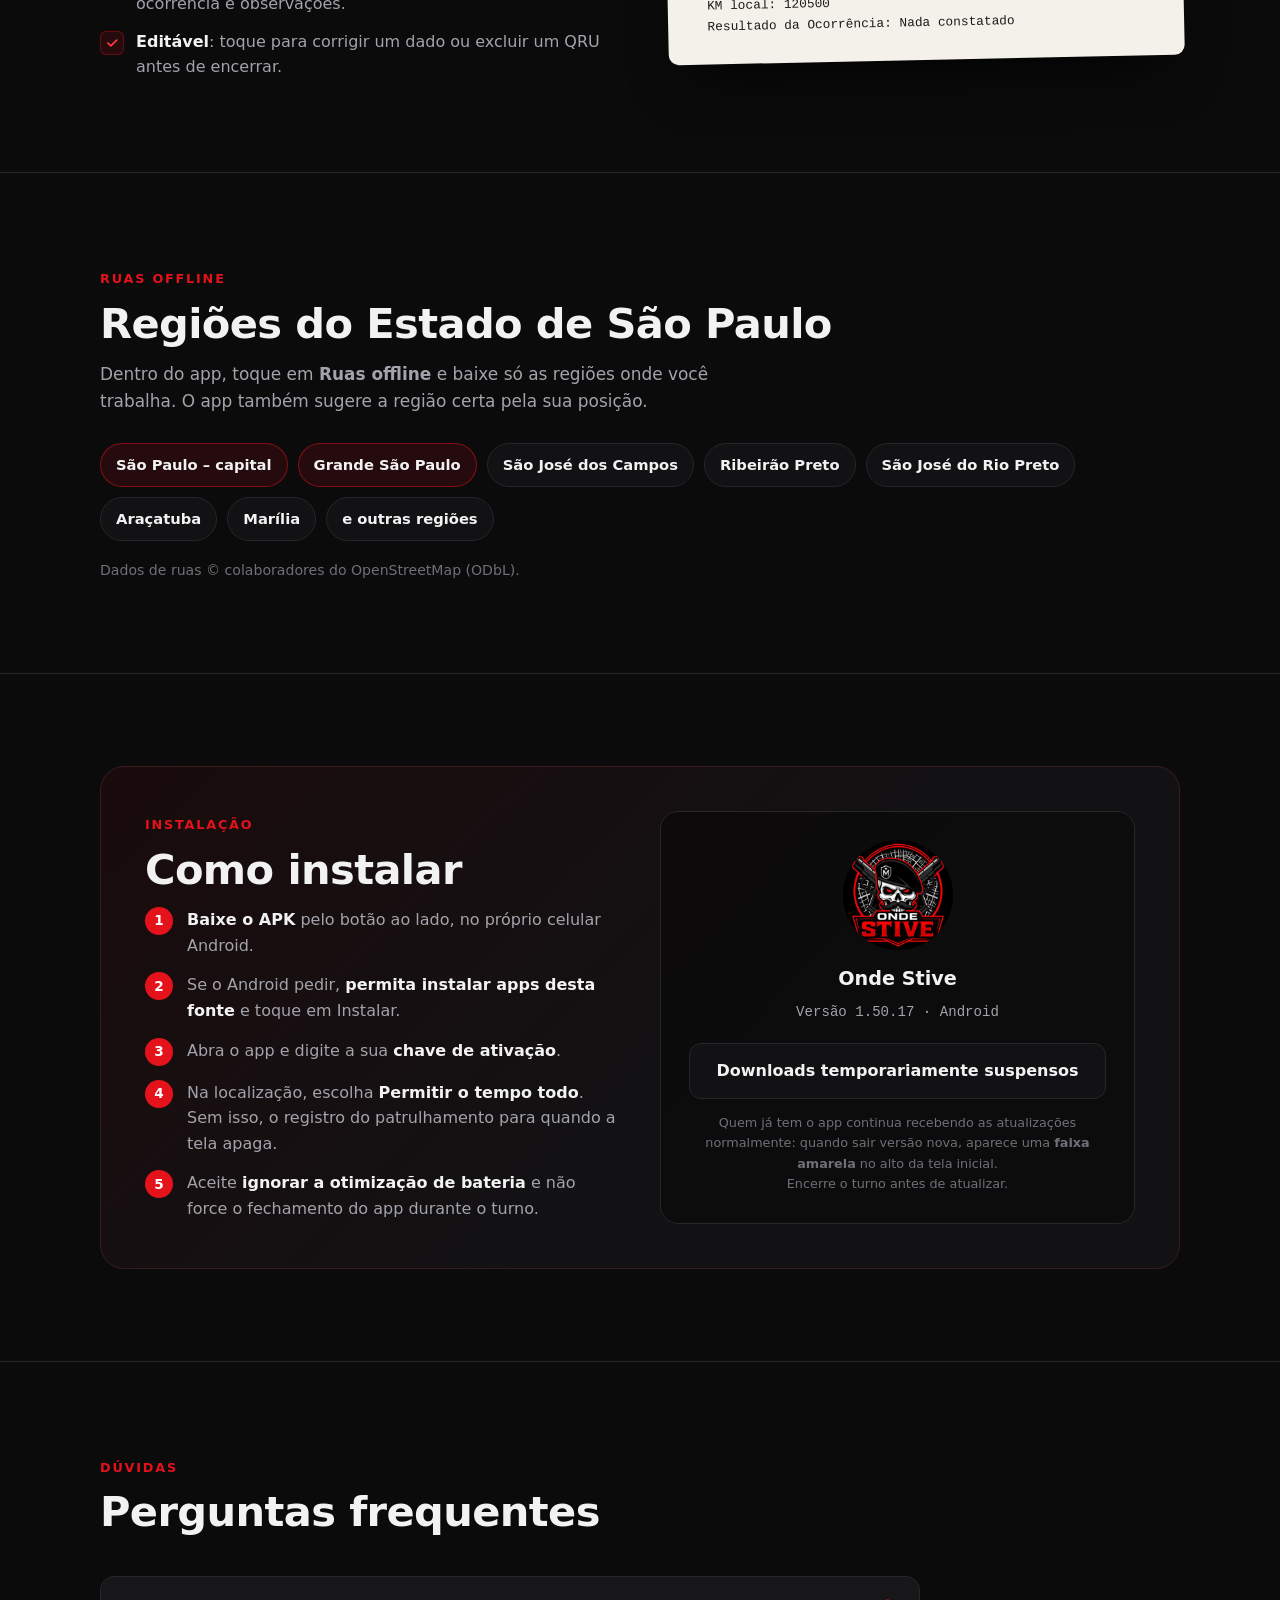
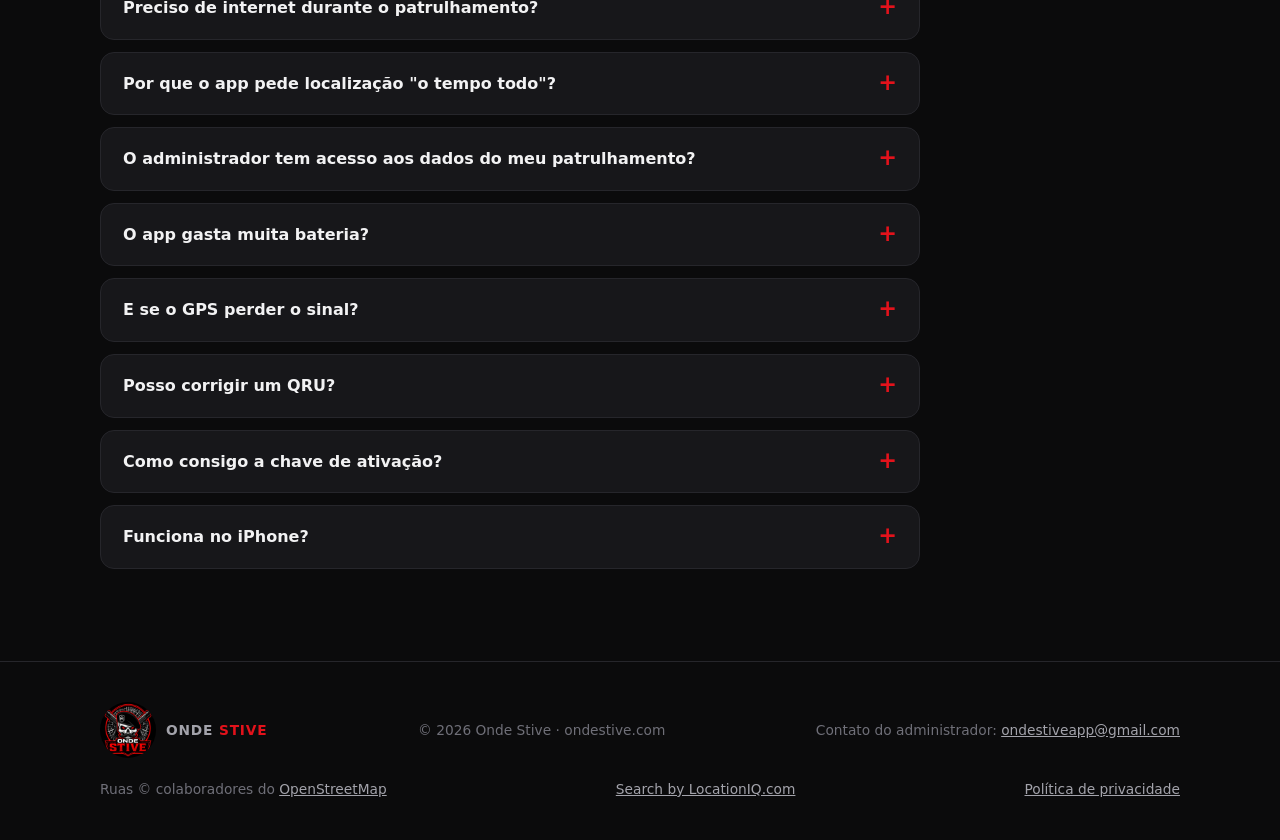
==== commit 564ccdd8: "downloads do app suspensos: tira os botões de baixar" ====
--- a/index.html
+++ b/index.html
@@ -39,10 +39,6 @@
       <h1>Patrulhe.<br>O <em>Onde Stive</em> anota tudo.</h1>
       <p class="lead">O app grava o patrulhamento pelo GPS, mesmo com a tela desligada. Ele anota a rua de cada hora, os QRU e as ocorrências. No fim do turno, a Folha de QRU já está pronta.</p>
       <div class="cta">
-        <a class="btn btn-red" href="https://ondestive.com/app/ronda.apk">
-          <svg width="20" height="20" viewBox="0 0 24 24" fill="none" stroke="currentColor" stroke-width="2.4" stroke-linecap="round" stroke-linejoin="round"><path d="M12 3v12M6 11l6 6 6-6M5 21h14"/></svg>
-          Baixar para Android
-        </a>
         <a class="btn btn-ghost" href="#como-funciona">Ver como funciona</a>
       </div>
       <p class="meta">Versão <b><span class="v">1.47.1</span></b> · Android · Precisa de chave de ativação</p>
@@ -215,8 +211,8 @@
         <img src="[data-uri]" alt="Logo do Onde Stive">
         <strong class="nome">Onde Stive</strong>
         <div class="ver">Versão <span class="v">1.47.1</span> · Android</div>
-        <a class="btn btn-red" href="https://ondestive.com/app/ronda.apk">Baixar APK</a>
-        <small>Já tem o app? Quando sair versão nova, aparece uma <b>faixa amarela</b> no alto da tela inicial.<br>Encerre o turno antes de atualizar.</small>
+        <span class="btn btn-ghost">Downloads temporariamente suspensos</span>
+        <small>Quem já tem o app continua recebendo as atualizações normalmente: quando sair versão nova, aparece uma <b>faixa amarela</b> no alto da tela inicial.<br>Encerre o turno antes de atualizar.</small>
       </div>
     </div>
   </div>
